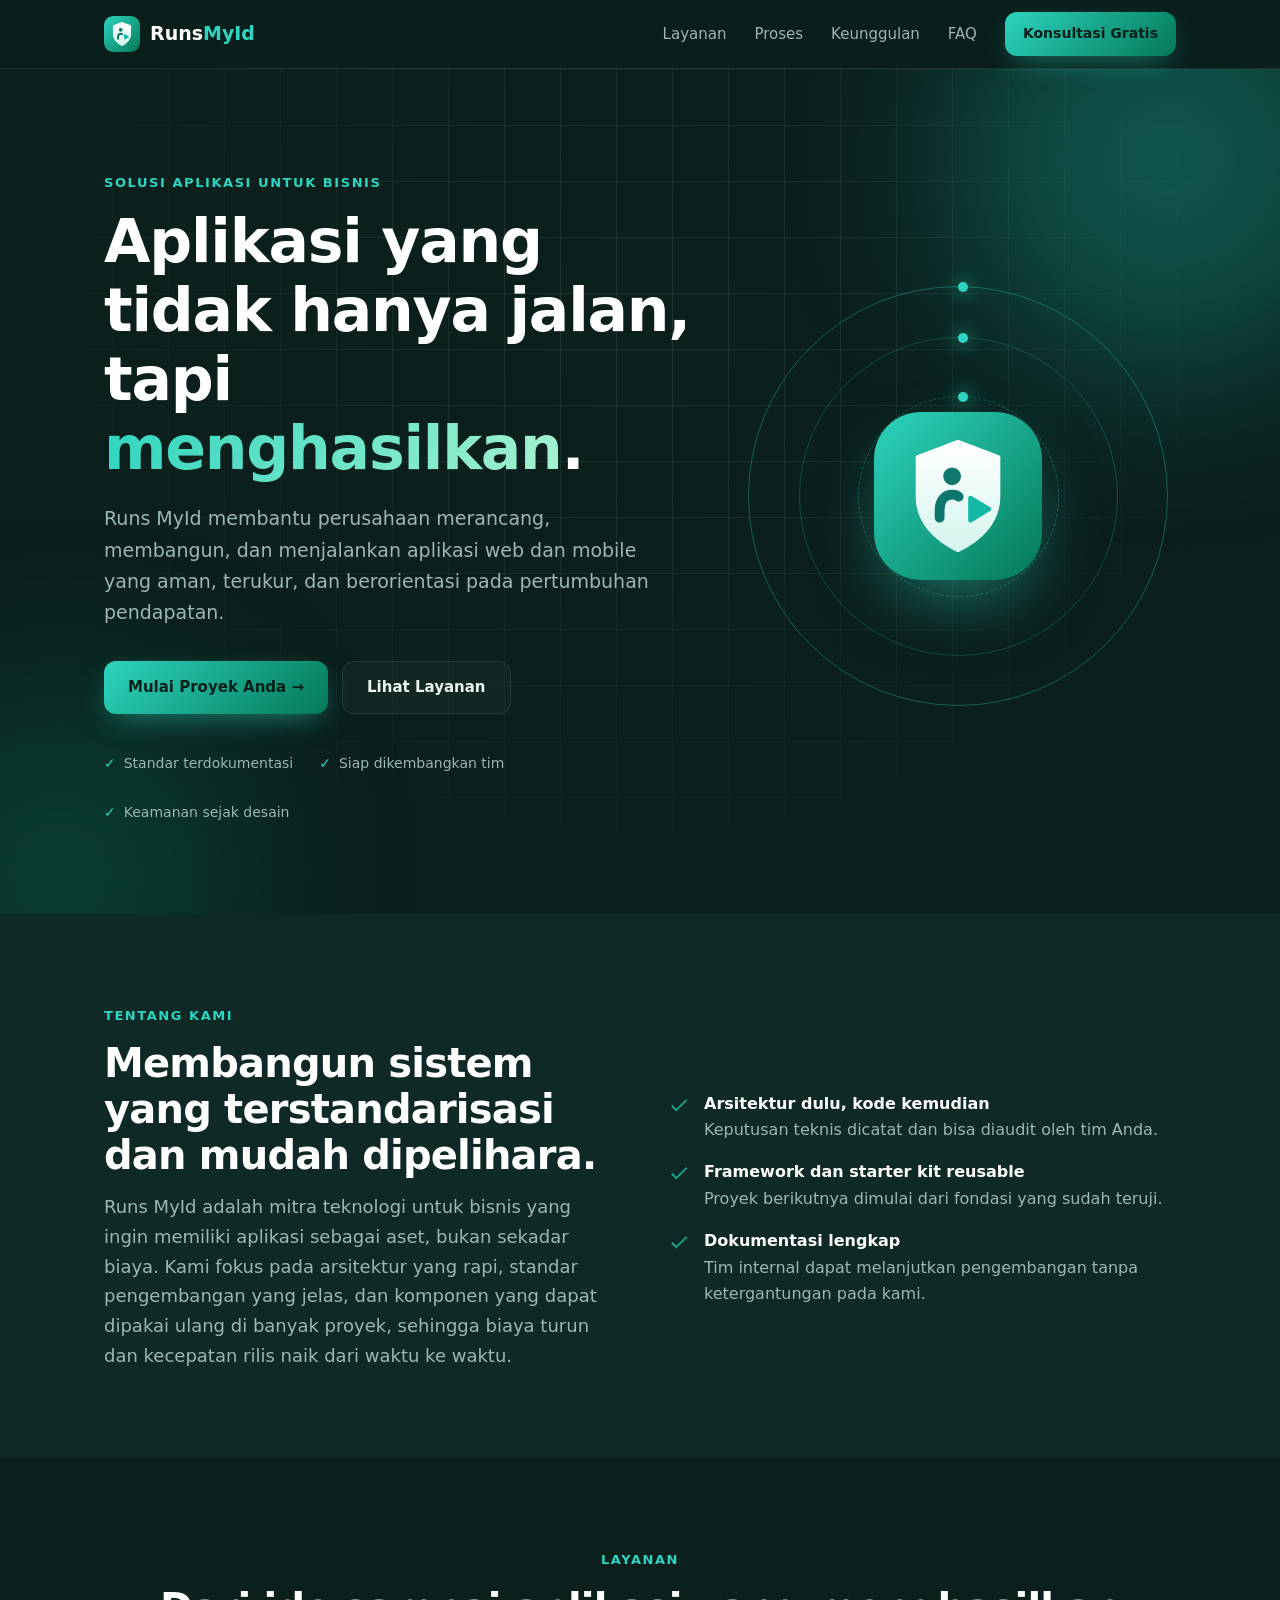
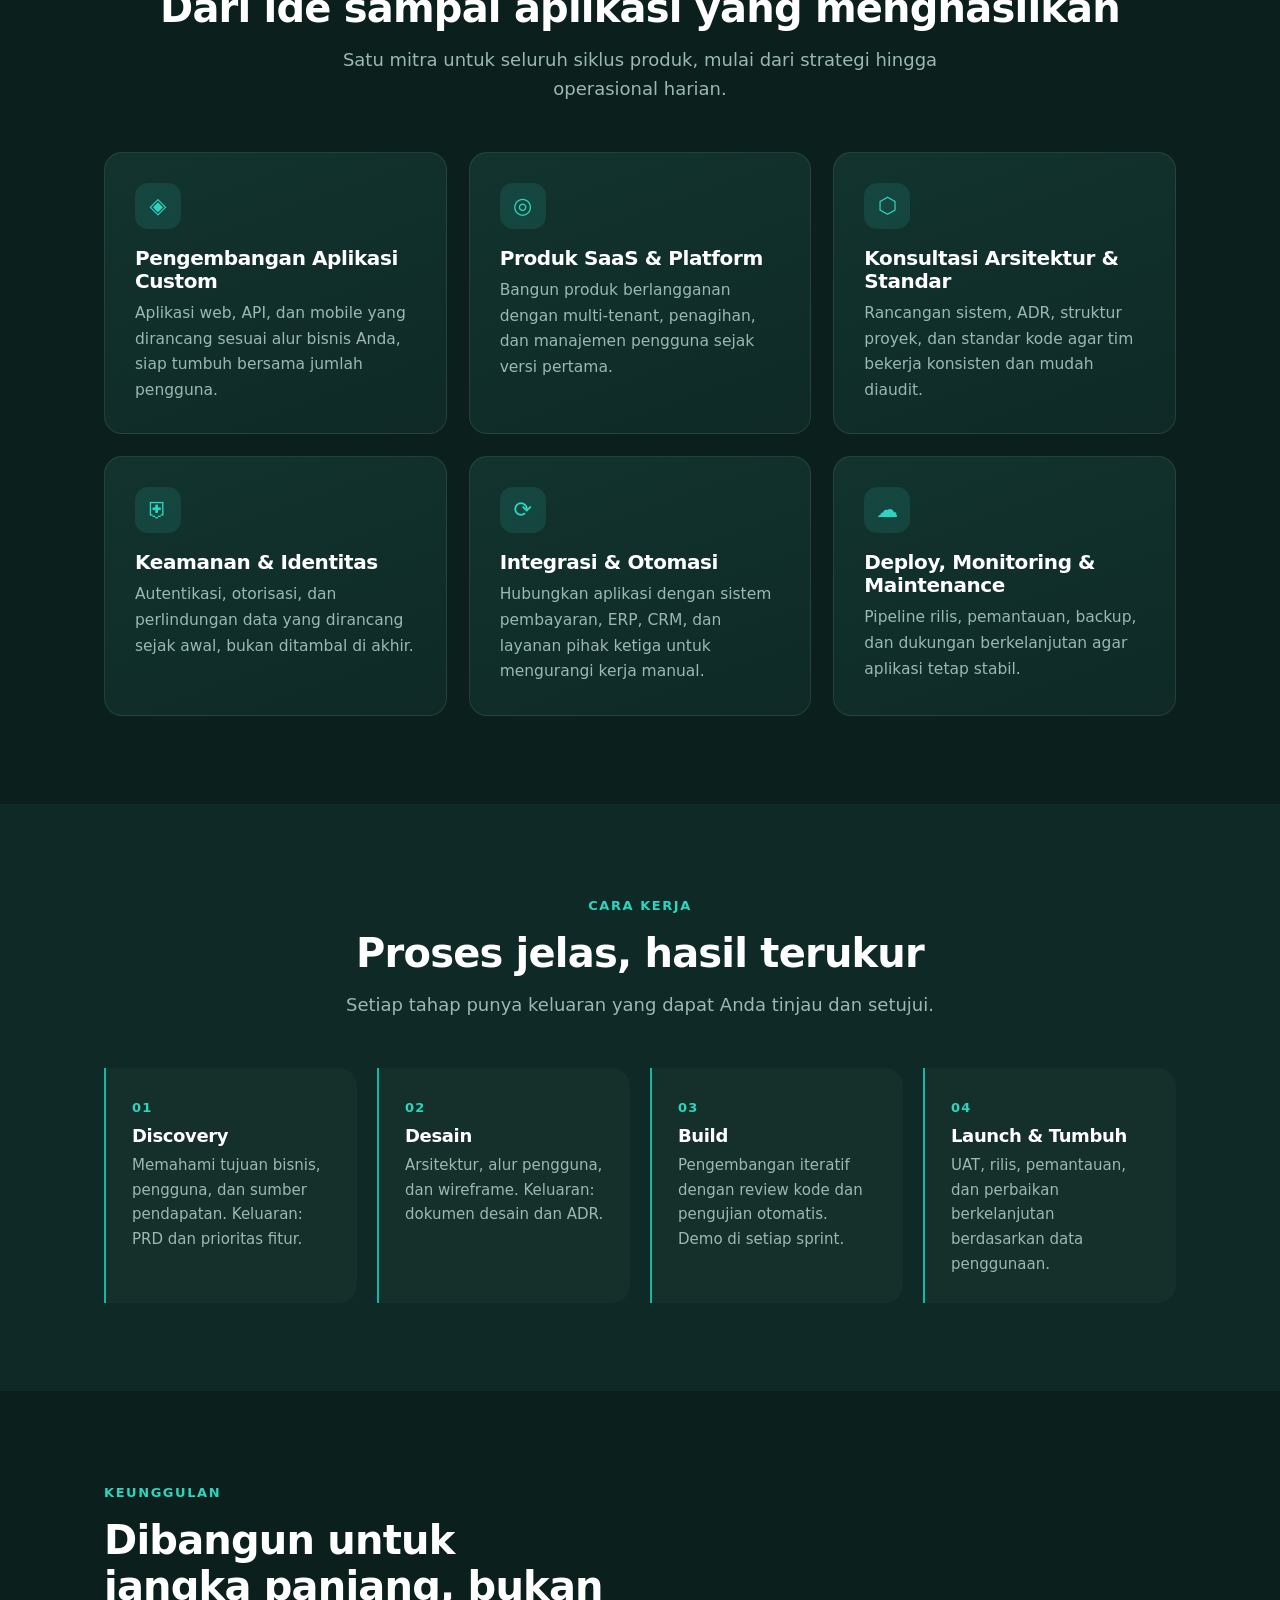
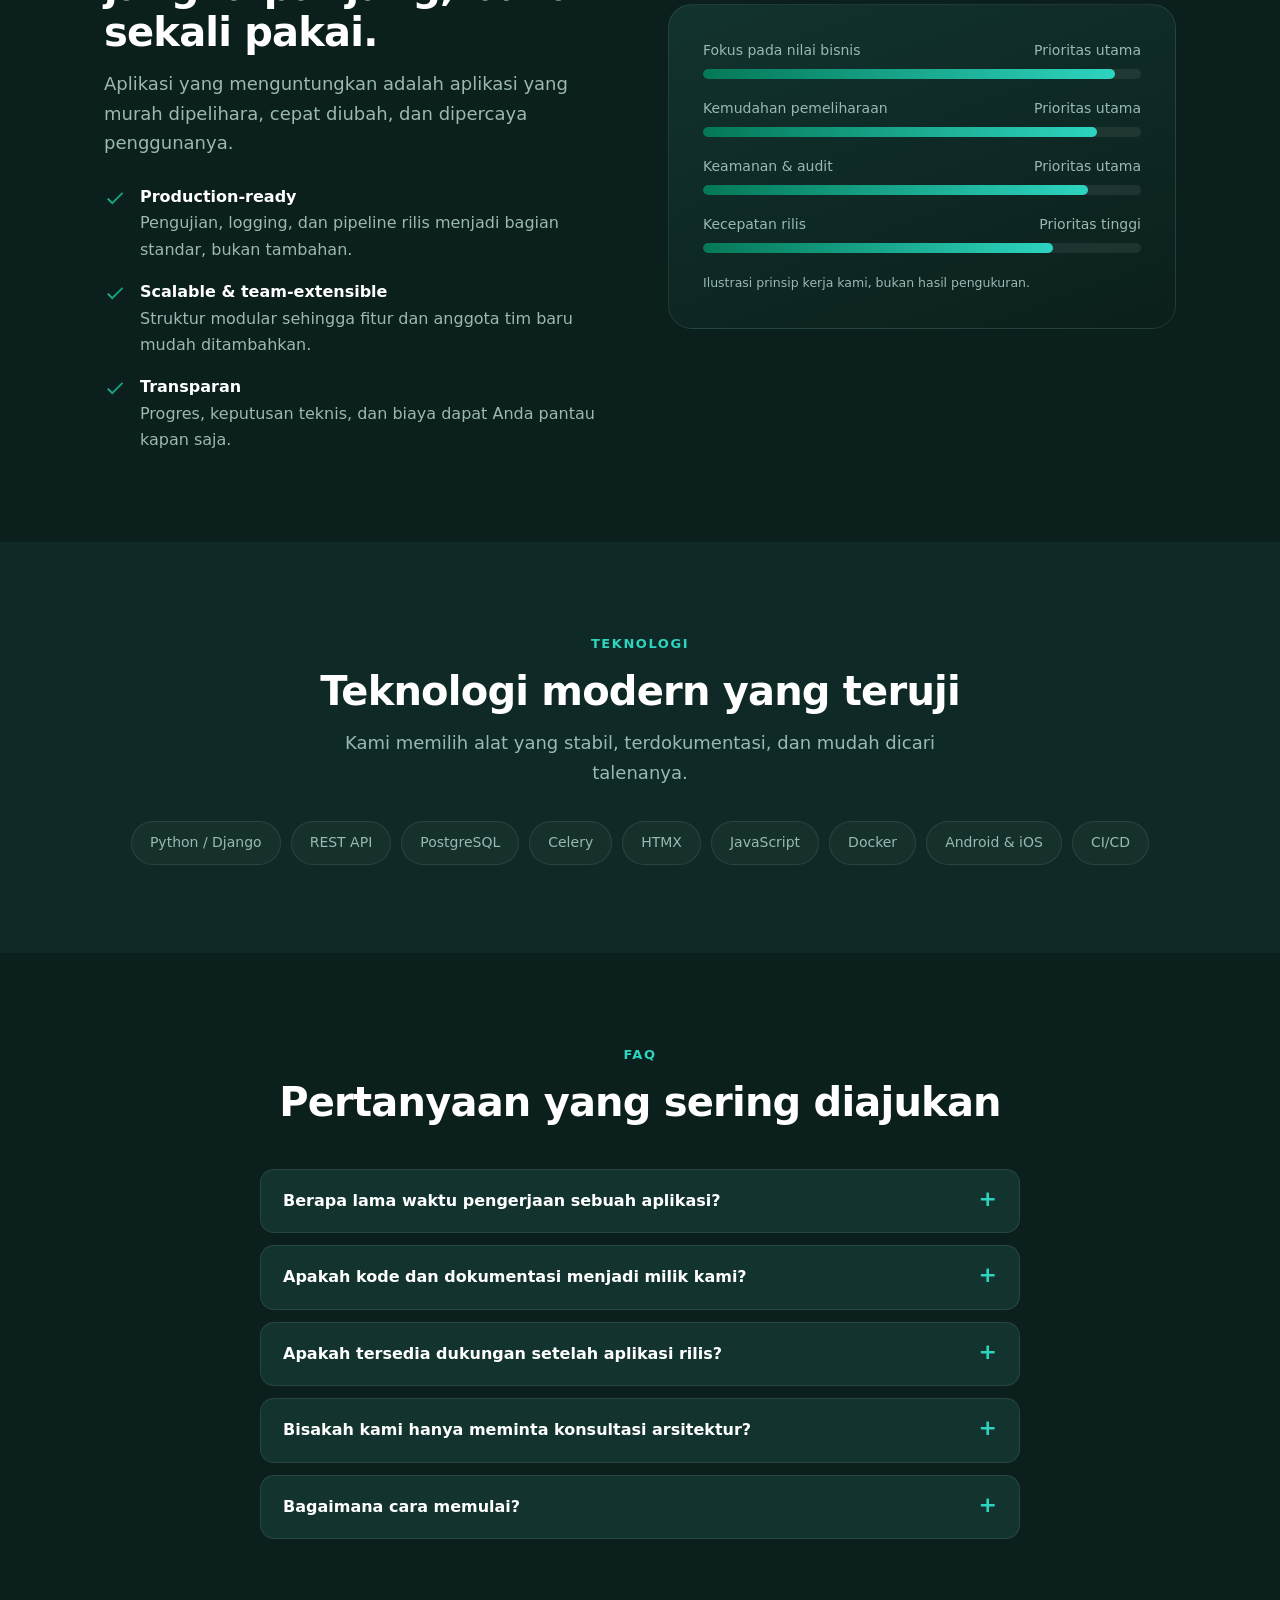
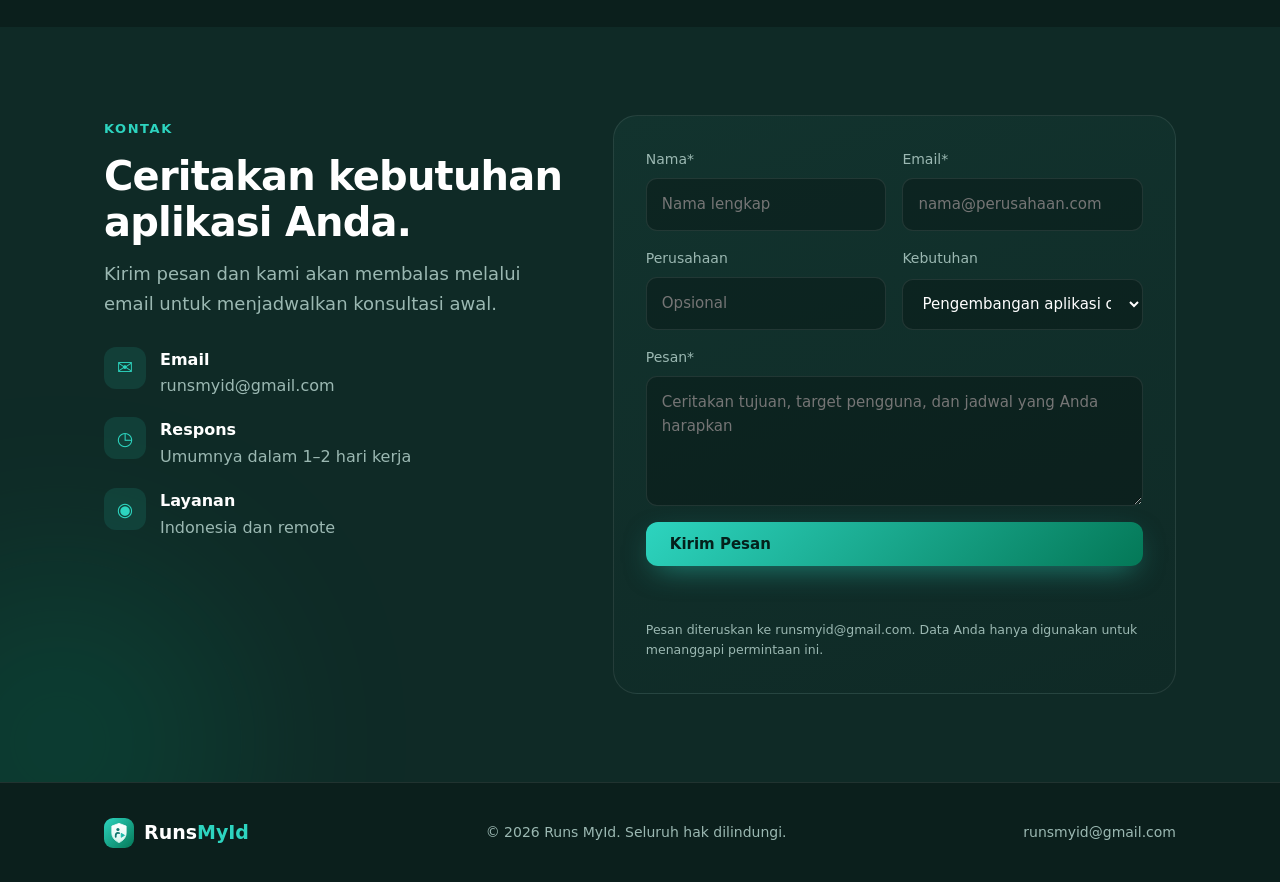
==== index.html @ ab4999ff "first commit" ====
<!DOCTYPE html>
<html lang="id">
<head>
<meta charset="utf-8">
<meta name="viewport" content="width=device-width, initial-scale=1">
<title>Runs MyId — Bangun Aplikasi yang Bertumbuh dan Menguntungkan</title>
<meta name="description" content="Runs MyId membantu bisnis merancang, membangun, dan menjalankan aplikasi web dan mobile yang aman, terukur, dan berorientasi pada keuntungan.">
<meta name="theme-color" content="#0B1F1C">
<meta property="og:title" content="Runs MyId — Aplikasi yang Bertumbuh dan Menguntungkan">
<meta property="og:description" content="Rancang, bangun, dan jalankan aplikasi dengan standar enterprise. Konsultasi gratis.">
<meta property="og:image" content="assets/og-image.png">
<link rel="icon" href="assets/icons/favicon.ico" sizes="any">
<link rel="icon" type="image/svg+xml" href="assets/icons/favicon.svg">
<link rel="apple-touch-icon" href="assets/icons/apple-touch-icon.png">
<style>
:root{
  --bg:#0B1F1C; --bg2:#0F2A26; --card:#12332E; --line:rgba(255,255,255,.09);
  --teal:#2DD4BF; --teal2:#14B8A6; --deep:#047857; --text:#E8F5F2; --muted:#9BB8B2; --white:#fff;
  --r:18px; --max:1120px;
}
*{box-sizing:border-box;margin:0;padding:0}
html{scroll-behavior:smooth}
body{font-family:Inter,system-ui,-apple-system,"Segoe UI",Roboto,Arial,sans-serif;background:var(--bg);color:var(--text);line-height:1.65;overflow-x:hidden}
a{color:inherit;text-decoration:none}
img{max-width:100%;display:block}
.wrap{max-width:var(--max);margin:0 auto;padding:0 24px}
section{padding:88px 0;position:relative}
h1,h2,h3{line-height:1.15;color:var(--white);letter-spacing:-.02em}
h2{font-size:clamp(28px,4vw,40px);margin-bottom:14px}
.eyebrow{display:inline-block;font-size:13px;font-weight:600;letter-spacing:.12em;text-transform:uppercase;color:var(--teal);margin-bottom:14px}
.lead{color:var(--muted);max-width:620px;font-size:18px}
.center{text-align:center}.center .lead{margin:0 auto}

/* abstract background shapes */
.blob{position:absolute;border-radius:50%;filter:blur(90px);opacity:.35;pointer-events:none;z-index:0}
.b1{width:420px;height:420px;background:var(--teal2);top:-120px;right:-100px}
.b2{width:360px;height:360px;background:var(--deep);bottom:-140px;left:-120px}
.grid-bg{position:absolute;inset:0;background-image:linear-gradient(var(--line) 1px,transparent 1px),linear-gradient(90deg,var(--line) 1px,transparent 1px);background-size:56px 56px;mask-image:radial-gradient(ellipse at 50% 30%,#000 10%,transparent 70%);-webkit-mask-image:radial-gradient(ellipse at 50% 30%,#000 10%,transparent 70%);z-index:0}

/* nav */
header{position:sticky;top:0;z-index:50;background:rgba(11,31,28,.8);backdrop-filter:blur(14px);border-bottom:1px solid var(--line)}
.nav{display:flex;align-items:center;justify-content:space-between;height:68px}
.brand{display:flex;align-items:center;gap:10px;font-weight:700;font-size:19px;color:var(--white)}
.brand img{width:36px;height:36px;border-radius:9px}
.brand span b{color:var(--teal)}
.menu{display:flex;gap:28px;align-items:center;font-size:15px;color:var(--muted)}
.menu a:hover{color:var(--white)}
.btn{display:inline-flex;align-items:center;gap:8px;padding:13px 24px;border-radius:12px;font-weight:600;font-size:15px;border:0;cursor:pointer;transition:.2s;font-family:inherit}
.btn-primary{background:linear-gradient(135deg,var(--teal),var(--deep));color:#04201B;box-shadow:0 10px 30px -10px rgba(45,212,191,.6)}
.btn-primary:hover{transform:translateY(-2px);box-shadow:0 14px 34px -10px rgba(45,212,191,.8)}
.btn-ghost{border:1px solid var(--line);color:var(--text);background:rgba(255,255,255,.03)}
.btn-ghost:hover{border-color:var(--teal);color:var(--teal)}
.nav .btn{padding:10px 18px;font-size:14px}

/* hero */
.hero{padding:100px 0 90px;overflow:hidden}
.hero .wrap{position:relative;z-index:1;display:grid;grid-template-columns:1.15fr .85fr;gap:48px;align-items:center}
.hero h1{font-size:clamp(36px,5.6vw,60px);margin-bottom:20px}
.hero h1 em{font-style:normal;background:linear-gradient(120deg,var(--teal),#A7F3D0);-webkit-background-clip:text;background-clip:text;color:transparent}
.hero p{font-size:19px;color:var(--muted);max-width:560px;margin-bottom:32px}
.cta{display:flex;gap:14px;flex-wrap:wrap}
.trust{display:flex;gap:26px;margin-top:38px;flex-wrap:wrap;font-size:14px;color:var(--muted)}
.trust span:before{content:"✓";color:var(--teal);margin-right:8px;font-weight:700}
.art{position:relative;aspect-ratio:1;max-width:420px;margin:0 auto;width:100%}
.art .ring{position:absolute;inset:0;border-radius:50%;border:1px solid rgba(45,212,191,.35);animation:spin 40s linear infinite}
.art .ring:nth-child(2){inset:12%;border-color:rgba(45,212,191,.22);animation-duration:28s;animation-direction:reverse}
.art .ring:nth-child(3){inset:26%;border-style:dashed;animation-duration:50s}
.art .ring:before{content:"";position:absolute;top:-5px;left:50%;width:10px;height:10px;border-radius:50%;background:var(--teal);box-shadow:0 0 18px var(--teal)}
.art img{position:absolute;inset:30%;width:40%;height:40%;border-radius:28%;box-shadow:0 30px 70px -20px rgba(45,212,191,.55);animation:float 6s ease-in-out infinite}
@keyframes spin{to{transform:rotate(360deg)}}
@keyframes float{50%{transform:translateY(-10px)}}
@media (prefers-reduced-motion:reduce){*{animation:none!important}}

/* cards */
.cards{display:grid;grid-template-columns:repeat(3,1fr);gap:22px;margin-top:48px}
.card{background:linear-gradient(160deg,var(--card),var(--bg2));border:1px solid var(--line);border-radius:var(--r);padding:30px;transition:.25s;position:relative;overflow:hidden}
.card:hover{transform:translateY(-4px);border-color:rgba(45,212,191,.45)}
.card .ic{width:46px;height:46px;border-radius:13px;display:grid;place-items:center;background:rgba(45,212,191,.12);color:var(--teal);font-size:22px;margin-bottom:18px}
.card h3{font-size:20px;margin-bottom:8px}
.card p{color:var(--muted);font-size:15.5px}
.alt{background:var(--bg2)}

/* steps */
.steps{display:grid;grid-template-columns:repeat(4,1fr);gap:20px;margin-top:48px;counter-reset:s}
.step{padding:26px;border-left:2px solid var(--teal2);background:rgba(255,255,255,.025);border-radius:0 var(--r) var(--r) 0;counter-increment:s}
.step:before{content:"0" counter(s);font-size:13px;font-weight:700;color:var(--teal);letter-spacing:.1em}
.step h3{font-size:18px;margin:6px 0}
.step p{font-size:15px;color:var(--muted)}

/* value split */
.split{display:grid;grid-template-columns:1fr 1fr;gap:56px;align-items:center}
.list{list-style:none;margin-top:26px;display:grid;gap:16px}
.list li{display:flex;gap:14px;color:var(--muted)}
.list li b{color:var(--white);display:block;font-size:16px}
.list li:before{content:"";flex:none;width:22px;height:22px;margin-top:3px;border-radius:50%;background:linear-gradient(135deg,var(--teal),var(--deep));-webkit-mask:url("data:image/svg+xml,%3Csvg xmlns='http://www.w3.org/2000/svg' viewBox='0 0 24 24'%3E%3Cpath d='M9 16.2 4.8 12l-1.4 1.4L9 19 21 7l-1.4-1.4z'/%3E%3C/svg%3E") center/contain no-repeat;mask:url("data:image/svg+xml,%3Csvg xmlns='http://www.w3.org/2000/svg' viewBox='0 0 24 24'%3E%3Cpath d='M9 16.2 4.8 12l-1.4 1.4L9 19 21 7l-1.4-1.4z'/%3E%3C/svg%3E") center/contain no-repeat}
.panel{background:linear-gradient(160deg,var(--card),var(--bg));border:1px solid var(--line);border-radius:24px;padding:34px}
.bars{display:grid;gap:18px}
.bar label{display:flex;justify-content:space-between;font-size:14px;color:var(--muted);margin-bottom:7px}
.bar div{height:10px;border-radius:99px;background:rgba(255,255,255,.07);overflow:hidden}
.bar i{display:block;height:100%;border-radius:99px;background:linear-gradient(90deg,var(--deep),var(--teal))}
.panel small{display:block;margin-top:20px;color:var(--muted);font-size:12.5px}

/* tech chips + faq */
.chips{display:flex;flex-wrap:wrap;gap:10px;justify-content:center;margin-top:34px}
.chips span{padding:9px 18px;border:1px solid var(--line);border-radius:99px;font-size:14px;color:var(--muted);background:rgba(255,255,255,.03)}
.faq{max-width:760px;margin:44px auto 0;display:grid;gap:12px}
details{background:var(--card);border:1px solid var(--line);border-radius:14px;padding:18px 22px}
summary{cursor:pointer;font-weight:600;color:var(--white);list-style:none;display:flex;justify-content:space-between;gap:12px}
summary::-webkit-details-marker{display:none}
summary:after{content:"+";color:var(--teal);font-size:22px;line-height:1}
details[open] summary:after{content:"–"}
details p{color:var(--muted);margin-top:10px;font-size:15.5px}

/* contact */
.contact{overflow:hidden}
.contact .wrap{position:relative;z-index:1;display:grid;grid-template-columns:.9fr 1.1fr;gap:48px}
.info{display:grid;gap:18px;margin-top:28px}
.info div{display:flex;gap:14px;align-items:flex-start;color:var(--muted)}
.info b{display:block;color:var(--white)}
.info .ic{width:42px;height:42px;flex:none;border-radius:12px;background:rgba(45,212,191,.12);color:var(--teal);display:grid;place-items:center;font-size:19px}
form{background:linear-gradient(160deg,var(--card),var(--bg2));border:1px solid var(--line);border-radius:24px;padding:32px;display:grid;gap:16px}
.row{display:grid;grid-template-columns:1fr 1fr;gap:16px}
label.f{display:grid;gap:7px;font-size:14px;color:var(--muted)}
input,select,textarea{width:100%;padding:13px 15px;border-radius:11px;border:1px solid var(--line);background:rgba(0,0,0,.25);color:var(--white);font:inherit;font-size:15px;outline:none;transition:.2s}
input:focus,select:focus,textarea:focus{border-color:var(--teal);box-shadow:0 0 0 3px rgba(45,212,191,.15)}
select option{background:var(--bg2)}
textarea{min-height:130px;resize:vertical}
.hp{position:absolute;left:-9999px;opacity:0}
#msg{font-size:14.5px;min-height:22px}
#msg.ok{color:var(--teal)}#msg.err{color:#FCA5A5}
.note{font-size:12.5px;color:var(--muted)}

footer{border-top:1px solid var(--line);padding:34px 0;color:var(--muted);font-size:14px}
footer .wrap{display:flex;justify-content:space-between;gap:16px;flex-wrap:wrap;align-items:center}

@media(max-width:900px){
  .hero .wrap,.split,.contact .wrap{grid-template-columns:1fr}
  .cards{grid-template-columns:1fr 1fr}.steps{grid-template-columns:1fr 1fr}
  .menu a:not(.btn){display:none}.art{max-width:300px;order:-1}
  section{padding:68px 0}
}
@media(max-width:560px){.cards,.steps,.row{grid-template-columns:1fr}}
</style>
</head>
<body>

<header>
  <div class="wrap nav">
    <a href="#top" class="brand"><img src="assets/logo/logo-master.svg" alt="Logo Runs MyId"><span>Runs<b>MyId</b></span></a>
    <nav class="menu">
      <a href="#layanan">Layanan</a><a href="#proses">Proses</a><a href="#nilai">Keunggulan</a><a href="#faq">FAQ</a>
      <a href="#kontak" class="btn btn-primary">Konsultasi Gratis</a>
    </nav>
  </div>
</header>

<main id="top">
<section class="hero">
  <div class="blob b1"></div><div class="blob b2"></div><div class="grid-bg"></div>
  <div class="wrap">
    <div>
      <span class="eyebrow">Solusi Aplikasi untuk Bisnis</span>
      <h1>Aplikasi yang tidak hanya jalan, tapi <em>menghasilkan</em>.</h1>
      <p>Runs MyId membantu perusahaan merancang, membangun, dan menjalankan aplikasi web dan mobile yang aman, terukur, dan berorientasi pada pertumbuhan pendapatan.</p>
      <div class="cta">
        <a href="#kontak" class="btn btn-primary">Mulai Proyek Anda →</a>
        <a href="#layanan" class="btn btn-ghost">Lihat Layanan</a>
      </div>
      <div class="trust"><span>Standar terdokumentasi</span><span>Siap dikembangkan tim</span><span>Keamanan sejak desain</span></div>
    </div>
    <div class="art" aria-hidden="true">
      <div class="ring"></div><div class="ring"></div><div class="ring"></div>
      <img src="assets/logo/logo-master.svg" alt="">
    </div>
  </div>
</section>

<section id="tentang" class="alt">
  <div class="wrap split">
    <div>
      <span class="eyebrow">Tentang Kami</span>
      <h2>Membangun sistem yang terstandarisasi dan mudah dipelihara.</h2>
      <p class="lead">Runs MyId adalah mitra teknologi untuk bisnis yang ingin memiliki aplikasi sebagai aset, bukan sekadar biaya. Kami fokus pada arsitektur yang rapi, standar pengembangan yang jelas, dan komponen yang dapat dipakai ulang di banyak proyek, sehingga biaya turun dan kecepatan rilis naik dari waktu ke waktu.</p>
    </div>
    <ul class="list">
      <li><div><b>Arsitektur dulu, kode kemudian</b>Keputusan teknis dicatat dan bisa diaudit oleh tim Anda.</div></li>
      <li><div><b>Framework dan starter kit reusable</b>Proyek berikutnya dimulai dari fondasi yang sudah teruji.</div></li>
      <li><div><b>Dokumentasi lengkap</b>Tim internal dapat melanjutkan pengembangan tanpa ketergantungan pada kami.</div></li>
    </ul>
  </div>
</section>

<section id="layanan">
  <div class="wrap center">
    <span class="eyebrow">Layanan</span>
    <h2>Dari ide sampai aplikasi yang menghasilkan</h2>
    <p class="lead">Satu mitra untuk seluruh siklus produk, mulai dari strategi hingga operasional harian.</p>
    <div class="cards" style="text-align:left">
      <article class="card"><div class="ic">◈</div><h3>Pengembangan Aplikasi Custom</h3><p>Aplikasi web, API, dan mobile yang dirancang sesuai alur bisnis Anda, siap tumbuh bersama jumlah pengguna.</p></article>
      <article class="card"><div class="ic">◎</div><h3>Produk SaaS &amp; Platform</h3><p>Bangun produk berlangganan dengan multi-tenant, penagihan, dan manajemen pengguna sejak versi pertama.</p></article>
      <article class="card"><div class="ic">⬡</div><h3>Konsultasi Arsitektur &amp; Standar</h3><p>Rancangan sistem, ADR, struktur proyek, dan standar kode agar tim bekerja konsisten dan mudah diaudit.</p></article>
      <article class="card"><div class="ic">⛨</div><h3>Keamanan &amp; Identitas</h3><p>Autentikasi, otorisasi, dan perlindungan data yang dirancang sejak awal, bukan ditambal di akhir.</p></article>
      <article class="card"><div class="ic">⟳</div><h3>Integrasi &amp; Otomasi</h3><p>Hubungkan aplikasi dengan sistem pembayaran, ERP, CRM, dan layanan pihak ketiga untuk mengurangi kerja manual.</p></article>
      <article class="card"><div class="ic">☁</div><h3>Deploy, Monitoring &amp; Maintenance</h3><p>Pipeline rilis, pemantauan, backup, dan dukungan berkelanjutan agar aplikasi tetap stabil.</p></article>
    </div>
  </div>
</section>

<section id="proses" class="alt">
  <div class="wrap center">
    <span class="eyebrow">Cara Kerja</span>
    <h2>Proses jelas, hasil terukur</h2>
    <p class="lead">Setiap tahap punya keluaran yang dapat Anda tinjau dan setujui.</p>
    <div class="steps" style="text-align:left">
      <div class="step"><h3>Discovery</h3><p>Memahami tujuan bisnis, pengguna, dan sumber pendapatan. Keluaran: PRD dan prioritas fitur.</p></div>
      <div class="step"><h3>Desain</h3><p>Arsitektur, alur pengguna, dan wireframe. Keluaran: dokumen desain dan ADR.</p></div>
      <div class="step"><h3>Build</h3><p>Pengembangan iteratif dengan review kode dan pengujian otomatis. Demo di setiap sprint.</p></div>
      <div class="step"><h3>Launch &amp; Tumbuh</h3><p>UAT, rilis, pemantauan, dan perbaikan berkelanjutan berdasarkan data penggunaan.</p></div>
    </div>
  </div>
</section>

<section id="nilai">
  <div class="wrap split">
    <div>
      <span class="eyebrow">Keunggulan</span>
      <h2>Dibangun untuk jangka panjang, bukan sekali pakai.</h2>
      <p class="lead">Aplikasi yang menguntungkan adalah aplikasi yang murah dipelihara, cepat diubah, dan dipercaya penggunanya.</p>
      <ul class="list">
        <li><div><b>Production-ready</b>Pengujian, logging, dan pipeline rilis menjadi bagian standar, bukan tambahan.</div></li>
        <li><div><b>Scalable &amp; team-extensible</b>Struktur modular sehingga fitur dan anggota tim baru mudah ditambahkan.</div></li>
        <li><div><b>Transparan</b>Progres, keputusan teknis, dan biaya dapat Anda pantau kapan saja.</div></li>
      </ul>
    </div>
    <div class="panel" aria-label="Ilustrasi fokus kualitas">
      <div class="bars">
        <div class="bar"><label><span>Fokus pada nilai bisnis</span><span>Prioritas utama</span></label><div><i style="width:94%"></i></div></div>
        <div class="bar"><label><span>Kemudahan pemeliharaan</span><span>Prioritas utama</span></label><div><i style="width:90%"></i></div></div>
        <div class="bar"><label><span>Keamanan &amp; audit</span><span>Prioritas utama</span></label><div><i style="width:88%"></i></div></div>
        <div class="bar"><label><span>Kecepatan rilis</span><span>Prioritas tinggi</span></label><div><i style="width:80%"></i></div></div>
      </div>
      <small>Ilustrasi prinsip kerja kami, bukan hasil pengukuran.</small>
    </div>
  </div>
</section>

<section class="alt">
  <div class="wrap center">
    <span class="eyebrow">Teknologi</span>
    <h2>Teknologi modern yang teruji</h2>
    <p class="lead">Kami memilih alat yang stabil, terdokumentasi, dan mudah dicari talenanya.</p>
    <div class="chips"><span>Python / Django</span><span>REST API</span><span>PostgreSQL</span><span>Celery</span><span>HTMX</span><span>JavaScript</span><span>Docker</span><span>Android &amp; iOS</span><span>CI/CD</span></div>
  </div>
</section>

<section id="faq">
  <div class="wrap center">
    <span class="eyebrow">FAQ</span>
    <h2>Pertanyaan yang sering diajukan</h2>
    <div class="faq" style="text-align:left">
      <details><summary>Berapa lama waktu pengerjaan sebuah aplikasi?</summary><p>Tergantung cakupan. Setelah sesi discovery, kami memberikan estimasi waktu dan tahapan rilis, biasanya diawali versi awal (MVP) agar Anda bisa menguji pasar lebih cepat.</p></details>
      <details><summary>Apakah kode dan dokumentasi menjadi milik kami?</summary><p>Hal ini dibahas dan disepakati dalam kontrak kerja. Pendekatan kami memastikan tim Anda mendapat dokumentasi yang cukup untuk melanjutkan pengembangan sendiri.</p></details>
      <details><summary>Apakah tersedia dukungan setelah aplikasi rilis?</summary><p>Ya. Kami menyediakan paket maintenance, pemantauan, dan pengembangan lanjutan sesuai kebutuhan.</p></details>
      <details><summary>Bisakah kami hanya meminta konsultasi arsitektur?</summary><p>Bisa. Kami menerima konsultasi arsitektur, review sistem, dan penyusunan standar pengembangan tanpa harus mengerjakan seluruh proyek.</p></details>
      <details><summary>Bagaimana cara memulai?</summary><p>Isi formulir di bawah. Kami akan membalas melalui email untuk menjadwalkan sesi konsultasi awal tanpa biaya.</p></details>
    </div>
  </div>
</section>

<section id="kontak" class="contact alt">
  <div class="blob b2" style="opacity:.25"></div>
  <div class="wrap">
    <div>
      <span class="eyebrow">Kontak</span>
      <h2>Ceritakan kebutuhan aplikasi Anda.</h2>
      <p class="lead">Kirim pesan dan kami akan membalas melalui email untuk menjadwalkan konsultasi awal.</p>
      <div class="info">
        <div><span class="ic">✉</span><span><b>Email</b><a href="mailto:runsmyid@gmail.com">runsmyid@gmail.com</a></span></div>
        <div><span class="ic">◷</span><span><b>Respons</b>Umumnya dalam 1–2 hari kerja</span></div>
        <div><span class="ic">◉</span><span><b>Layanan</b>Indonesia dan remote</span></div>
      </div>
    </div>

    <form id="contactForm" action="https://formsubmit.co/runsmyid@gmail.com" method="POST" novalidate>
      <input type="hidden" name="_subject" value="Pesan baru dari website Runs MyId">
      <input type="hidden" name="_template" value="table">
      <input type="hidden" name="_captcha" value="false">
      <input class="hp" type="text" name="_honey" tabindex="-1" autocomplete="off" aria-hidden="true">
      <div class="row">
        <label class="f">Nama*<input name="nama" required autocomplete="name" placeholder="Nama lengkap"></label>
        <label class="f">Email*<input name="email" type="email" required autocomplete="email" placeholder="nama@perusahaan.com"></label>
      </div>
      <div class="row">
        <label class="f">Perusahaan<input name="perusahaan" autocomplete="organization" placeholder="Opsional"></label>
        <label class="f">Kebutuhan
          <select name="kebutuhan">
            <option>Pengembangan aplikasi custom</option>
            <option>Produk SaaS / platform</option>
            <option>Konsultasi arsitektur &amp; standar</option>
            <option>Integrasi &amp; otomasi</option>
            <option>Maintenance aplikasi</option>
            <option>Lainnya</option>
          </select>
        </label>
      </div>
      <label class="f">Pesan*<textarea name="pesan" required placeholder="Ceritakan tujuan, target pengguna, dan jadwal yang Anda harapkan"></textarea></label>
      <button class="btn btn-primary" type="submit" id="sendBtn">Kirim Pesan</button>
      <div id="msg" role="status" aria-live="polite"></div>
      <p class="note">Pesan diteruskan ke runsmyid@gmail.com. Data Anda hanya digunakan untuk menanggapi permintaan ini.</p>
    </form>
  </div>
</section>
</main>

<footer>
  <div class="wrap">
    <a href="#top" class="brand"><img src="assets/logo/logo-master.svg" alt="" style="width:30px;height:30px"><span>Runs<b>MyId</b></span></a>
    <span>© <span id="yr"></span> Runs MyId. Seluruh hak dilindungi.</span>
    <a href="mailto:runsmyid@gmail.com">runsmyid@gmail.com</a>
  </div>
</footer>

<script>
document.getElementById('yr').textContent = new Date().getFullYear();
const form = document.getElementById('contactForm'), msg = document.getElementById('msg'), btn = document.getElementById('sendBtn');
const TO = 'runsmyid@gmail.com';
form.addEventListener('submit', async (e) => {
  e.preventDefault();
  const d = Object.fromEntries(new FormData(form).entries());
  msg.className = '';
  if (d._honey) return;
  if (!d.nama.trim() || !/^\S+@\S+\.\S+$/.test(d.email) || !d.pesan.trim()) {
    msg.className = 'err'; msg.textContent = 'Mohon lengkapi nama, email yang valid, dan pesan.'; return;
  }
  btn.disabled = true; btn.textContent = 'Mengirim...';
  try {
    const res = await fetch('https://formsubmit.co/ajax/' + TO, {
      method: 'POST',
      headers: {'Content-Type': 'application/json', 'Accept': 'application/json'},
      body: JSON.stringify(d)
    });
    const out = await res.json();
    if (!res.ok || out.success === 'false') throw new Error();
    msg.className = 'ok'; msg.textContent = 'Terima kasih! Pesan Anda terkirim. Kami akan membalas melalui email.';
    form.reset();
  } catch (err) {
    const body = `Nama: ${d.nama}\nEmail: ${d.email}\nPerusahaan: ${d.perusahaan||'-'}\nKebutuhan: ${d.kebutuhan}\n\n${d.pesan}`;
    window.location.href = `mailto:${TO}?subject=${encodeURIComponent('Pesan dari website Runs MyId')}&body=${encodeURIComponent(body)}`;
    msg.className = 'err'; msg.textContent = 'Pengiriman otomatis gagal. Aplikasi email Anda dibuka sebagai alternatif.';
  } finally {
    btn.disabled = false; btn.textContent = 'Kirim Pesan';
  }
});
</script>
</body>
</html>
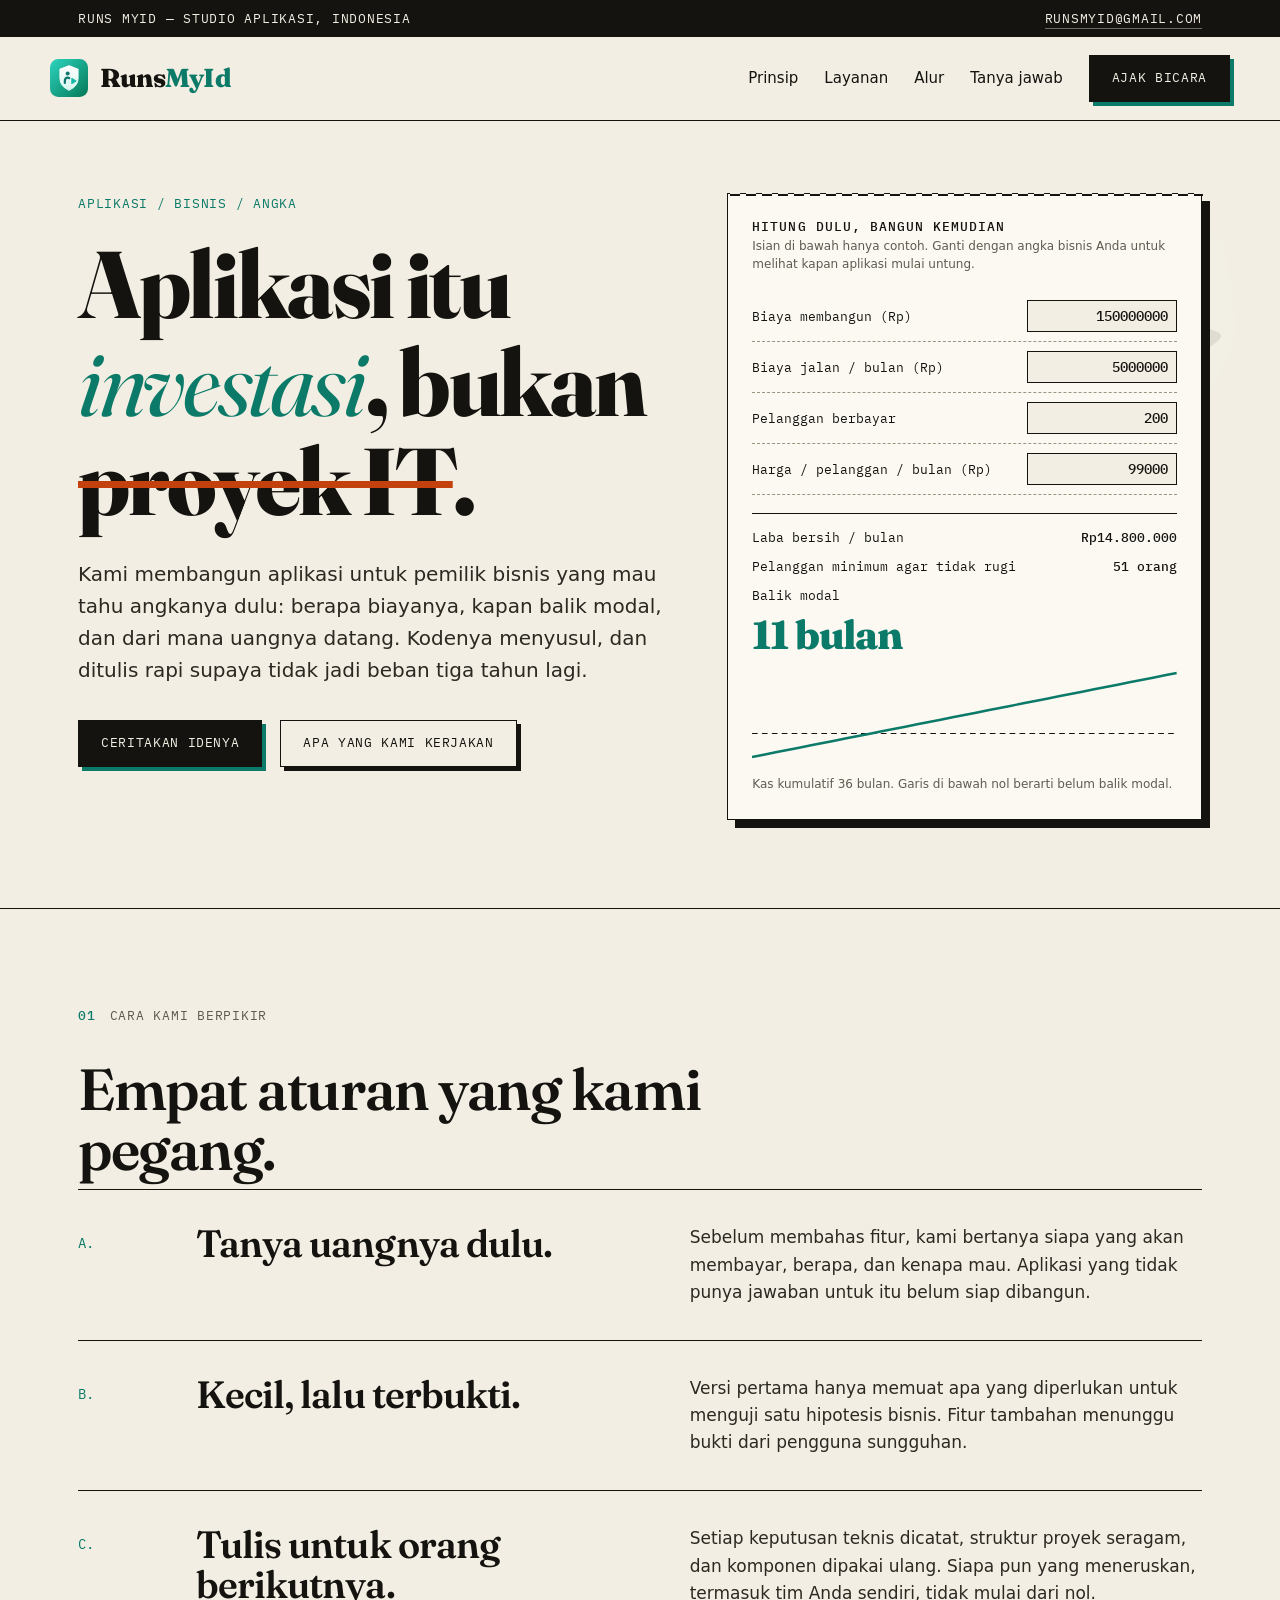
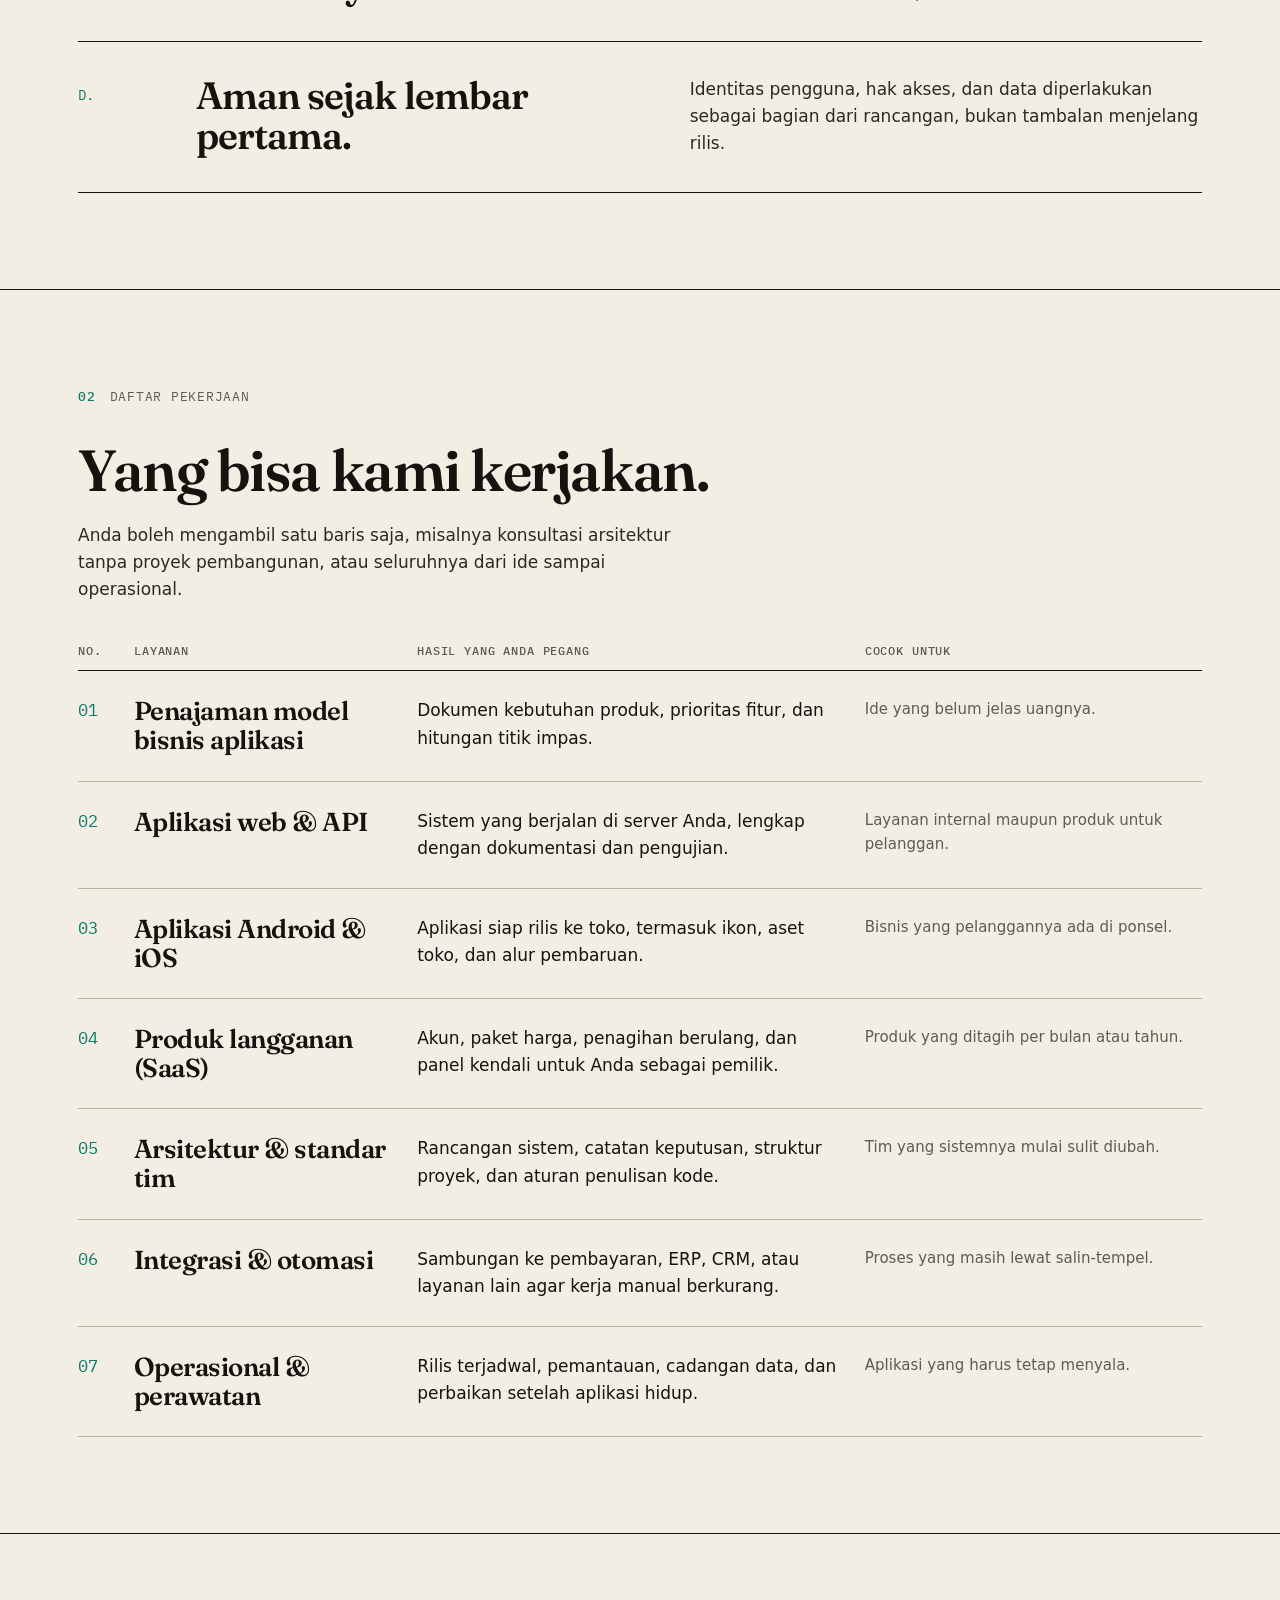
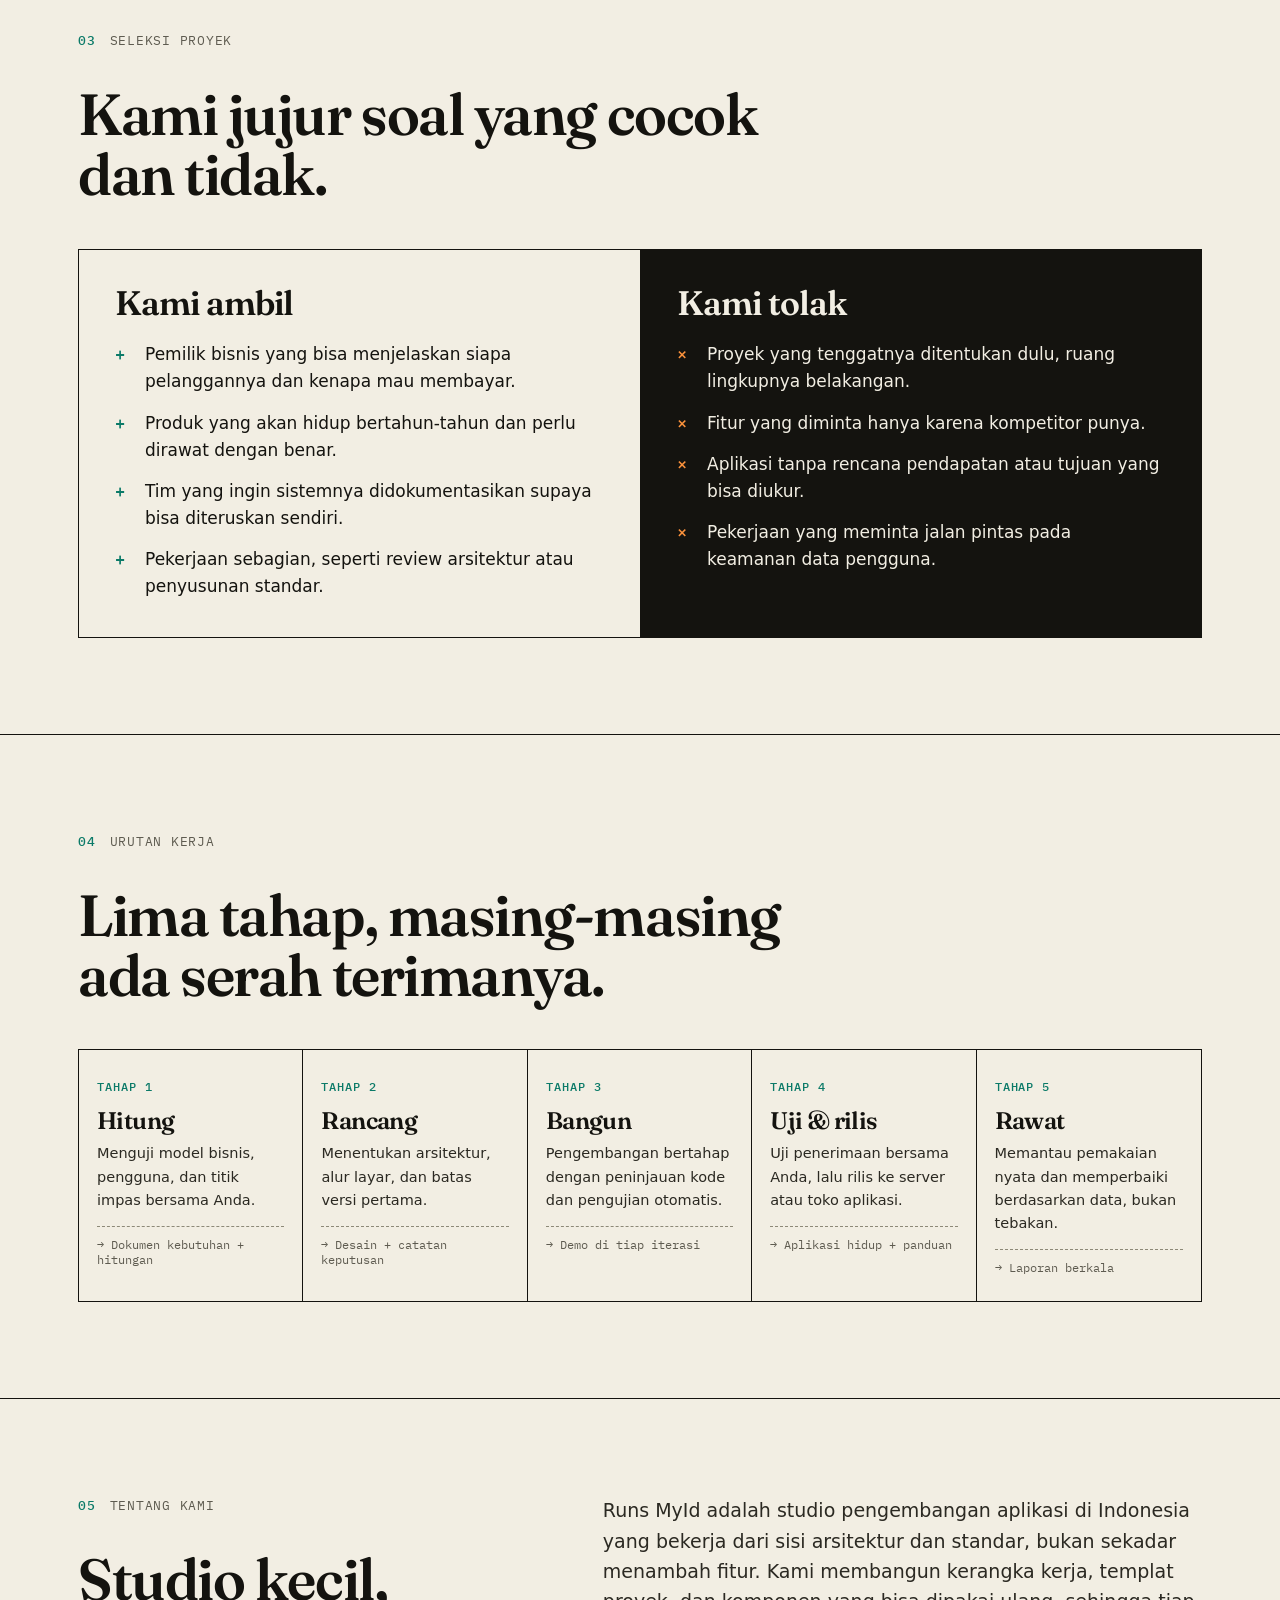
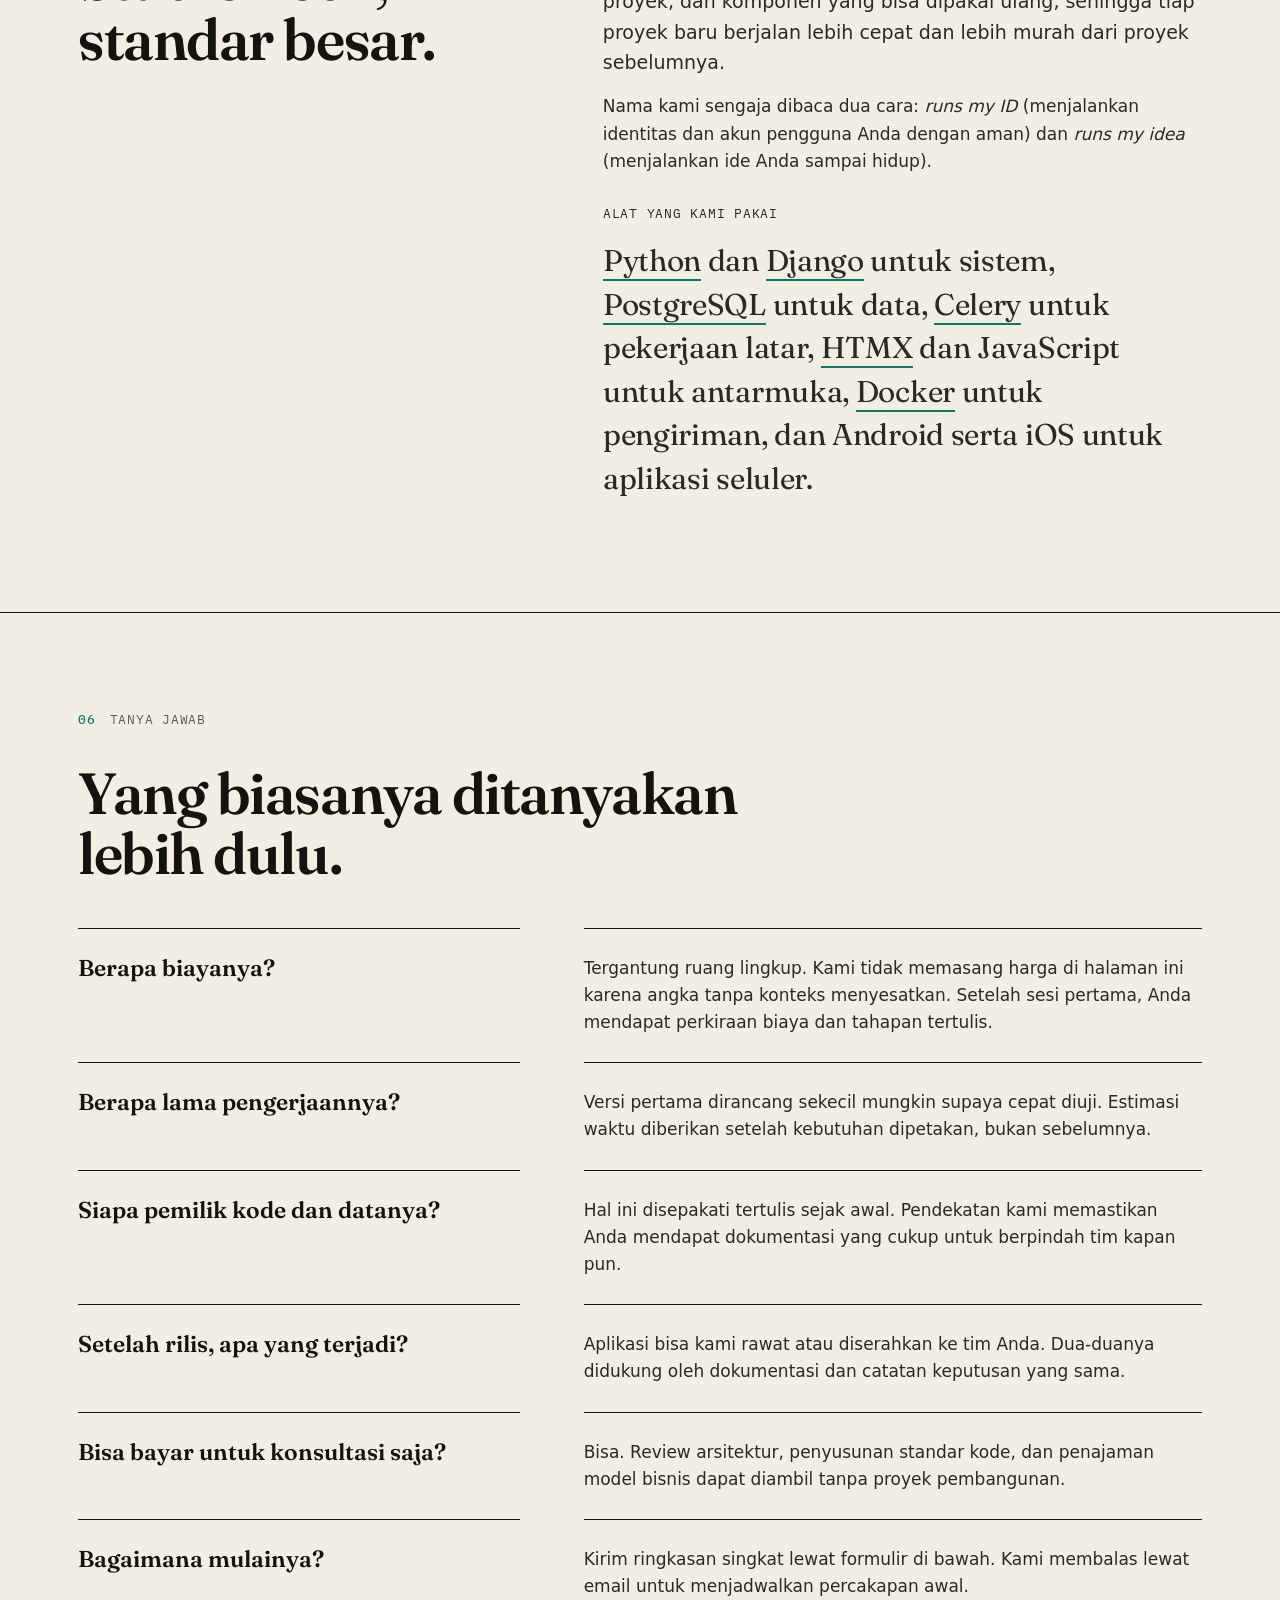
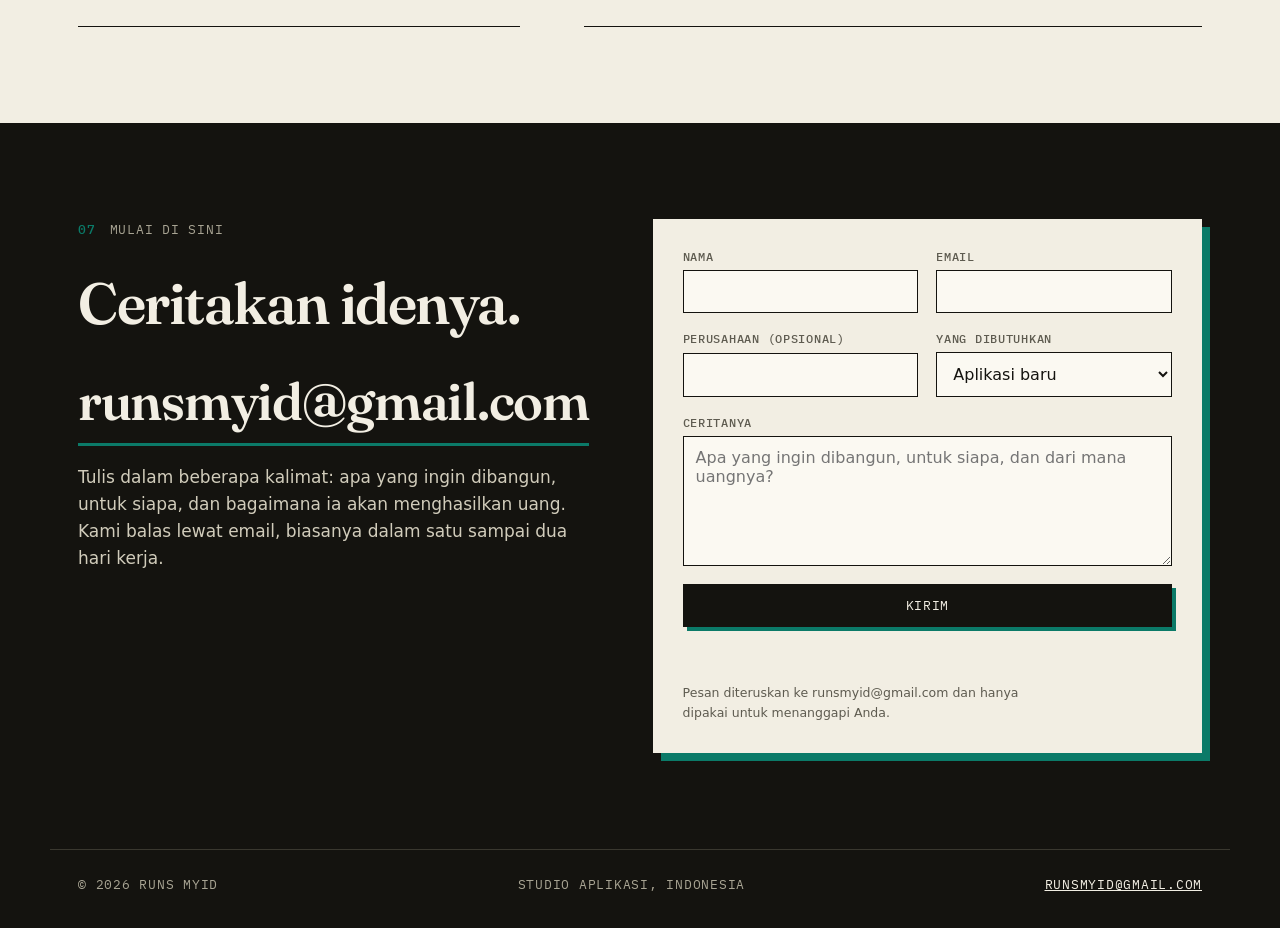
==== commit c59e8de0: "Preparing web" ====
--- a/index.html
+++ b/index.html
@@ -3,353 +3,395 @@
 <head>
 <meta charset="utf-8">
 <meta name="viewport" content="width=device-width, initial-scale=1">
-<title>Runs MyId — Bangun Aplikasi yang Bertumbuh dan Menguntungkan</title>
-<meta name="description" content="Runs MyId membantu bisnis merancang, membangun, dan menjalankan aplikasi web dan mobile yang aman, terukur, dan berorientasi pada keuntungan.">
-<meta name="theme-color" content="#0B1F1C">
-<meta property="og:title" content="Runs MyId — Aplikasi yang Bertumbuh dan Menguntungkan">
-<meta property="og:description" content="Rancang, bangun, dan jalankan aplikasi dengan standar enterprise. Konsultasi gratis.">
-<meta property="og:image" content="assets/og-image.png">
+<title>Runs MyId — Studio aplikasi yang dihitung dari labanya</title>
+<meta name="description" content="Runs MyId membangun aplikasi untuk bisnis yang ingin tahu angkanya sebelum menulis kode: biaya, titik impas, dan cara aplikasi itu menghasilkan uang.">
+<meta name="theme-color" content="#F2EEE3">
 <link rel="icon" href="assets/icons/favicon.ico" sizes="any">
 <link rel="icon" type="image/svg+xml" href="assets/icons/favicon.svg">
 <link rel="apple-touch-icon" href="assets/icons/apple-touch-icon.png">
+<link rel="preconnect" href="https://fonts.googleapis.com"><link rel="preconnect" href="https://fonts.gstatic.com" crossorigin>
+<link href="https://fonts.googleapis.com/css2?family=Fraunces:opsz,wght@9..144,400;9..144,600;9..144,800&family=IBM+Plex+Mono:wght@400;500&display=swap" rel="stylesheet">
 <style>
 :root{
-  --bg:#0B1F1C; --bg2:#0F2A26; --card:#12332E; --line:rgba(255,255,255,.09);
-  --teal:#2DD4BF; --teal2:#14B8A6; --deep:#047857; --text:#E8F5F2; --muted:#9BB8B2; --white:#fff;
-  --r:18px; --max:1120px;
+  --paper:#F2EEE3; --paper2:#E9E4D5; --ink:#14130F; --mute:#5E5B50; --rule:#14130F;
+  --teal:#0B7A68; --teal-d:#075A4C; --red:#C2410C;
+  --serif:"Fraunces",Georgia,"Times New Roman",serif;
+  --mono:"IBM Plex Mono",ui-monospace,SFMono-Regular,Menlo,Consolas,monospace;
+  --sans:system-ui,-apple-system,"Segoe UI",Roboto,Arial,sans-serif;
 }
 *{box-sizing:border-box;margin:0;padding:0}
 html{scroll-behavior:smooth}
-body{font-family:Inter,system-ui,-apple-system,"Segoe UI",Roboto,Arial,sans-serif;background:var(--bg);color:var(--text);line-height:1.65;overflow-x:hidden}
-a{color:inherit;text-decoration:none}
-img{max-width:100%;display:block}
-.wrap{max-width:var(--max);margin:0 auto;padding:0 24px}
-section{padding:88px 0;position:relative}
-h1,h2,h3{line-height:1.15;color:var(--white);letter-spacing:-.02em}
-h2{font-size:clamp(28px,4vw,40px);margin-bottom:14px}
-.eyebrow{display:inline-block;font-size:13px;font-weight:600;letter-spacing:.12em;text-transform:uppercase;color:var(--teal);margin-bottom:14px}
-.lead{color:var(--muted);max-width:620px;font-size:18px}
-.center{text-align:center}.center .lead{margin:0 auto}
-
-/* abstract background shapes */
-.blob{position:absolute;border-radius:50%;filter:blur(90px);opacity:.35;pointer-events:none;z-index:0}
-.b1{width:420px;height:420px;background:var(--teal2);top:-120px;right:-100px}
-.b2{width:360px;height:360px;background:var(--deep);bottom:-140px;left:-120px}
-.grid-bg{position:absolute;inset:0;background-image:linear-gradient(var(--line) 1px,transparent 1px),linear-gradient(90deg,var(--line) 1px,transparent 1px);background-size:56px 56px;mask-image:radial-gradient(ellipse at 50% 30%,#000 10%,transparent 70%);-webkit-mask-image:radial-gradient(ellipse at 50% 30%,#000 10%,transparent 70%);z-index:0}
-
-/* nav */
-header{position:sticky;top:0;z-index:50;background:rgba(11,31,28,.8);backdrop-filter:blur(14px);border-bottom:1px solid var(--line)}
-.nav{display:flex;align-items:center;justify-content:space-between;height:68px}
-.brand{display:flex;align-items:center;gap:10px;font-weight:700;font-size:19px;color:var(--white)}
-.brand img{width:36px;height:36px;border-radius:9px}
-.brand span b{color:var(--teal)}
-.menu{display:flex;gap:28px;align-items:center;font-size:15px;color:var(--muted)}
-.menu a:hover{color:var(--white)}
-.btn{display:inline-flex;align-items:center;gap:8px;padding:13px 24px;border-radius:12px;font-weight:600;font-size:15px;border:0;cursor:pointer;transition:.2s;font-family:inherit}
-.btn-primary{background:linear-gradient(135deg,var(--teal),var(--deep));color:#04201B;box-shadow:0 10px 30px -10px rgba(45,212,191,.6)}
-.btn-primary:hover{transform:translateY(-2px);box-shadow:0 14px 34px -10px rgba(45,212,191,.8)}
-.btn-ghost{border:1px solid var(--line);color:var(--text);background:rgba(255,255,255,.03)}
-.btn-ghost:hover{border-color:var(--teal);color:var(--teal)}
-.nav .btn{padding:10px 18px;font-size:14px}
+body{background:var(--paper);color:var(--ink);font-family:var(--sans);font-size:17px;line-height:1.6;-webkit-font-smoothing:antialiased}
+a{color:inherit}
+img{display:block;max-width:100%}
+::selection{background:var(--teal);color:var(--paper)}
+:focus-visible{outline:3px solid var(--teal);outline-offset:3px}
+.w{max-width:1180px;margin:0 auto;padding:0 28px}
+.mono{font-family:var(--mono);font-size:12.5px;letter-spacing:.06em;text-transform:uppercase}
+.rule{border:0;border-top:1.5px solid var(--rule)}
+h1,h2,h3{font-family:var(--serif);font-weight:600;line-height:1.04;letter-spacing:-.025em}
+h2{font-size:clamp(34px,5vw,58px);max-width:20ch}
+.sec{padding:96px 0;border-top:1.5px solid var(--rule)}
+.label{display:flex;gap:14px;align-items:baseline;margin-bottom:34px;color:var(--mute)}
+.label b{color:var(--teal);font-weight:500}
+
+/* top strip */
+.strip{background:var(--ink);color:var(--paper);padding:8px 0}
+.strip .w{display:flex;justify-content:space-between;gap:16px;flex-wrap:wrap}
+.strip a{text-decoration:none;border-bottom:1px solid rgba(242,238,227,.4)}
+header{border-bottom:1.5px solid var(--rule)}
+.bar{display:flex;align-items:center;justify-content:space-between;padding:18px 0;gap:20px}
+.brand{display:flex;align-items:center;gap:12px;text-decoration:none;font-family:var(--serif);font-weight:800;font-size:26px;letter-spacing:-.03em}
+.brand img{width:38px;height:38px}
+.brand i{font-style:normal;color:var(--teal)}
+nav{display:flex;gap:26px;align-items:center}
+nav a{text-decoration:none;font-size:15px}
+nav a:hover{color:var(--teal)}
+.btn{display:inline-block;background:var(--ink);color:var(--paper)!important;padding:12px 22px;font-family:var(--mono);font-size:13px;letter-spacing:.05em;text-transform:uppercase;text-decoration:none;border:1.5px solid var(--ink);cursor:pointer;transition:.15s;box-shadow:4px 4px 0 var(--teal)}
+.btn:hover{transform:translate(-2px,-2px);box-shadow:6px 6px 0 var(--teal)}
+.btn:active{transform:translate(2px,2px);box-shadow:1px 1px 0 var(--teal)}
+.btn.alt{background:transparent;color:var(--ink)!important;box-shadow:4px 4px 0 var(--ink)}
 
 /* hero */
-.hero{padding:100px 0 90px;overflow:hidden}
-.hero .wrap{position:relative;z-index:1;display:grid;grid-template-columns:1.15fr .85fr;gap:48px;align-items:center}
-.hero h1{font-size:clamp(36px,5.6vw,60px);margin-bottom:20px}
-.hero h1 em{font-style:normal;background:linear-gradient(120deg,var(--teal),#A7F3D0);-webkit-background-clip:text;background-clip:text;color:transparent}
-.hero p{font-size:19px;color:var(--muted);max-width:560px;margin-bottom:32px}
-.cta{display:flex;gap:14px;flex-wrap:wrap}
-.trust{display:flex;gap:26px;margin-top:38px;flex-wrap:wrap;font-size:14px;color:var(--muted)}
-.trust span:before{content:"✓";color:var(--teal);margin-right:8px;font-weight:700}
-.art{position:relative;aspect-ratio:1;max-width:420px;margin:0 auto;width:100%}
-.art .ring{position:absolute;inset:0;border-radius:50%;border:1px solid rgba(45,212,191,.35);animation:spin 40s linear infinite}
-.art .ring:nth-child(2){inset:12%;border-color:rgba(45,212,191,.22);animation-duration:28s;animation-direction:reverse}
-.art .ring:nth-child(3){inset:26%;border-style:dashed;animation-duration:50s}
-.art .ring:before{content:"";position:absolute;top:-5px;left:50%;width:10px;height:10px;border-radius:50%;background:var(--teal);box-shadow:0 0 18px var(--teal)}
-.art img{position:absolute;inset:30%;width:40%;height:40%;border-radius:28%;box-shadow:0 30px 70px -20px rgba(45,212,191,.55);animation:float 6s ease-in-out infinite}
-@keyframes spin{to{transform:rotate(360deg)}}
-@keyframes float{50%{transform:translateY(-10px)}}
-@media (prefers-reduced-motion:reduce){*{animation:none!important}}
-
-/* cards */
-.cards{display:grid;grid-template-columns:repeat(3,1fr);gap:22px;margin-top:48px}
-.card{background:linear-gradient(160deg,var(--card),var(--bg2));border:1px solid var(--line);border-radius:var(--r);padding:30px;transition:.25s;position:relative;overflow:hidden}
-.card:hover{transform:translateY(-4px);border-color:rgba(45,212,191,.45)}
-.card .ic{width:46px;height:46px;border-radius:13px;display:grid;place-items:center;background:rgba(45,212,191,.12);color:var(--teal);font-size:22px;margin-bottom:18px}
-.card h3{font-size:20px;margin-bottom:8px}
-.card p{color:var(--muted);font-size:15.5px}
-.alt{background:var(--bg2)}
-
-/* steps */
-.steps{display:grid;grid-template-columns:repeat(4,1fr);gap:20px;margin-top:48px;counter-reset:s}
-.step{padding:26px;border-left:2px solid var(--teal2);background:rgba(255,255,255,.025);border-radius:0 var(--r) var(--r) 0;counter-increment:s}
-.step:before{content:"0" counter(s);font-size:13px;font-weight:700;color:var(--teal);letter-spacing:.1em}
-.step h3{font-size:18px;margin:6px 0}
-.step p{font-size:15px;color:var(--muted)}
-
-/* value split */
-.split{display:grid;grid-template-columns:1fr 1fr;gap:56px;align-items:center}
-.list{list-style:none;margin-top:26px;display:grid;gap:16px}
-.list li{display:flex;gap:14px;color:var(--muted)}
-.list li b{color:var(--white);display:block;font-size:16px}
-.list li:before{content:"";flex:none;width:22px;height:22px;margin-top:3px;border-radius:50%;background:linear-gradient(135deg,var(--teal),var(--deep));-webkit-mask:url("data:image/svg+xml,%3Csvg xmlns='http://www.w3.org/2000/svg' viewBox='0 0 24 24'%3E%3Cpath d='M9 16.2 4.8 12l-1.4 1.4L9 19 21 7l-1.4-1.4z'/%3E%3C/svg%3E") center/contain no-repeat;mask:url("data:image/svg+xml,%3Csvg xmlns='http://www.w3.org/2000/svg' viewBox='0 0 24 24'%3E%3Cpath d='M9 16.2 4.8 12l-1.4 1.4L9 19 21 7l-1.4-1.4z'/%3E%3C/svg%3E") center/contain no-repeat}
-.panel{background:linear-gradient(160deg,var(--card),var(--bg));border:1px solid var(--line);border-radius:24px;padding:34px}
-.bars{display:grid;gap:18px}
-.bar label{display:flex;justify-content:space-between;font-size:14px;color:var(--muted);margin-bottom:7px}
-.bar div{height:10px;border-radius:99px;background:rgba(255,255,255,.07);overflow:hidden}
-.bar i{display:block;height:100%;border-radius:99px;background:linear-gradient(90deg,var(--deep),var(--teal))}
-.panel small{display:block;margin-top:20px;color:var(--muted);font-size:12.5px}
-
-/* tech chips + faq */
-.chips{display:flex;flex-wrap:wrap;gap:10px;justify-content:center;margin-top:34px}
-.chips span{padding:9px 18px;border:1px solid var(--line);border-radius:99px;font-size:14px;color:var(--muted);background:rgba(255,255,255,.03)}
-.faq{max-width:760px;margin:44px auto 0;display:grid;gap:12px}
-details{background:var(--card);border:1px solid var(--line);border-radius:14px;padding:18px 22px}
-summary{cursor:pointer;font-weight:600;color:var(--white);list-style:none;display:flex;justify-content:space-between;gap:12px}
-summary::-webkit-details-marker{display:none}
-summary:after{content:"+";color:var(--teal);font-size:22px;line-height:1}
-details[open] summary:after{content:"–"}
-details p{color:var(--muted);margin-top:10px;font-size:15.5px}
+.hero{padding:72px 0 88px}
+.hero .w{display:grid;grid-template-columns:1.25fr 1fr;gap:56px;align-items:start}
+.hero h1{font-size:clamp(46px,7.4vw,98px);font-weight:800}
+.hero h1 em{font-style:italic;font-weight:400;color:var(--teal)}
+.hero h1 s{text-decoration-thickness:.07em;text-decoration-color:var(--red)}
+.hero p.l{font-size:20px;max-width:34em;margin:28px 0 34px;color:#2B2922}
+.cta{display:flex;gap:18px;flex-wrap:wrap}
+.glyph{position:absolute;right:-60px;top:20px;width:360px;opacity:.07;pointer-events:none;transform:rotate(-8deg)}
+.hero{position:relative;overflow:hidden}
+.hero .w{position:relative}
+
+/* calculator "struk" */
+.struk{background:#FBF9F2;border:1.5px solid var(--ink);padding:26px 24px;position:relative;box-shadow:8px 8px 0 var(--ink);font-family:var(--mono)}
+.struk:before,.struk:after{content:"";position:absolute;left:-1.5px;right:-1.5px;height:10px;background:radial-gradient(circle at 8px 0,var(--paper) 5px,transparent 5.5px) 0 0/16px 10px repeat-x}
+.struk:before{top:-10px;transform:scaleY(-1);filter:drop-shadow(0 -1.5px 0 var(--ink))}
+.struk:after{display:none}
+.struk h3{font-family:var(--mono);font-size:13px;font-weight:500;letter-spacing:.08em;text-transform:uppercase;margin-bottom:4px}
+.struk .sub{font-size:12px;color:var(--mute);margin-bottom:18px;line-height:1.5;font-family:var(--sans)}
+.fld{display:grid;grid-template-columns:1fr 150px;gap:10px;align-items:center;padding:9px 0;border-bottom:1px dashed #9a9684;font-size:12.5px}
+.fld input{width:100%;font:500 14px var(--mono);text-align:right;padding:6px 8px;border:1.5px solid var(--ink);background:var(--paper);color:var(--ink);border-radius:0}
+.hasil{margin-top:18px;border-top:1.5px solid var(--ink);padding-top:14px;display:grid;gap:8px}
+.hasil div{display:flex;justify-content:space-between;gap:10px;font-size:13px}
+.hasil b{font-weight:500}
+.hasil .big{display:block;font-family:var(--serif);font-size:40px;font-weight:800;letter-spacing:-.03em;line-height:1;color:var(--teal)}
+.hasil .big.neg{font-size:30px;color:var(--red)}
+#chart{width:100%;height:96px;margin-top:12px;display:block}
+.struk small{display:block;margin-top:12px;font:12px/1.5 var(--sans);color:var(--mute)}
+
+/* manifesto */
+.mani{display:grid;gap:0;margin-top:10px}
+.mani article{display:grid;grid-template-columns:90px 1fr 1.1fr;gap:28px;padding:34px 0;border-top:1px solid var(--rule);align-items:start}
+.mani article:last-child{border-bottom:1px solid var(--rule)}
+.mani .n{font-family:var(--mono);color:var(--teal);font-size:14px;padding-top:8px}
+.mani h3{font-size:clamp(26px,3.2vw,38px)}
+.mani p{color:#2B2922}
+
+/* ledger */
+table{width:100%;border-collapse:collapse;margin-top:6px}
+th{font:500 12px var(--mono);letter-spacing:.07em;text-transform:uppercase;text-align:left;color:var(--mute);padding:0 16px 12px 0;border-bottom:1.5px solid var(--ink)}
+td{padding:26px 16px 26px 0;border-bottom:1px solid #b9b4a1;vertical-align:top}
+tr:hover td{background:var(--paper2)}
+td:first-child{font-family:var(--mono);color:var(--teal);width:56px}
+td strong{font-family:var(--serif);font-size:26px;font-weight:600;letter-spacing:-.02em;line-height:1.1;display:block}
+td.k{width:30%;color:var(--mute);font-size:15px}
+
+/* ambil / tolak */
+.twin{display:grid;grid-template-columns:1fr 1fr;border:1.5px solid var(--ink)}
+.twin>div{padding:36px}
+.twin>div+div{border-left:1.5px solid var(--ink);background:var(--ink);color:var(--paper)}
+.twin h3{font-size:34px;margin-bottom:20px}
+.twin ul{list-style:none;display:grid;gap:14px}
+.twin li{padding-left:30px;position:relative}
+.twin li:before{position:absolute;left:0;font-family:var(--mono);font-weight:500}
+.twin>div:first-child li:before{content:"+";color:var(--teal)}
+.twin>div+div li:before{content:"×";color:#fb923c}
+
+/* alur */
+.alur{display:grid;grid-template-columns:repeat(5,1fr);border:1.5px solid var(--ink)}
+.alur>div{padding:22px 18px 26px;border-right:1px solid var(--ink);position:relative}
+.alur>div:last-child{border-right:0}
+.alur .t{font:500 12px var(--mono);color:var(--teal);letter-spacing:.08em}
+.alur h3{font-size:24px;margin:10px 0 8px}
+.alur p{font-size:14.5px;color:#2B2922}
+.alur .out{display:block;margin-top:14px;padding-top:10px;border-top:1px dashed #8d8978;font:12px var(--mono);color:var(--mute)}
+
+/* two-col text */
+.cols{display:grid;grid-template-columns:1fr 1.3fr;gap:64px}
+.cols p{margin-bottom:16px;color:#2B2922}
+.stack{font-family:var(--serif);font-size:clamp(22px,2.6vw,30px);line-height:1.45;letter-spacing:-.01em}
+.stack span{border-bottom:2px solid var(--teal)}
+
+/* faq as dl */
+dl{display:grid;grid-template-columns:1fr 1.4fr;gap:0 64px}
+dt{font-family:var(--serif);font-weight:600;font-size:23px;line-height:1.2;padding:26px 0;border-top:1px solid var(--ink)}
+dd{padding:26px 0;border-top:1px solid var(--ink);color:#2B2922}
+dl>:nth-last-child(-n+2){border-bottom:1px solid var(--ink)}
 
 /* contact */
-.contact{overflow:hidden}
-.contact .wrap{position:relative;z-index:1;display:grid;grid-template-columns:.9fr 1.1fr;gap:48px}
-.info{display:grid;gap:18px;margin-top:28px}
-.info div{display:flex;gap:14px;align-items:flex-start;color:var(--muted)}
-.info b{display:block;color:var(--white)}
-.info .ic{width:42px;height:42px;flex:none;border-radius:12px;background:rgba(45,212,191,.12);color:var(--teal);display:grid;place-items:center;font-size:19px}
-form{background:linear-gradient(160deg,var(--card),var(--bg2));border:1px solid var(--line);border-radius:24px;padding:32px;display:grid;gap:16px}
-.row{display:grid;grid-template-columns:1fr 1fr;gap:16px}
-label.f{display:grid;gap:7px;font-size:14px;color:var(--muted)}
-input,select,textarea{width:100%;padding:13px 15px;border-radius:11px;border:1px solid var(--line);background:rgba(0,0,0,.25);color:var(--white);font:inherit;font-size:15px;outline:none;transition:.2s}
-input:focus,select:focus,textarea:focus{border-color:var(--teal);box-shadow:0 0 0 3px rgba(45,212,191,.15)}
-select option{background:var(--bg2)}
-textarea{min-height:130px;resize:vertical}
-.hp{position:absolute;left:-9999px;opacity:0}
-#msg{font-size:14.5px;min-height:22px}
-#msg.ok{color:var(--teal)}#msg.err{color:#FCA5A5}
-.note{font-size:12.5px;color:var(--muted)}
-
-footer{border-top:1px solid var(--line);padding:34px 0;color:var(--muted);font-size:14px}
-footer .wrap{display:flex;justify-content:space-between;gap:16px;flex-wrap:wrap;align-items:center}
-
-@media(max-width:900px){
-  .hero .wrap,.split,.contact .wrap{grid-template-columns:1fr}
-  .cards{grid-template-columns:1fr 1fr}.steps{grid-template-columns:1fr 1fr}
-  .menu a:not(.btn){display:none}.art{max-width:300px;order:-1}
-  section{padding:68px 0}
+.contact{background:var(--ink);color:var(--paper);border-top:0}
+.contact h2{max-width:12ch}
+.contact .label{color:#a8a493}
+.mail{display:inline-block;font-family:var(--serif);font-size:clamp(26px,4.4vw,52px);font-weight:600;letter-spacing:-.025em;text-decoration:none;border-bottom:3px solid var(--teal);margin:26px 0 18px}
+.contact .g{display:grid;grid-template-columns:1fr 1.15fr;gap:64px}
+.contact p{color:#d1ccbb;max-width:30em}
+form{background:var(--paper);color:var(--ink);padding:30px;display:grid;gap:18px;box-shadow:8px 8px 0 var(--teal)}
+.two{display:grid;grid-template-columns:1fr 1fr;gap:18px}
+label.f{display:grid;gap:6px;font:500 12px var(--mono);letter-spacing:.06em;text-transform:uppercase;color:var(--mute)}
+form input,form select,form textarea{width:100%;font:16px var(--sans);padding:11px 12px;border:1.5px solid var(--ink);background:#FBF9F2;color:var(--ink);border-radius:0;text-transform:none;letter-spacing:0}
+form textarea{min-height:130px;resize:vertical}
+.hp{position:absolute;left:-9999px}
+#msg{font-size:14.5px;min-height:20px}
+#msg.ok{color:var(--teal-d)}#msg.err{color:var(--red)}
+.contact form .fine{font-size:12.5px;color:var(--mute)}
+footer{background:var(--ink);color:#a8a493;padding:0 0 34px}
+footer .w{border-top:1px solid #3a382f;padding-top:24px;display:flex;justify-content:space-between;gap:16px;flex-wrap:wrap}
+footer a{color:var(--paper)}
+
+@media(max-width:920px){
+  .hero .w,.cols,.contact .g,dl{grid-template-columns:1fr}
+  .mani article{grid-template-columns:50px 1fr}.mani article p{grid-column:2}
+  .twin,.alur{grid-template-columns:1fr}
+  .twin>div+div{border-left:0;border-top:1.5px solid var(--ink)}
+  .alur>div{border-right:0;border-bottom:1px solid var(--ink)}.alur>div:last-child{border-bottom:0}
+  nav a:not(.btn){display:none}
+  .sec{padding:70px 0}
+  dl>:nth-last-child(-n+2){border-bottom:0}dd:last-child{border-bottom:1px solid var(--ink)}
+  dt{padding-bottom:6px;border-bottom:0}dd{border-top:0;padding-top:0}
+  table,thead,tbody,tr,td{display:block}thead{display:none}
+  tr{border-bottom:1px solid #b9b4a1;padding:22px 0}td{border:0;padding:3px 0;width:auto!important}
+  tr:hover td{background:none}
+  .glyph{width:240px;right:-70px}
 }
-@media(max-width:560px){.cards,.steps,.row{grid-template-columns:1fr}}
+@media(max-width:560px){.two{grid-template-columns:1fr}.fld{grid-template-columns:1fr}.w{padding:0 20px}}
+@media(prefers-reduced-motion:reduce){*{transition:none!important;scroll-behavior:auto!important}}
 </style>
 </head>
 <body>
 
+<div class="strip mono"><div class="w"><span>Runs MyId — studio aplikasi, Indonesia</span><a href="mailto:runsmyid@gmail.com">runsmyid@gmail.com</a></div></div>
+
 <header>
-  <div class="wrap nav">
-    <a href="#top" class="brand"><img src="assets/logo/logo-master.svg" alt="Logo Runs MyId"><span>Runs<b>MyId</b></span></a>
-    <nav class="menu">
-      <a href="#layanan">Layanan</a><a href="#proses">Proses</a><a href="#nilai">Keunggulan</a><a href="#faq">FAQ</a>
-      <a href="#kontak" class="btn btn-primary">Konsultasi Gratis</a>
+  <div class="w bar">
+    <a class="brand" href="#atas"><img src="assets/logo/logo-master.svg" alt=""><span>Runs<i>MyId</i></span></a>
+    <nav>
+      <a href="#prinsip">Prinsip</a><a href="#layanan">Layanan</a><a href="#alur">Alur</a><a href="#tanya">Tanya jawab</a>
+      <a class="btn" href="#kontak">Ajak bicara</a>
     </nav>
   </div>
 </header>
 
-<main id="top">
+<main id="atas">
 <section class="hero">
-  <div class="blob b1"></div><div class="blob b2"></div><div class="grid-bg"></div>
-  <div class="wrap">
+  <img class="glyph" src="assets/logo/logo-monochrome.svg" alt="">
+  <div class="w">
     <div>
-      <span class="eyebrow">Solusi Aplikasi untuk Bisnis</span>
-      <h1>Aplikasi yang tidak hanya jalan, tapi <em>menghasilkan</em>.</h1>
-      <p>Runs MyId membantu perusahaan merancang, membangun, dan menjalankan aplikasi web dan mobile yang aman, terukur, dan berorientasi pada pertumbuhan pendapatan.</p>
-      <div class="cta">
-        <a href="#kontak" class="btn btn-primary">Mulai Proyek Anda →</a>
-        <a href="#layanan" class="btn btn-ghost">Lihat Layanan</a>
+      <p class="mono" style="color:var(--teal);margin-bottom:22px">Aplikasi / bisnis / angka</p>
+      <h1>Aplikasi itu <em>investasi</em>, bukan <s>proyek IT</s>.</h1>
+      <p class="l">Kami membangun aplikasi untuk pemilik bisnis yang mau tahu angkanya dulu: berapa biayanya, kapan balik modal, dan dari mana uangnya datang. Kodenya menyusul, dan ditulis rapi supaya tidak jadi beban tiga tahun lagi.</p>
+      <div class="cta"><a class="btn" href="#kontak">Ceritakan idenya</a><a class="btn alt" href="#layanan">Apa yang kami kerjakan</a></div>
+    </div>
+
+    <aside class="struk" aria-label="Kalkulator titik impas">
+      <h3>Hitung dulu, bangun kemudian</h3>
+      <p class="sub">Isian di bawah hanya contoh. Ganti dengan angka bisnis Anda untuk melihat kapan aplikasi mulai untung.</p>
+      <label class="fld"><span>Biaya membangun (Rp)</span><input id="c-build" inputmode="numeric" value="150000000"></label>
+      <label class="fld"><span>Biaya jalan / bulan (Rp)</span><input id="c-ops" inputmode="numeric" value="5000000"></label>
+      <label class="fld"><span>Pelanggan berbayar</span><input id="c-users" inputmode="numeric" value="200"></label>
+      <label class="fld"><span>Harga / pelanggan / bulan (Rp)</span><input id="c-price" inputmode="numeric" value="99000"></label>
+      <div class="hasil">
+        <div><span>Laba bersih / bulan</span><b id="r-margin">–</b></div>
+        <div><span>Pelanggan minimum agar tidak rugi</span><b id="r-be">–</b></div>
+        <div><span>Balik modal</span></div>
+        <div class="big" id="r-pay">–</div>
       </div>
-      <div class="trust"><span>Standar terdokumentasi</span><span>Siap dikembangkan tim</span><span>Keamanan sejak desain</span></div>
-    </div>
-    <div class="art" aria-hidden="true">
-      <div class="ring"></div><div class="ring"></div><div class="ring"></div>
-      <img src="assets/logo/logo-master.svg" alt="">
-    </div>
-  </div>
-</section>
-
-<section id="tentang" class="alt">
-  <div class="wrap split">
+      <svg id="chart" viewBox="0 0 300 96" preserveAspectRatio="none" aria-hidden="true"></svg>
+      <small id="r-note">Kas kumulatif 36 bulan. Garis di bawah nol berarti belum balik modal.</small>
+    </aside>
+  </div>
+</section>
+
+<section class="sec" id="prinsip">
+  <div class="w">
+    <div class="label mono"><b>01</b><span>Cara kami berpikir</span></div>
+    <h2>Empat aturan yang kami pegang.</h2>
+    <div class="mani">
+      <article><span class="n">A.</span><h3>Tanya uangnya dulu.</h3><p>Sebelum membahas fitur, kami bertanya siapa yang akan membayar, berapa, dan kenapa mau. Aplikasi yang tidak punya jawaban untuk itu belum siap dibangun.</p></article>
+      <article><span class="n">B.</span><h3>Kecil, lalu terbukti.</h3><p>Versi pertama hanya memuat apa yang diperlukan untuk menguji satu hipotesis bisnis. Fitur tambahan menunggu bukti dari pengguna sungguhan.</p></article>
+      <article><span class="n">C.</span><h3>Tulis untuk orang berikutnya.</h3><p>Setiap keputusan teknis dicatat, struktur proyek seragam, dan komponen dipakai ulang. Siapa pun yang meneruskan, termasuk tim Anda sendiri, tidak mulai dari nol.</p></article>
+      <article><span class="n">D.</span><h3>Aman sejak lembar pertama.</h3><p>Identitas pengguna, hak akses, dan data diperlakukan sebagai bagian dari rancangan, bukan tambalan menjelang rilis.</p></article>
+    </div>
+  </div>
+</section>
+
+<section class="sec" id="layanan">
+  <div class="w">
+    <div class="label mono"><b>02</b><span>Daftar pekerjaan</span></div>
+    <h2>Yang bisa kami kerjakan.</h2>
+    <p style="max-width:36em;margin:22px 0 40px;color:#2B2922">Anda boleh mengambil satu baris saja, misalnya konsultasi arsitektur tanpa proyek pembangunan, atau seluruhnya dari ide sampai operasional.</p>
+    <table>
+      <thead><tr><th>No.</th><th>Layanan</th><th>Hasil yang Anda pegang</th><th>Cocok untuk</th></tr></thead>
+      <tbody>
+        <tr><td>01</td><td><strong>Penajaman model bisnis aplikasi</strong></td><td>Dokumen kebutuhan produk, prioritas fitur, dan hitungan titik impas.</td><td class="k">Ide yang belum jelas uangnya.</td></tr>
+        <tr><td>02</td><td><strong>Aplikasi web &amp; API</strong></td><td>Sistem yang berjalan di server Anda, lengkap dengan dokumentasi dan pengujian.</td><td class="k">Layanan internal maupun produk untuk pelanggan.</td></tr>
+        <tr><td>03</td><td><strong>Aplikasi Android &amp; iOS</strong></td><td>Aplikasi siap rilis ke toko, termasuk ikon, aset toko, dan alur pembaruan.</td><td class="k">Bisnis yang pelanggannya ada di ponsel.</td></tr>
+        <tr><td>04</td><td><strong>Produk langganan (SaaS)</strong></td><td>Akun, paket harga, penagihan berulang, dan panel kendali untuk Anda sebagai pemilik.</td><td class="k">Produk yang ditagih per bulan atau tahun.</td></tr>
+        <tr><td>05</td><td><strong>Arsitektur &amp; standar tim</strong></td><td>Rancangan sistem, catatan keputusan, struktur proyek, dan aturan penulisan kode.</td><td class="k">Tim yang sistemnya mulai sulit diubah.</td></tr>
+        <tr><td>06</td><td><strong>Integrasi &amp; otomasi</strong></td><td>Sambungan ke pembayaran, ERP, CRM, atau layanan lain agar kerja manual berkurang.</td><td class="k">Proses yang masih lewat salin-tempel.</td></tr>
+        <tr><td>07</td><td><strong>Operasional &amp; perawatan</strong></td><td>Rilis terjadwal, pemantauan, cadangan data, dan perbaikan setelah aplikasi hidup.</td><td class="k">Aplikasi yang harus tetap menyala.</td></tr>
+      </tbody>
+    </table>
+  </div>
+</section>
+
+<section class="sec">
+  <div class="w">
+    <div class="label mono"><b>03</b><span>Seleksi proyek</span></div>
+    <h2>Kami jujur soal yang cocok dan tidak.</h2>
+    <div class="twin" style="margin-top:44px">
+      <div><h3>Kami ambil</h3><ul>
+        <li>Pemilik bisnis yang bisa menjelaskan siapa pelanggannya dan kenapa mau membayar.</li>
+        <li>Produk yang akan hidup bertahun-tahun dan perlu dirawat dengan benar.</li>
+        <li>Tim yang ingin sistemnya didokumentasikan supaya bisa diteruskan sendiri.</li>
+        <li>Pekerjaan sebagian, seperti review arsitektur atau penyusunan standar.</li>
+      </ul></div>
+      <div><h3>Kami tolak</h3><ul>
+        <li>Proyek yang tenggatnya ditentukan dulu, ruang lingkupnya belakangan.</li>
+        <li>Fitur yang diminta hanya karena kompetitor punya.</li>
+        <li>Aplikasi tanpa rencana pendapatan atau tujuan yang bisa diukur.</li>
+        <li>Pekerjaan yang meminta jalan pintas pada keamanan data pengguna.</li>
+      </ul></div>
+    </div>
+  </div>
+</section>
+
+<section class="sec" id="alur">
+  <div class="w">
+    <div class="label mono"><b>04</b><span>Urutan kerja</span></div>
+    <h2>Lima tahap, masing-masing ada serah terimanya.</h2>
+    <div class="alur" style="margin-top:44px">
+      <div><span class="t">TAHAP 1</span><h3>Hitung</h3><p>Menguji model bisnis, pengguna, dan titik impas bersama Anda.</p><span class="out">→ Dokumen kebutuhan + hitungan</span></div>
+      <div><span class="t">TAHAP 2</span><h3>Rancang</h3><p>Menentukan arsitektur, alur layar, dan batas versi pertama.</p><span class="out">→ Desain + catatan keputusan</span></div>
+      <div><span class="t">TAHAP 3</span><h3>Bangun</h3><p>Pengembangan bertahap dengan peninjauan kode dan pengujian otomatis.</p><span class="out">→ Demo di tiap iterasi</span></div>
+      <div><span class="t">TAHAP 4</span><h3>Uji &amp; rilis</h3><p>Uji penerimaan bersama Anda, lalu rilis ke server atau toko aplikasi.</p><span class="out">→ Aplikasi hidup + panduan</span></div>
+      <div><span class="t">TAHAP 5</span><h3>Rawat</h3><p>Memantau pemakaian nyata dan memperbaiki berdasarkan data, bukan tebakan.</p><span class="out">→ Laporan berkala</span></div>
+    </div>
+  </div>
+</section>
+
+<section class="sec">
+  <div class="w cols">
     <div>
-      <span class="eyebrow">Tentang Kami</span>
-      <h2>Membangun sistem yang terstandarisasi dan mudah dipelihara.</h2>
-      <p class="lead">Runs MyId adalah mitra teknologi untuk bisnis yang ingin memiliki aplikasi sebagai aset, bukan sekadar biaya. Kami fokus pada arsitektur yang rapi, standar pengembangan yang jelas, dan komponen yang dapat dipakai ulang di banyak proyek, sehingga biaya turun dan kecepatan rilis naik dari waktu ke waktu.</p>
-    </div>
-    <ul class="list">
-      <li><div><b>Arsitektur dulu, kode kemudian</b>Keputusan teknis dicatat dan bisa diaudit oleh tim Anda.</div></li>
-      <li><div><b>Framework dan starter kit reusable</b>Proyek berikutnya dimulai dari fondasi yang sudah teruji.</div></li>
-      <li><div><b>Dokumentasi lengkap</b>Tim internal dapat melanjutkan pengembangan tanpa ketergantungan pada kami.</div></li>
-    </ul>
-  </div>
-</section>
-
-<section id="layanan">
-  <div class="wrap center">
-    <span class="eyebrow">Layanan</span>
-    <h2>Dari ide sampai aplikasi yang menghasilkan</h2>
-    <p class="lead">Satu mitra untuk seluruh siklus produk, mulai dari strategi hingga operasional harian.</p>
-    <div class="cards" style="text-align:left">
-      <article class="card"><div class="ic">◈</div><h3>Pengembangan Aplikasi Custom</h3><p>Aplikasi web, API, dan mobile yang dirancang sesuai alur bisnis Anda, siap tumbuh bersama jumlah pengguna.</p></article>
-      <article class="card"><div class="ic">◎</div><h3>Produk SaaS &amp; Platform</h3><p>Bangun produk berlangganan dengan multi-tenant, penagihan, dan manajemen pengguna sejak versi pertama.</p></article>
-      <article class="card"><div class="ic">⬡</div><h3>Konsultasi Arsitektur &amp; Standar</h3><p>Rancangan sistem, ADR, struktur proyek, dan standar kode agar tim bekerja konsisten dan mudah diaudit.</p></article>
-      <article class="card"><div class="ic">⛨</div><h3>Keamanan &amp; Identitas</h3><p>Autentikasi, otorisasi, dan perlindungan data yang dirancang sejak awal, bukan ditambal di akhir.</p></article>
-      <article class="card"><div class="ic">⟳</div><h3>Integrasi &amp; Otomasi</h3><p>Hubungkan aplikasi dengan sistem pembayaran, ERP, CRM, dan layanan pihak ketiga untuk mengurangi kerja manual.</p></article>
-      <article class="card"><div class="ic">☁</div><h3>Deploy, Monitoring &amp; Maintenance</h3><p>Pipeline rilis, pemantauan, backup, dan dukungan berkelanjutan agar aplikasi tetap stabil.</p></article>
-    </div>
-  </div>
-</section>
-
-<section id="proses" class="alt">
-  <div class="wrap center">
-    <span class="eyebrow">Cara Kerja</span>
-    <h2>Proses jelas, hasil terukur</h2>
-    <p class="lead">Setiap tahap punya keluaran yang dapat Anda tinjau dan setujui.</p>
-    <div class="steps" style="text-align:left">
-      <div class="step"><h3>Discovery</h3><p>Memahami tujuan bisnis, pengguna, dan sumber pendapatan. Keluaran: PRD dan prioritas fitur.</p></div>
-      <div class="step"><h3>Desain</h3><p>Arsitektur, alur pengguna, dan wireframe. Keluaran: dokumen desain dan ADR.</p></div>
-      <div class="step"><h3>Build</h3><p>Pengembangan iteratif dengan review kode dan pengujian otomatis. Demo di setiap sprint.</p></div>
-      <div class="step"><h3>Launch &amp; Tumbuh</h3><p>UAT, rilis, pemantauan, dan perbaikan berkelanjutan berdasarkan data penggunaan.</p></div>
-    </div>
-  </div>
-</section>
-
-<section id="nilai">
-  <div class="wrap split">
+      <div class="label mono"><b>05</b><span>Tentang kami</span></div>
+      <h2>Studio kecil, standar besar.</h2>
+    </div>
     <div>
-      <span class="eyebrow">Keunggulan</span>
-      <h2>Dibangun untuk jangka panjang, bukan sekali pakai.</h2>
-      <p class="lead">Aplikasi yang menguntungkan adalah aplikasi yang murah dipelihara, cepat diubah, dan dipercaya penggunanya.</p>
-      <ul class="list">
-        <li><div><b>Production-ready</b>Pengujian, logging, dan pipeline rilis menjadi bagian standar, bukan tambahan.</div></li>
-        <li><div><b>Scalable &amp; team-extensible</b>Struktur modular sehingga fitur dan anggota tim baru mudah ditambahkan.</div></li>
-        <li><div><b>Transparan</b>Progres, keputusan teknis, dan biaya dapat Anda pantau kapan saja.</div></li>
-      </ul>
-    </div>
-    <div class="panel" aria-label="Ilustrasi fokus kualitas">
-      <div class="bars">
-        <div class="bar"><label><span>Fokus pada nilai bisnis</span><span>Prioritas utama</span></label><div><i style="width:94%"></i></div></div>
-        <div class="bar"><label><span>Kemudahan pemeliharaan</span><span>Prioritas utama</span></label><div><i style="width:90%"></i></div></div>
-        <div class="bar"><label><span>Keamanan &amp; audit</span><span>Prioritas utama</span></label><div><i style="width:88%"></i></div></div>
-        <div class="bar"><label><span>Kecepatan rilis</span><span>Prioritas tinggi</span></label><div><i style="width:80%"></i></div></div>
-      </div>
-      <small>Ilustrasi prinsip kerja kami, bukan hasil pengukuran.</small>
-    </div>
-  </div>
-</section>
-
-<section class="alt">
-  <div class="wrap center">
-    <span class="eyebrow">Teknologi</span>
-    <h2>Teknologi modern yang teruji</h2>
-    <p class="lead">Kami memilih alat yang stabil, terdokumentasi, dan mudah dicari talenanya.</p>
-    <div class="chips"><span>Python / Django</span><span>REST API</span><span>PostgreSQL</span><span>Celery</span><span>HTMX</span><span>JavaScript</span><span>Docker</span><span>Android &amp; iOS</span><span>CI/CD</span></div>
-  </div>
-</section>
-
-<section id="faq">
-  <div class="wrap center">
-    <span class="eyebrow">FAQ</span>
-    <h2>Pertanyaan yang sering diajukan</h2>
-    <div class="faq" style="text-align:left">
-      <details><summary>Berapa lama waktu pengerjaan sebuah aplikasi?</summary><p>Tergantung cakupan. Setelah sesi discovery, kami memberikan estimasi waktu dan tahapan rilis, biasanya diawali versi awal (MVP) agar Anda bisa menguji pasar lebih cepat.</p></details>
-      <details><summary>Apakah kode dan dokumentasi menjadi milik kami?</summary><p>Hal ini dibahas dan disepakati dalam kontrak kerja. Pendekatan kami memastikan tim Anda mendapat dokumentasi yang cukup untuk melanjutkan pengembangan sendiri.</p></details>
-      <details><summary>Apakah tersedia dukungan setelah aplikasi rilis?</summary><p>Ya. Kami menyediakan paket maintenance, pemantauan, dan pengembangan lanjutan sesuai kebutuhan.</p></details>
-      <details><summary>Bisakah kami hanya meminta konsultasi arsitektur?</summary><p>Bisa. Kami menerima konsultasi arsitektur, review sistem, dan penyusunan standar pengembangan tanpa harus mengerjakan seluruh proyek.</p></details>
-      <details><summary>Bagaimana cara memulai?</summary><p>Isi formulir di bawah. Kami akan membalas melalui email untuk menjadwalkan sesi konsultasi awal tanpa biaya.</p></details>
-    </div>
-  </div>
-</section>
-
-<section id="kontak" class="contact alt">
-  <div class="blob b2" style="opacity:.25"></div>
-  <div class="wrap">
+      <p style="font-size:19px">Runs MyId adalah studio pengembangan aplikasi di Indonesia yang bekerja dari sisi arsitektur dan standar, bukan sekadar menambah fitur. Kami membangun kerangka kerja, templat proyek, dan komponen yang bisa dipakai ulang, sehingga tiap proyek baru berjalan lebih cepat dan lebih murah dari proyek sebelumnya.</p>
+      <p>Nama kami sengaja dibaca dua cara: <em>runs my ID</em> (menjalankan identitas dan akun pengguna Anda dengan aman) dan <em>runs my idea</em> (menjalankan ide Anda sampai hidup).</p>
+      <p style="margin-top:28px" class="mono">Alat yang kami pakai</p>
+      <p class="stack" style="margin-top:10px"><span>Python</span> dan <span>Django</span> untuk sistem, <span>PostgreSQL</span> untuk data, <span>Celery</span> untuk pekerjaan latar, <span>HTMX</span> dan JavaScript untuk antarmuka, <span>Docker</span> untuk pengiriman, dan Android serta iOS untuk aplikasi seluler.</p>
+    </div>
+  </div>
+</section>
+
+<section class="sec" id="tanya">
+  <div class="w">
+    <div class="label mono"><b>06</b><span>Tanya jawab</span></div>
+    <h2>Yang biasanya ditanyakan lebih dulu.</h2>
+    <dl style="margin-top:44px">
+      <dt>Berapa biayanya?</dt><dd>Tergantung ruang lingkup. Kami tidak memasang harga di halaman ini karena angka tanpa konteks menyesatkan. Setelah sesi pertama, Anda mendapat perkiraan biaya dan tahapan tertulis.</dd>
+      <dt>Berapa lama pengerjaannya?</dt><dd>Versi pertama dirancang sekecil mungkin supaya cepat diuji. Estimasi waktu diberikan setelah kebutuhan dipetakan, bukan sebelumnya.</dd>
+      <dt>Siapa pemilik kode dan datanya?</dt><dd>Hal ini disepakati tertulis sejak awal. Pendekatan kami memastikan Anda mendapat dokumentasi yang cukup untuk berpindah tim kapan pun.</dd>
+      <dt>Setelah rilis, apa yang terjadi?</dt><dd>Aplikasi bisa kami rawat atau diserahkan ke tim Anda. Dua-duanya didukung oleh dokumentasi dan catatan keputusan yang sama.</dd>
+      <dt>Bisa bayar untuk konsultasi saja?</dt><dd>Bisa. Review arsitektur, penyusunan standar kode, dan penajaman model bisnis dapat diambil tanpa proyek pembangunan.</dd>
+      <dt>Bagaimana mulainya?</dt><dd>Kirim ringkasan singkat lewat formulir di bawah. Kami membalas lewat email untuk menjadwalkan percakapan awal.</dd>
+    </dl>
+  </div>
+</section>
+
+<section class="sec contact" id="kontak">
+  <div class="w g">
     <div>
-      <span class="eyebrow">Kontak</span>
-      <h2>Ceritakan kebutuhan aplikasi Anda.</h2>
-      <p class="lead">Kirim pesan dan kami akan membalas melalui email untuk menjadwalkan konsultasi awal.</p>
-      <div class="info">
-        <div><span class="ic">✉</span><span><b>Email</b><a href="mailto:runsmyid@gmail.com">runsmyid@gmail.com</a></span></div>
-        <div><span class="ic">◷</span><span><b>Respons</b>Umumnya dalam 1–2 hari kerja</span></div>
-        <div><span class="ic">◉</span><span><b>Layanan</b>Indonesia dan remote</span></div>
-      </div>
-    </div>
-
-    <form id="contactForm" action="https://formsubmit.co/runsmyid@gmail.com" method="POST" novalidate>
+      <div class="label mono"><b>07</b><span>Mulai di sini</span></div>
+      <h2>Ceritakan idenya.</h2>
+      <a class="mail" href="mailto:runsmyid@gmail.com">runsmyid@gmail.com</a>
+      <p>Tulis dalam beberapa kalimat: apa yang ingin dibangun, untuk siapa, dan bagaimana ia akan menghasilkan uang. Kami balas lewat email, biasanya dalam satu sampai dua hari kerja.</p>
+    </div>
+    <form id="f" action="https://formsubmit.co/runsmyid@gmail.com" method="POST" novalidate>
       <input type="hidden" name="_subject" value="Pesan baru dari website Runs MyId">
       <input type="hidden" name="_template" value="table">
       <input type="hidden" name="_captcha" value="false">
       <input class="hp" type="text" name="_honey" tabindex="-1" autocomplete="off" aria-hidden="true">
-      <div class="row">
-        <label class="f">Nama*<input name="nama" required autocomplete="name" placeholder="Nama lengkap"></label>
-        <label class="f">Email*<input name="email" type="email" required autocomplete="email" placeholder="nama@perusahaan.com"></label>
+      <div class="two">
+        <label class="f">Nama<input name="nama" required autocomplete="name"></label>
+        <label class="f">Email<input name="email" type="email" required autocomplete="email"></label>
       </div>
-      <div class="row">
-        <label class="f">Perusahaan<input name="perusahaan" autocomplete="organization" placeholder="Opsional"></label>
-        <label class="f">Kebutuhan
+      <div class="two">
+        <label class="f">Perusahaan (opsional)<input name="perusahaan" autocomplete="organization"></label>
+        <label class="f">Yang dibutuhkan
           <select name="kebutuhan">
-            <option>Pengembangan aplikasi custom</option>
-            <option>Produk SaaS / platform</option>
-            <option>Konsultasi arsitektur &amp; standar</option>
-            <option>Integrasi &amp; otomasi</option>
-            <option>Maintenance aplikasi</option>
-            <option>Lainnya</option>
+            <option>Aplikasi baru</option><option>Produk langganan (SaaS)</option><option>Konsultasi arsitektur &amp; standar</option>
+            <option>Integrasi &amp; otomasi</option><option>Perawatan aplikasi</option><option>Belum tahu</option>
           </select>
         </label>
       </div>
-      <label class="f">Pesan*<textarea name="pesan" required placeholder="Ceritakan tujuan, target pengguna, dan jadwal yang Anda harapkan"></textarea></label>
-      <button class="btn btn-primary" type="submit" id="sendBtn">Kirim Pesan</button>
+      <label class="f">Ceritanya<textarea name="pesan" required placeholder="Apa yang ingin dibangun, untuk siapa, dan dari mana uangnya?"></textarea></label>
+      <button class="btn" type="submit" id="btn">Kirim</button>
       <div id="msg" role="status" aria-live="polite"></div>
-      <p class="note">Pesan diteruskan ke runsmyid@gmail.com. Data Anda hanya digunakan untuk menanggapi permintaan ini.</p>
+      <p class="fine">Pesan diteruskan ke runsmyid@gmail.com dan hanya dipakai untuk menanggapi Anda.</p>
     </form>
   </div>
 </section>
 </main>
 
 <footer>
-  <div class="wrap">
-    <a href="#top" class="brand"><img src="assets/logo/logo-master.svg" alt="" style="width:30px;height:30px"><span>Runs<b>MyId</b></span></a>
-    <span>© <span id="yr"></span> Runs MyId. Seluruh hak dilindungi.</span>
-    <a href="mailto:runsmyid@gmail.com">runsmyid@gmail.com</a>
-  </div>
+  <div class="w mono"><span>© <span id="yr"></span> Runs MyId</span><span>Studio aplikasi, Indonesia</span><a href="mailto:runsmyid@gmail.com">runsmyid@gmail.com</a></div>
 </footer>
 
 <script>
-document.getElementById('yr').textContent = new Date().getFullYear();
-const form = document.getElementById('contactForm'), msg = document.getElementById('msg'), btn = document.getElementById('sendBtn');
-const TO = 'runsmyid@gmail.com';
-form.addEventListener('submit', async (e) => {
+document.getElementById('yr').textContent=new Date().getFullYear();
+
+/* ---- kalkulator titik impas ---- */
+const $=id=>document.getElementById(id);
+const num=id=>Math.max(0,parseFloat(String($(id).value).replace(/[^\d.]/g,''))||0);
+const rp=n=>(n<0?'–':'')+'Rp'+Math.abs(Math.round(n)).toLocaleString('id-ID');
+function calc(){
+  const build=num('c-build'),ops=num('c-ops'),users=num('c-users'),price=num('c-price');
+  const margin=users*price-ops;
+  $('r-margin').textContent=rp(margin);
+  $('r-be').textContent=price>0?Math.ceil(ops/price).toLocaleString('id-ID')+' orang':'–';
+  const pay=$('r-pay');
+  if(margin>0){const m=Math.ceil(build/margin);pay.className='big';pay.textContent=m>120?'> 10 tahun':m+' bulan'}
+  else{pay.className='big neg';pay.textContent='Belum balik modal'}
+  // grafik kas kumulatif 36 bulan
+  const N=36,pts=[];for(let i=0;i<=N;i++)pts.push(-build+margin*i);
+  const lo=Math.min(...pts,0),hi=Math.max(...pts,0),rng=(hi-lo)||1;
+  const y=v=>90-((v-lo)/rng)*84,x=i=>(i/N)*300;
+  const zero=y(0).toFixed(1);
+  const d=pts.map((v,i)=>(i?'L':'M')+x(i).toFixed(1)+' '+y(v).toFixed(1)).join(' ');
+  $('chart').innerHTML=`<line x1="0" x2="300" y1="${zero}" y2="${zero}" stroke="#14130F" stroke-width="1" stroke-dasharray="4 3"/><path d="${d}" fill="none" stroke="${margin>0?'#0B7A68':'#C2410C'}" stroke-width="2.4" vector-effect="non-scaling-stroke"/>`;
+}
+['c-build','c-ops','c-users','c-price'].forEach(id=>$(id).addEventListener('input',calc));calc();
+
+/* ---- formulir ---- */
+const f=$('f'),msg=$('msg'),btn=$('btn'),TO='runsmyid@gmail.com';
+f.addEventListener('submit',async e=>{
   e.preventDefault();
-  const d = Object.fromEntries(new FormData(form).entries());
-  msg.className = '';
-  if (d._honey) return;
-  if (!d.nama.trim() || !/^\S+@\S+\.\S+$/.test(d.email) || !d.pesan.trim()) {
-    msg.className = 'err'; msg.textContent = 'Mohon lengkapi nama, email yang valid, dan pesan.'; return;
-  }
-  btn.disabled = true; btn.textContent = 'Mengirim...';
-  try {
-    const res = await fetch('https://formsubmit.co/ajax/' + TO, {
-      method: 'POST',
-      headers: {'Content-Type': 'application/json', 'Accept': 'application/json'},
-      body: JSON.stringify(d)
-    });
-    const out = await res.json();
-    if (!res.ok || out.success === 'false') throw new Error();
-    msg.className = 'ok'; msg.textContent = 'Terima kasih! Pesan Anda terkirim. Kami akan membalas melalui email.';
-    form.reset();
-  } catch (err) {
-    const body = `Nama: ${d.nama}\nEmail: ${d.email}\nPerusahaan: ${d.perusahaan||'-'}\nKebutuhan: ${d.kebutuhan}\n\n${d.pesan}`;
-    window.location.href = `mailto:${TO}?subject=${encodeURIComponent('Pesan dari website Runs MyId')}&body=${encodeURIComponent(body)}`;
-    msg.className = 'err'; msg.textContent = 'Pengiriman otomatis gagal. Aplikasi email Anda dibuka sebagai alternatif.';
-  } finally {
-    btn.disabled = false; btn.textContent = 'Kirim Pesan';
-  }
+  const d=Object.fromEntries(new FormData(f).entries());msg.className='';
+  if(d._honey)return;
+  if(!d.nama.trim()||!/^\S+@\S+\.\S+$/.test(d.email)||!d.pesan.trim()){msg.className='err';msg.textContent='Lengkapi nama, email yang valid, dan ceritanya.';return}
+  btn.disabled=true;btn.textContent='Mengirim…';
+  try{
+    const r=await fetch('https://formsubmit.co/ajax/'+TO,{method:'POST',headers:{'Content-Type':'application/json',Accept:'application/json'},body:JSON.stringify(d)});
+    const o=await r.json();if(!r.ok||o.success==='false')throw 0;
+    msg.className='ok';msg.textContent='Terkirim. Kami balas lewat email.';f.reset();
+  }catch(_){
+    const body=`Nama: ${d.nama}\nEmail: ${d.email}\nPerusahaan: ${d.perusahaan||'-'}\nKebutuhan: ${d.kebutuhan}\n\n${d.pesan}`;
+    msg.className='err';msg.textContent='Pengiriman otomatis gagal, aplikasi email Anda dibuka sebagai gantinya.';
+    location.href=`mailto:${TO}?subject=${encodeURIComponent('Pesan dari website Runs MyId')}&body=${encodeURIComponent(body)}`;
+  }finally{btn.disabled=false;btn.textContent='Kirim'}
 });
 </script>
 </body>
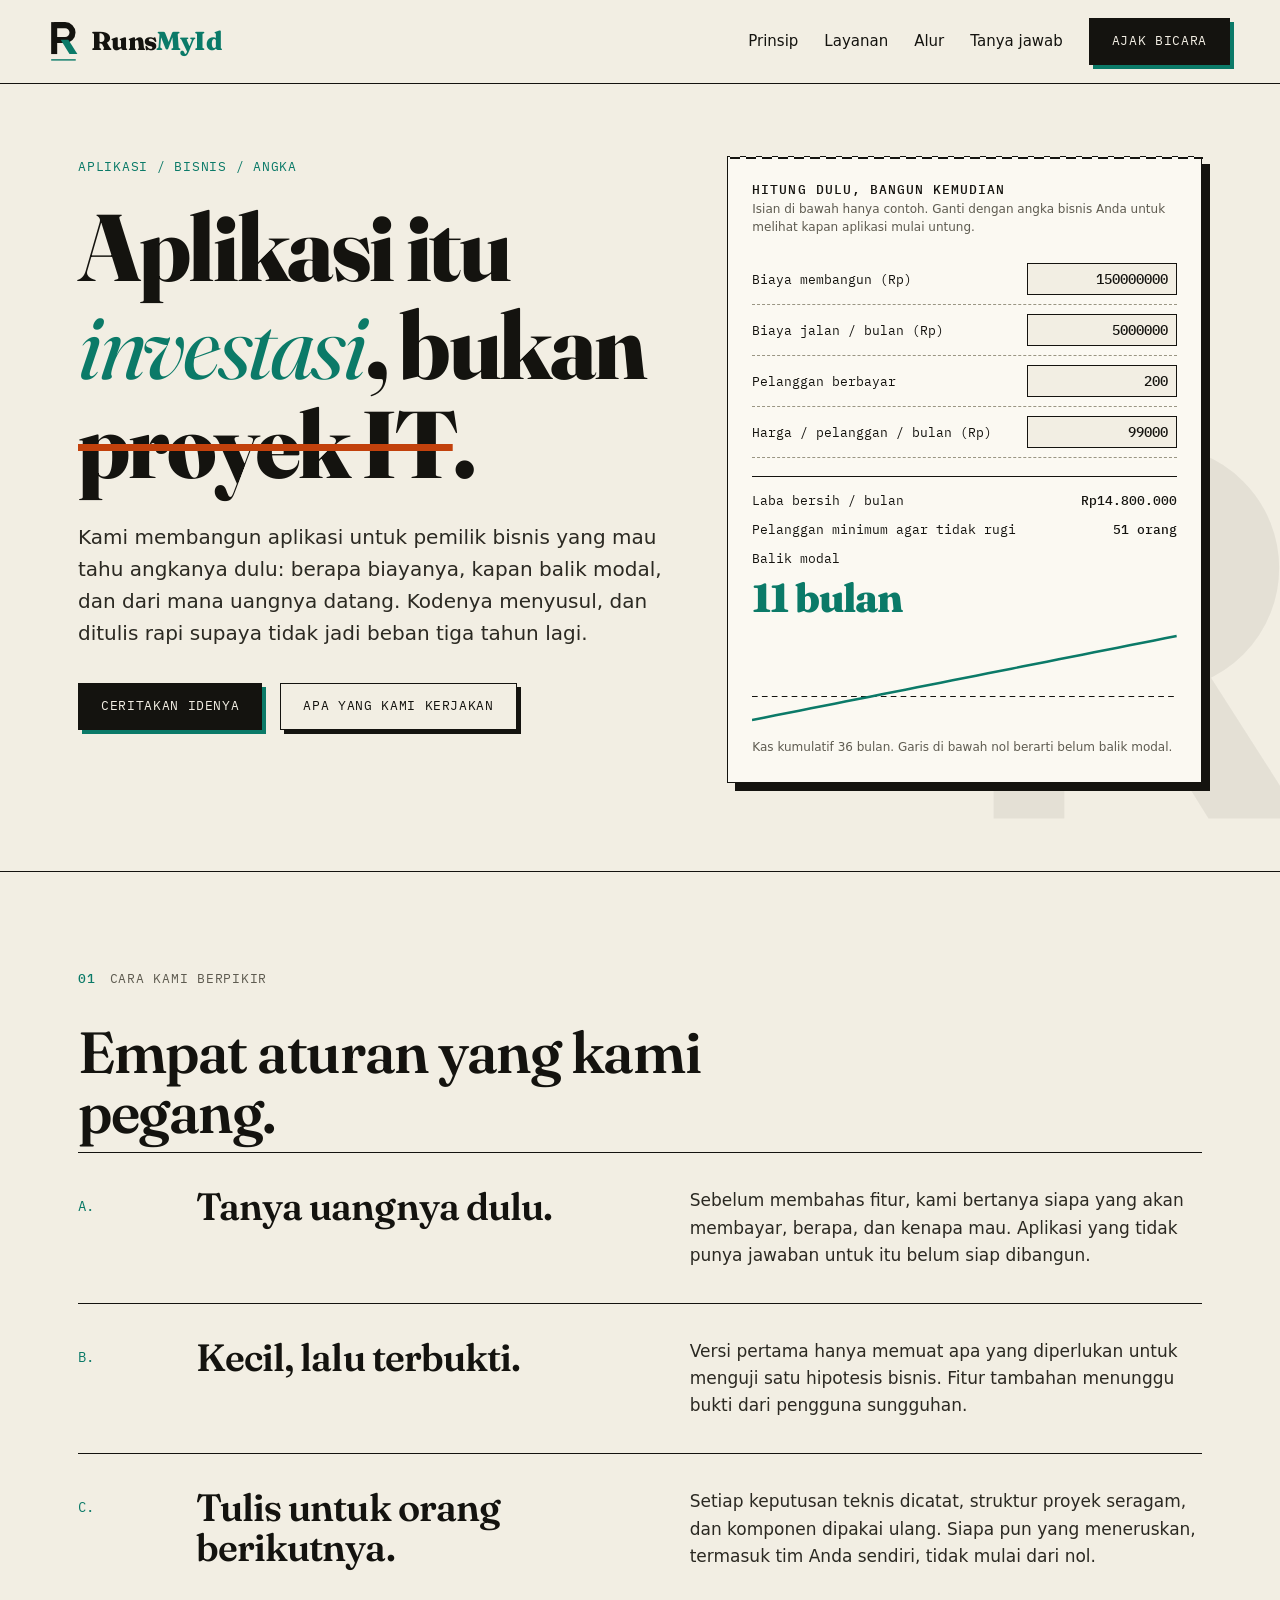
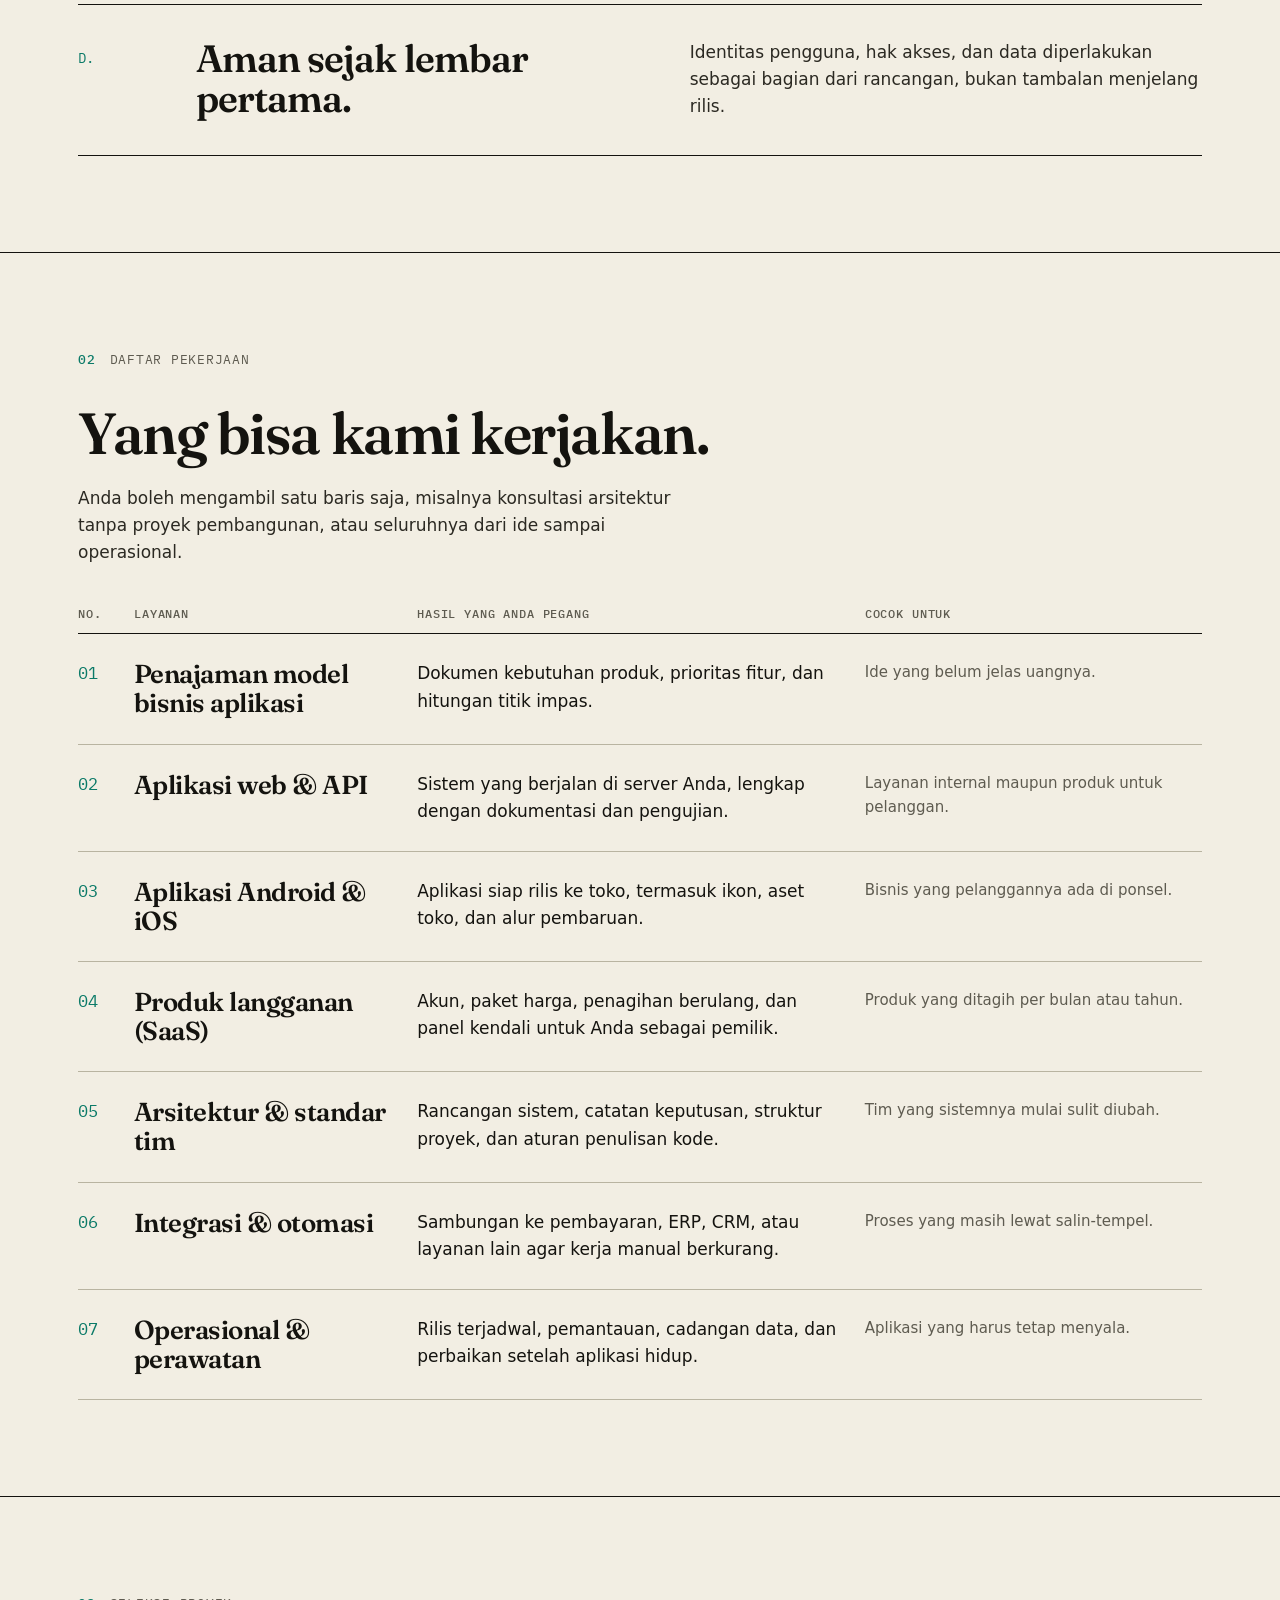
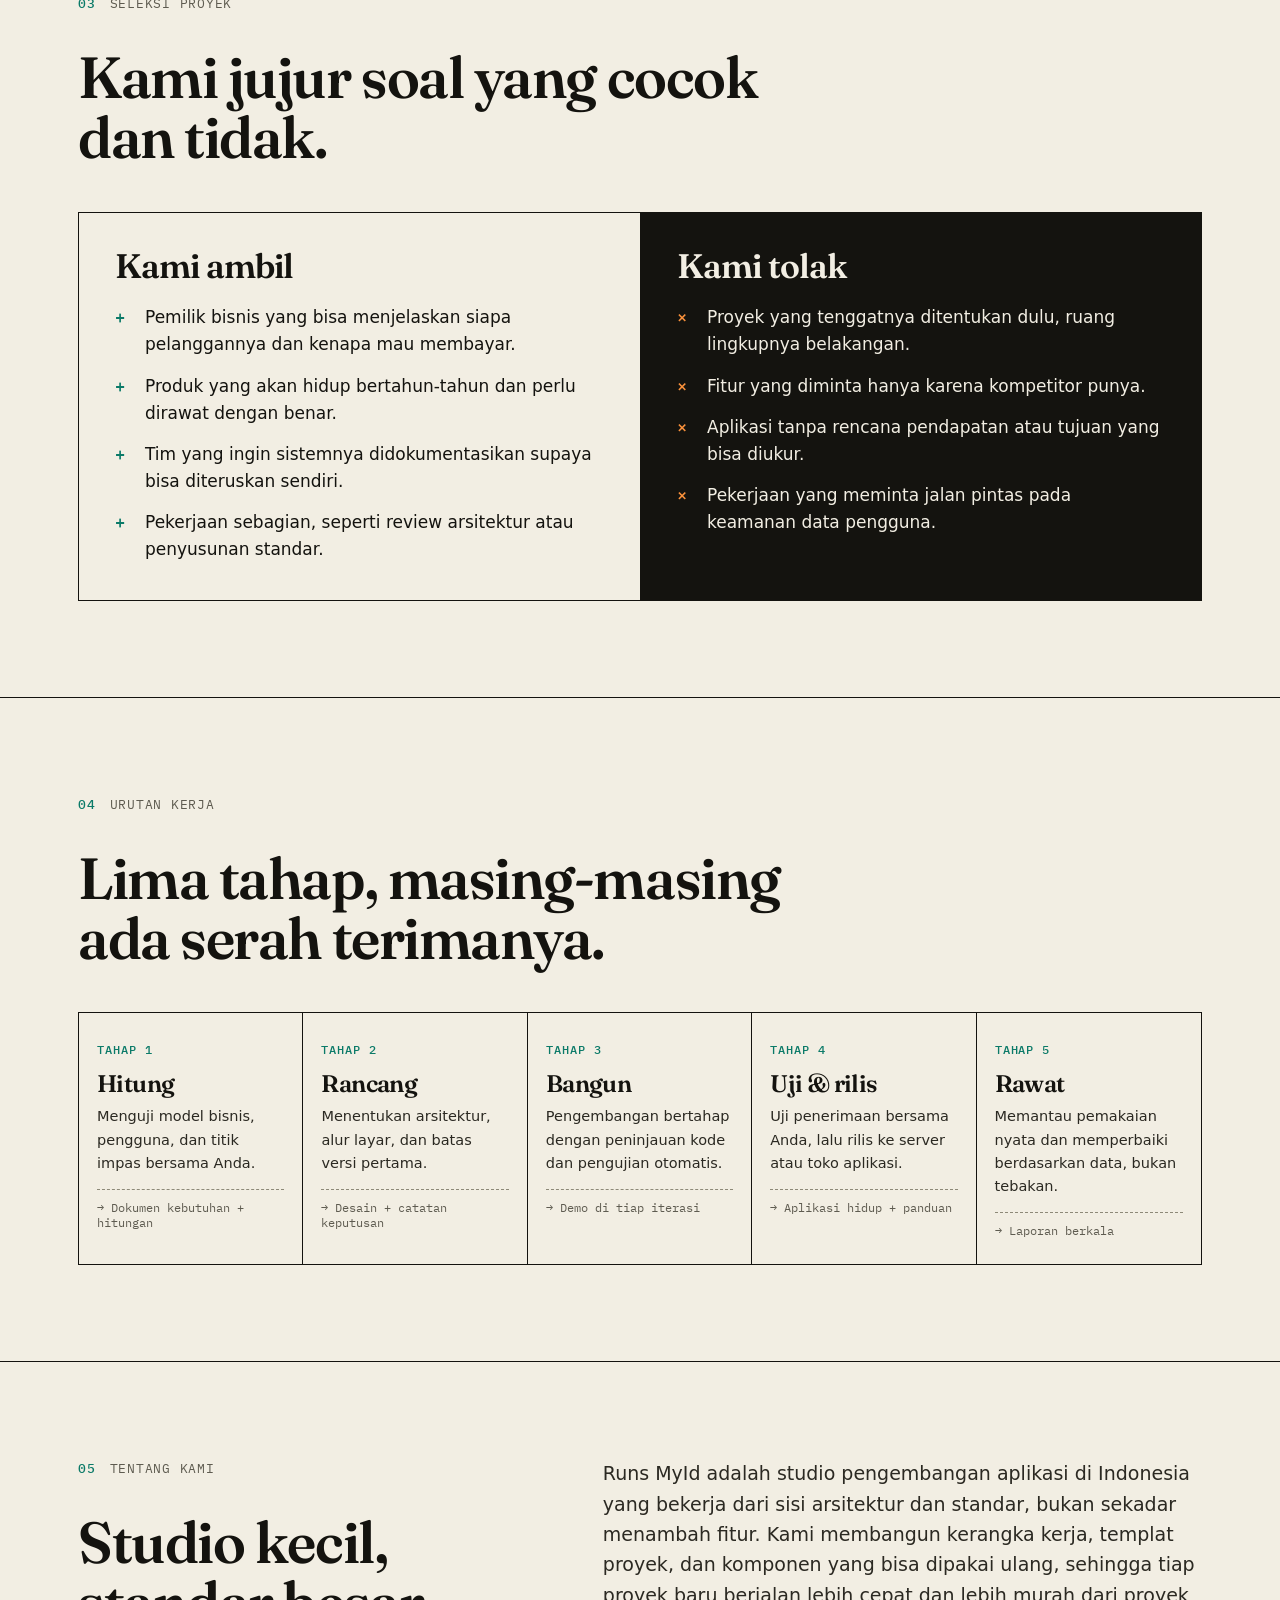
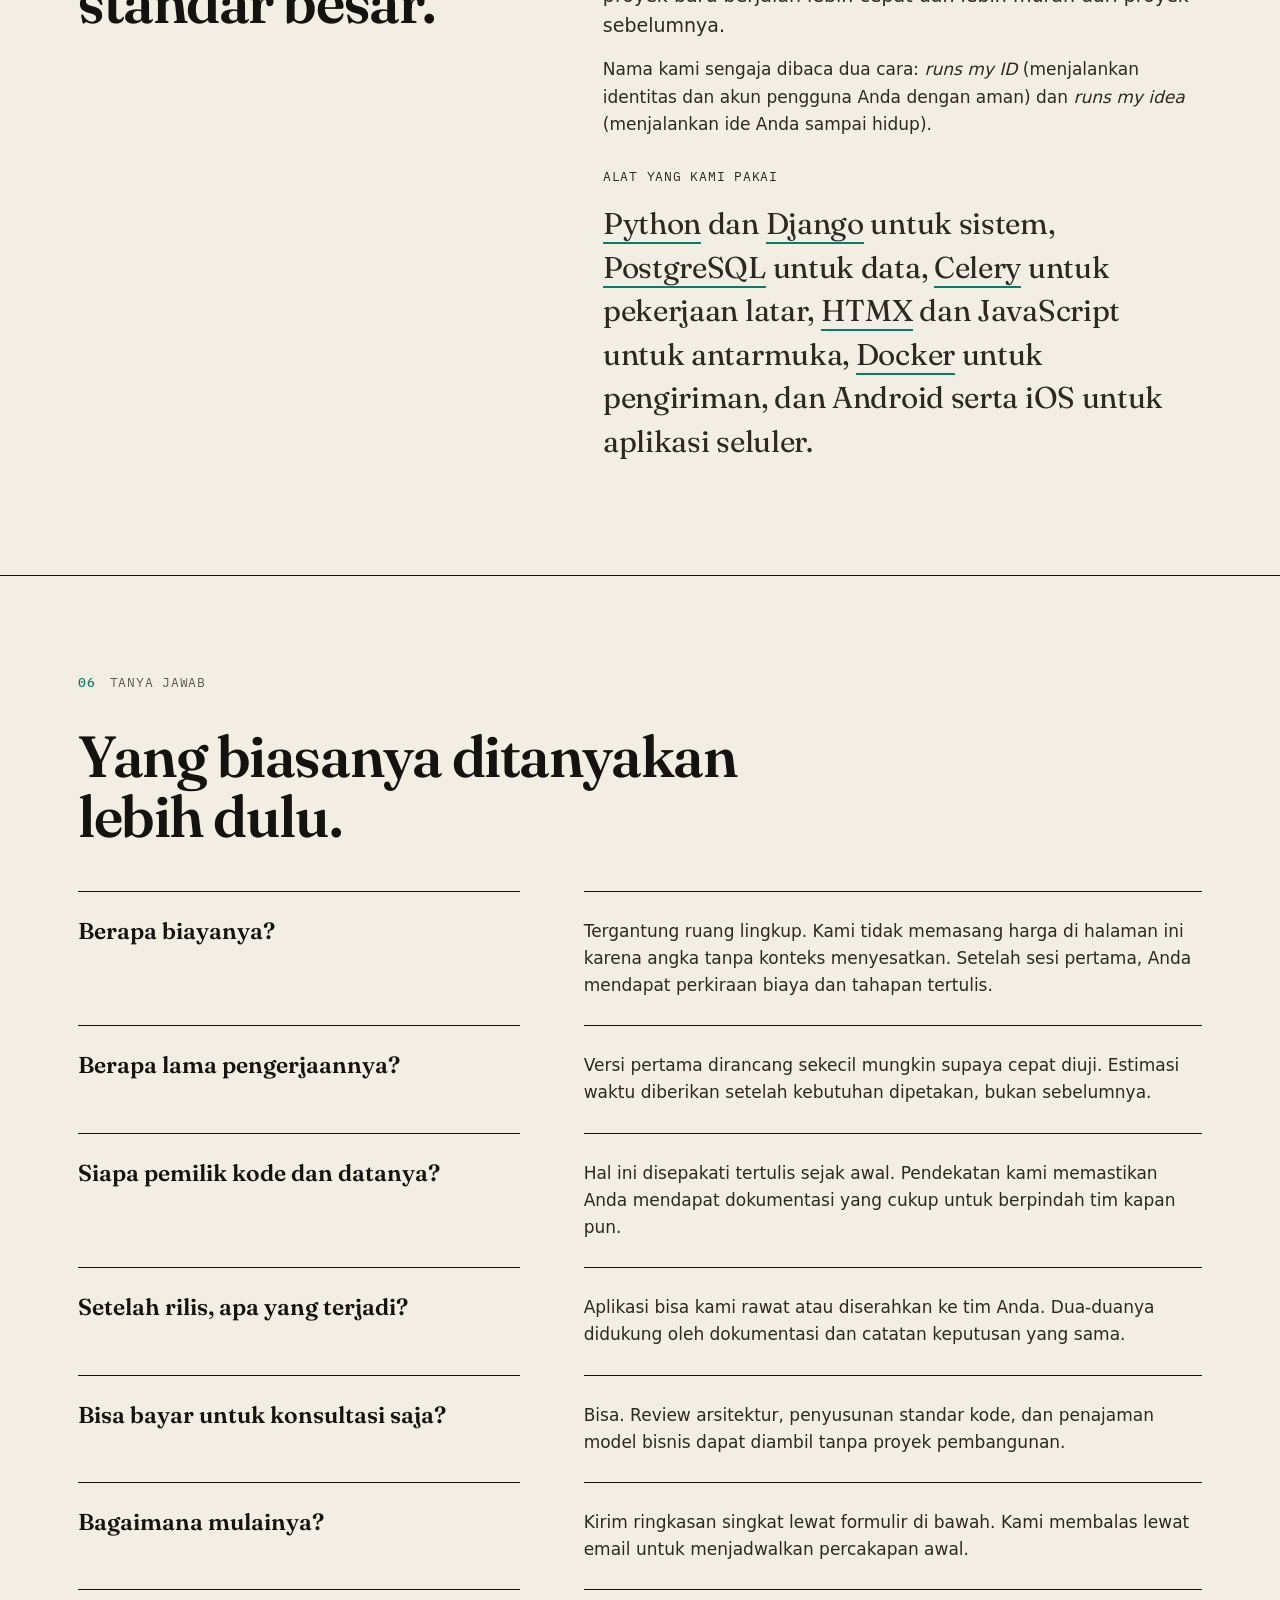
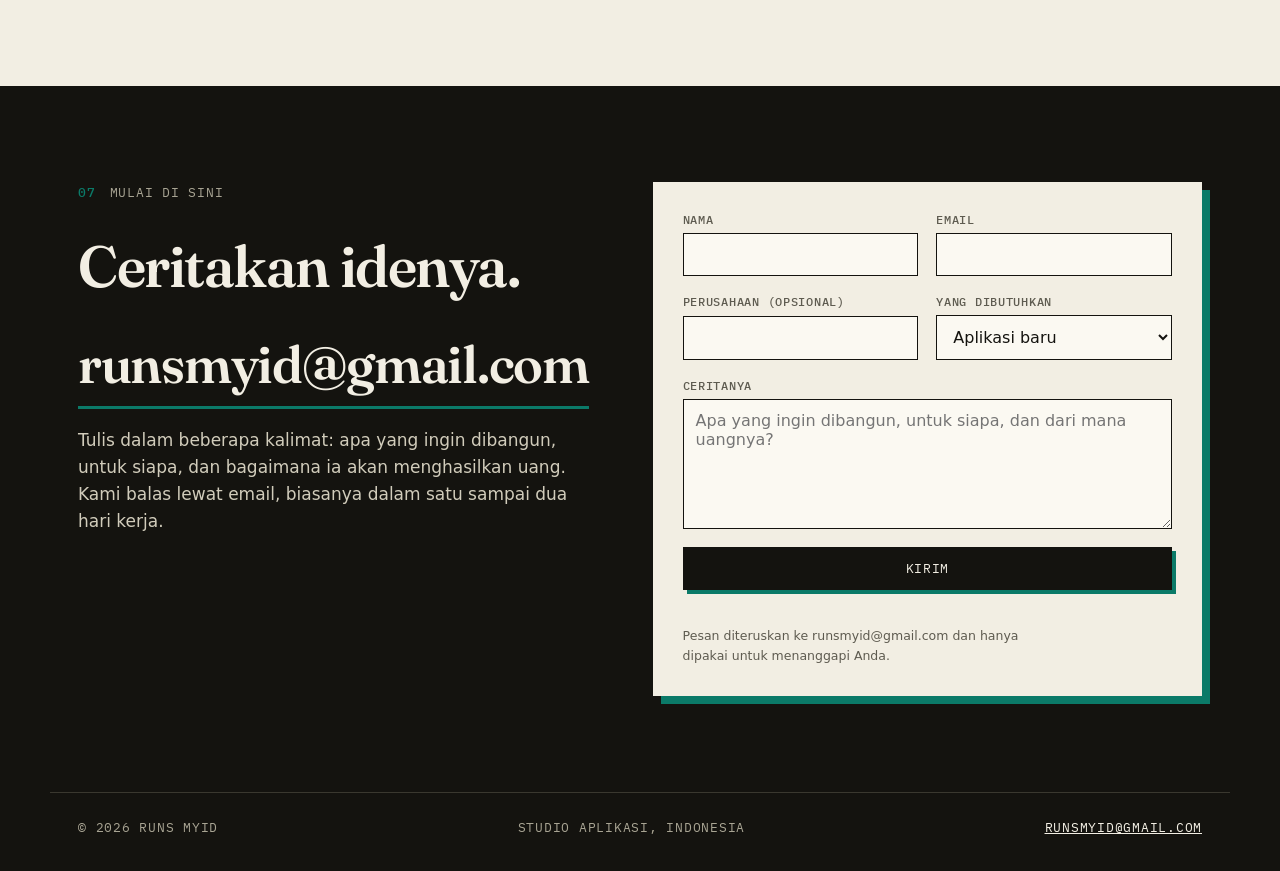
==== commit 250b66bf: "first commit" ====
--- a/index.html
+++ b/index.html
@@ -36,13 +36,10 @@
 .label b{color:var(--teal);font-weight:500}
 
 /* top strip */
-.strip{background:var(--ink);color:var(--paper);padding:8px 0}
-.strip .w{display:flex;justify-content:space-between;gap:16px;flex-wrap:wrap}
-.strip a{text-decoration:none;border-bottom:1px solid rgba(242,238,227,.4)}
 header{border-bottom:1.5px solid var(--rule)}
 .bar{display:flex;align-items:center;justify-content:space-between;padding:18px 0;gap:20px}
 .brand{display:flex;align-items:center;gap:12px;text-decoration:none;font-family:var(--serif);font-weight:800;font-size:26px;letter-spacing:-.03em}
-.brand img{width:38px;height:38px}
+.brand img{height:42px;width:auto}
 .brand i{font-style:normal;color:var(--teal)}
 nav{display:flex;gap:26px;align-items:center}
 nav a{text-decoration:none;font-size:15px}
@@ -60,7 +57,7 @@
 .hero h1 s{text-decoration-thickness:.07em;text-decoration-color:var(--red)}
 .hero p.l{font-size:20px;max-width:34em;margin:28px 0 34px;color:#2B2922}
 .cta{display:flex;gap:18px;flex-wrap:wrap}
-.glyph{position:absolute;right:-60px;top:20px;width:360px;opacity:.07;pointer-events:none;transform:rotate(-8deg)}
+.glyph{position:absolute;right:-40px;bottom:-40px;width:340px;opacity:.06;pointer-events:none}
 .hero{position:relative;overflow:hidden}
 .hero .w{position:relative}
 
@@ -143,8 +140,12 @@
 form input,form select,form textarea{width:100%;font:16px var(--sans);padding:11px 12px;border:1.5px solid var(--ink);background:#FBF9F2;color:var(--ink);border-radius:0;text-transform:none;letter-spacing:0}
 form textarea{min-height:130px;resize:vertical}
 .hp{position:absolute;left:-9999px}
-#msg{font-size:14.5px;min-height:20px}
-#msg.ok{color:var(--teal-d)}#msg.err{color:var(--red)}
+#msg{font-size:14.5px;line-height:1.5}
+#msg:not(:empty){padding:12px 14px;border:1.5px solid var(--ink);background:#FBF9F2}
+#msg.ok{border-color:var(--teal-d);color:var(--teal-d)}#msg.err{border-color:var(--red);color:#7c2d12}
+#msg .acts{display:flex;gap:10px;flex-wrap:wrap;margin-top:10px}
+#msg .acts a,#msg .acts button{font:500 12px var(--mono);letter-spacing:.05em;text-transform:uppercase;padding:8px 12px;border:1.5px solid var(--ink);background:var(--ink);color:var(--paper);text-decoration:none;cursor:pointer}
+#msg .acts button{background:transparent;color:var(--ink)}
 .contact form .fine{font-size:12.5px;color:var(--mute)}
 footer{background:var(--ink);color:#a8a493;padding:0 0 34px}
 footer .w{border-top:1px solid #3a382f;padding-top:24px;display:flex;justify-content:space-between;gap:16px;flex-wrap:wrap}
@@ -165,17 +166,15 @@
   tr:hover td{background:none}
   .glyph{width:240px;right:-70px}
 }
-@media(max-width:560px){.two{grid-template-columns:1fr}.fld{grid-template-columns:1fr}.w{padding:0 20px}}
+@media(max-width:560px){.bar{padding:12px 0}.brand{font-size:22px;gap:9px}.brand img{height:36px;width:auto}nav .btn{padding:10px 14px;font-size:12px;box-shadow:3px 3px 0 var(--teal)}.hero{padding:44px 0 64px}.two{grid-template-columns:1fr}.fld{grid-template-columns:1fr}.w{padding:0 20px}}
 @media(prefers-reduced-motion:reduce){*{transition:none!important;scroll-behavior:auto!important}}
 </style>
 </head>
 <body>
 
-<div class="strip mono"><div class="w"><span>Runs MyId — studio aplikasi, Indonesia</span><a href="mailto:runsmyid@gmail.com">runsmyid@gmail.com</a></div></div>
-
 <header>
   <div class="w bar">
-    <a class="brand" href="#atas"><img src="assets/logo/logo-master.svg" alt=""><span>Runs<i>MyId</i></span></a>
+    <a class="brand" href="#atas"><img src="assets/logo/logo-transparent.svg" alt=""><span>Runs<i>MyId</i></span></a>
     <nav>
       <a href="#prinsip">Prinsip</a><a href="#layanan">Layanan</a><a href="#alur">Alur</a><a href="#tanya">Tanya jawab</a>
       <a class="btn" href="#kontak">Ajak bicara</a>
@@ -185,7 +184,7 @@
 
 <main id="atas">
 <section class="hero">
-  <img class="glyph" src="assets/logo/logo-monochrome.svg" alt="">
+  <img class="glyph" src="assets/logo/logo-watermark.svg" alt="">
   <div class="w">
     <div>
       <p class="mono" style="color:var(--teal);margin-bottom:22px">Aplikasi / bisnis / angka</p>
@@ -377,20 +376,34 @@
 
 /* ---- formulir ---- */
 const f=$('f'),msg=$('msg'),btn=$('btn'),TO='runsmyid@gmail.com';
+function show(kind,text,d){
+  msg.className=kind;msg.textContent=text;
+  if(d){
+    const body=`Nama: ${d.nama}\nEmail: ${d.email}\nPerusahaan: ${d.perusahaan||'-'}\nKebutuhan: ${d.kebutuhan}\n\n${d.pesan}`;
+    const subj='Pesan dari website Runs MyId';
+    const acts=document.createElement('div');acts.className='acts';
+    const g=document.createElement('a');g.target='_blank';g.rel='noopener';
+    g.href='https://mail.google.com/mail/?view=cm&fs=1&to='+TO+'&su='+encodeURIComponent(subj)+'&body='+encodeURIComponent(body);g.textContent='Kirim lewat Gmail';
+    const m=document.createElement('a');m.href='mailto:'+TO+'?subject='+encodeURIComponent(subj)+'&body='+encodeURIComponent(body);m.textContent='Buka aplikasi email';
+    const c=document.createElement('button');c.type='button';c.textContent='Salin pesan';
+    c.onclick=async()=>{try{await navigator.clipboard.writeText(`Kepada: ${TO}\n\n${body}`);c.textContent='Tersalin'}catch(_){c.textContent='Gagal menyalin'}};
+    acts.append(g,m,c);msg.append(acts);
+  }
+  msg.scrollIntoView({block:'nearest',behavior:'smooth'});
+}
 f.addEventListener('submit',async e=>{
   e.preventDefault();
-  const d=Object.fromEntries(new FormData(f).entries());msg.className='';
+  const d=Object.fromEntries(new FormData(f).entries());
   if(d._honey)return;
-  if(!d.nama.trim()||!/^\S+@\S+\.\S+$/.test(d.email)||!d.pesan.trim()){msg.className='err';msg.textContent='Lengkapi nama, email yang valid, dan ceritanya.';return}
-  btn.disabled=true;btn.textContent='Mengirim…';
+  if(!d.nama.trim()||!/^\S+@\S+\.\S+$/.test(d.email)||!d.pesan.trim()){show('err','Lengkapi nama, email yang valid, dan ceritanya.');return}
+  btn.disabled=true;btn.textContent='Mengirim…';show('','Mengirim pesan…');
   try{
     const r=await fetch('https://formsubmit.co/ajax/'+TO,{method:'POST',headers:{'Content-Type':'application/json',Accept:'application/json'},body:JSON.stringify(d)});
-    const o=await r.json();if(!r.ok||o.success==='false')throw 0;
-    msg.className='ok';msg.textContent='Terkirim. Kami balas lewat email.';f.reset();
-  }catch(_){
-    const body=`Nama: ${d.nama}\nEmail: ${d.email}\nPerusahaan: ${d.perusahaan||'-'}\nKebutuhan: ${d.kebutuhan}\n\n${d.pesan}`;
-    msg.className='err';msg.textContent='Pengiriman otomatis gagal, aplikasi email Anda dibuka sebagai gantinya.';
-    location.href=`mailto:${TO}?subject=${encodeURIComponent('Pesan dari website Runs MyId')}&body=${encodeURIComponent(body)}`;
+    const o=await r.json().catch(()=>({}));
+    if(!r.ok||String(o.success)!=='true')throw new Error(o.message||'gagal');
+    show('ok','Terkirim. Terima kasih, kami balas lewat email.');f.reset();
+  }catch(err){
+    show('err','Pesan belum bisa dikirim otomatis. Pakai salah satu cara ini supaya pesan Anda tetap sampai:',d);
   }finally{btn.disabled=false;btn.textContent='Kirim'}
 });
 </script>
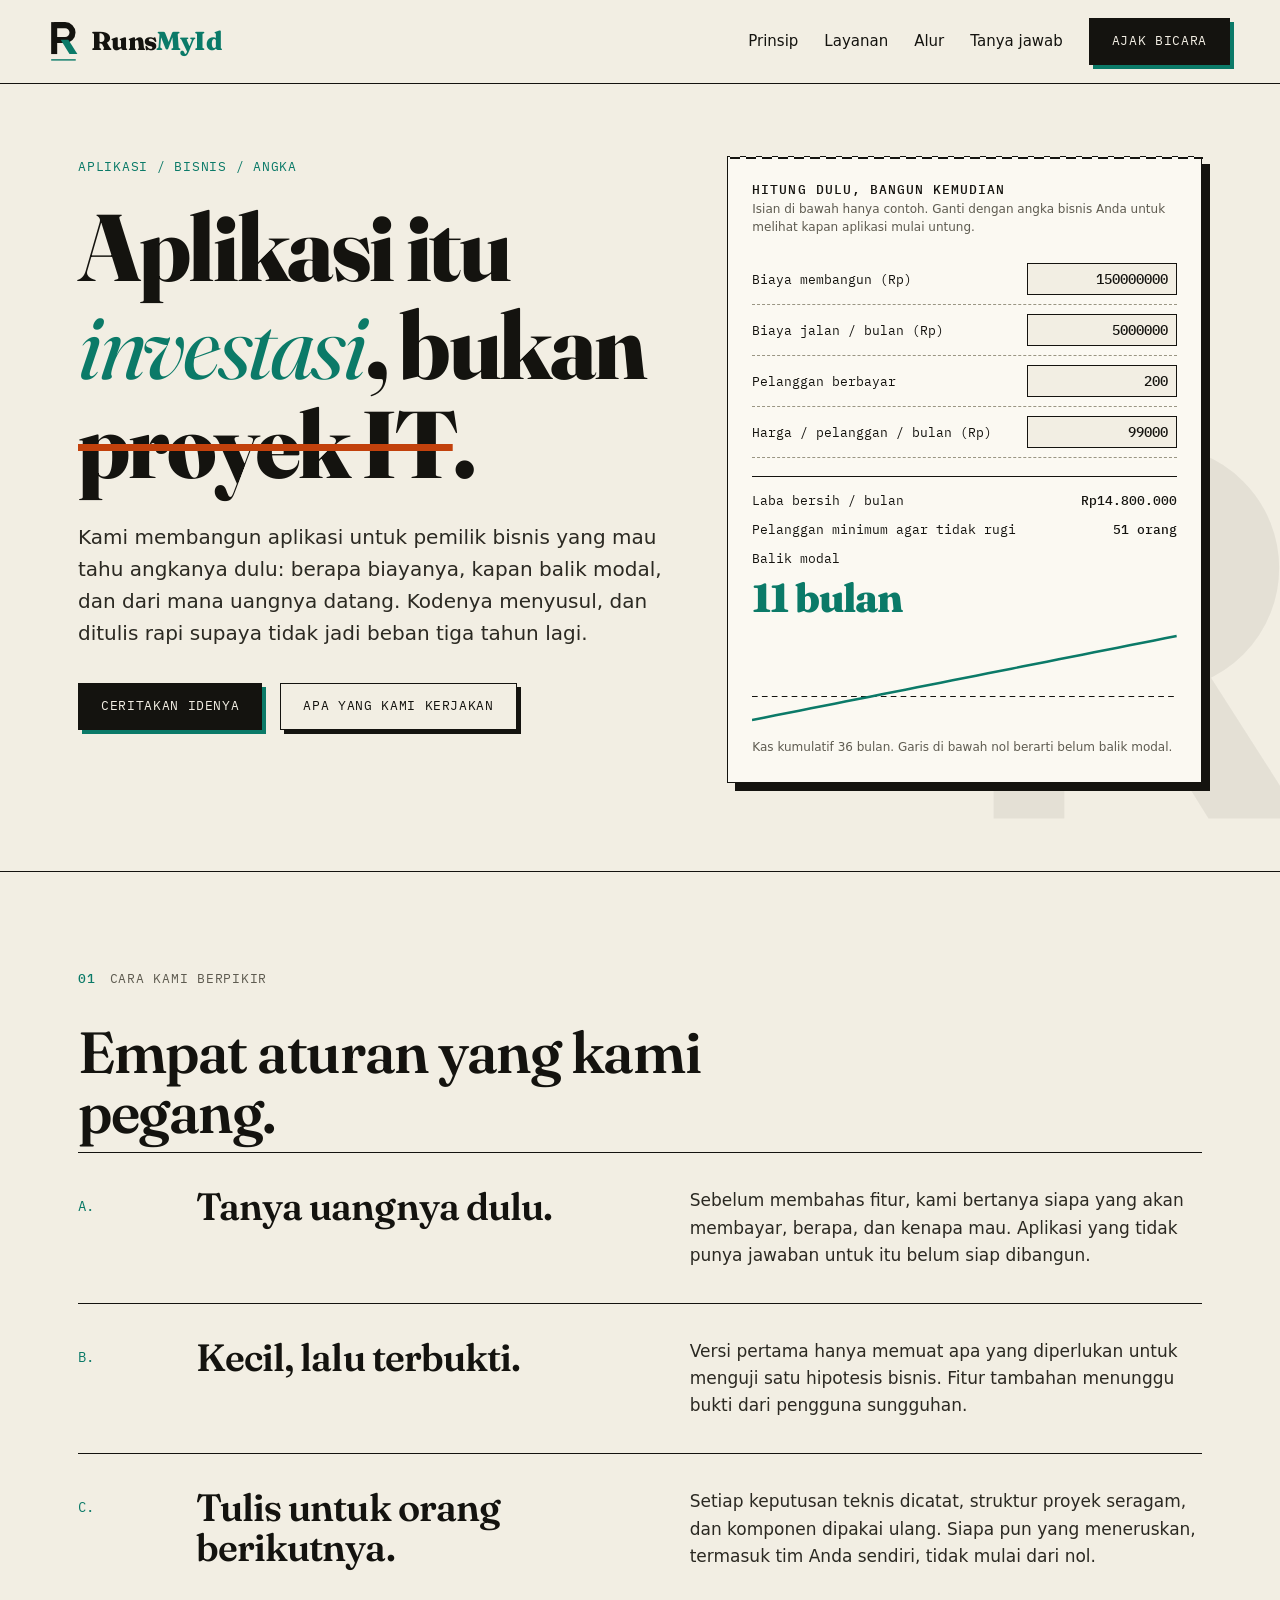
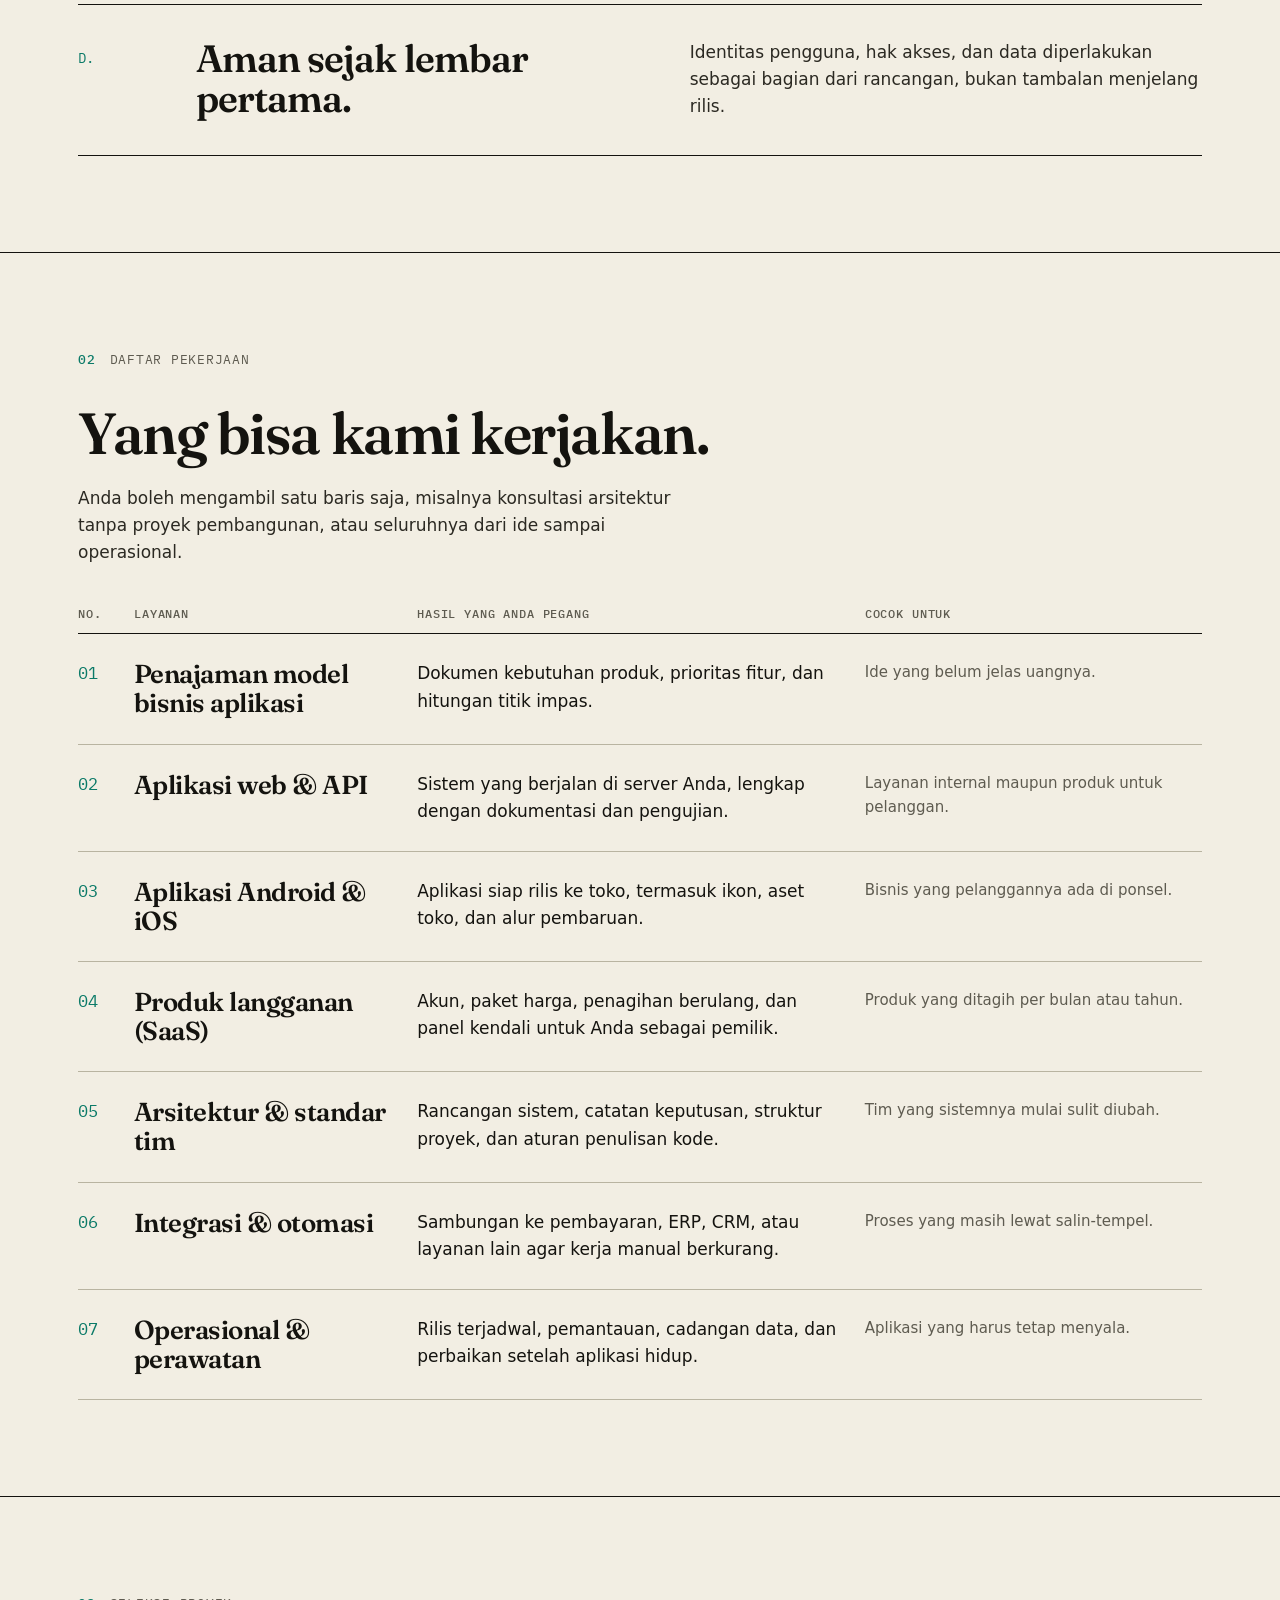
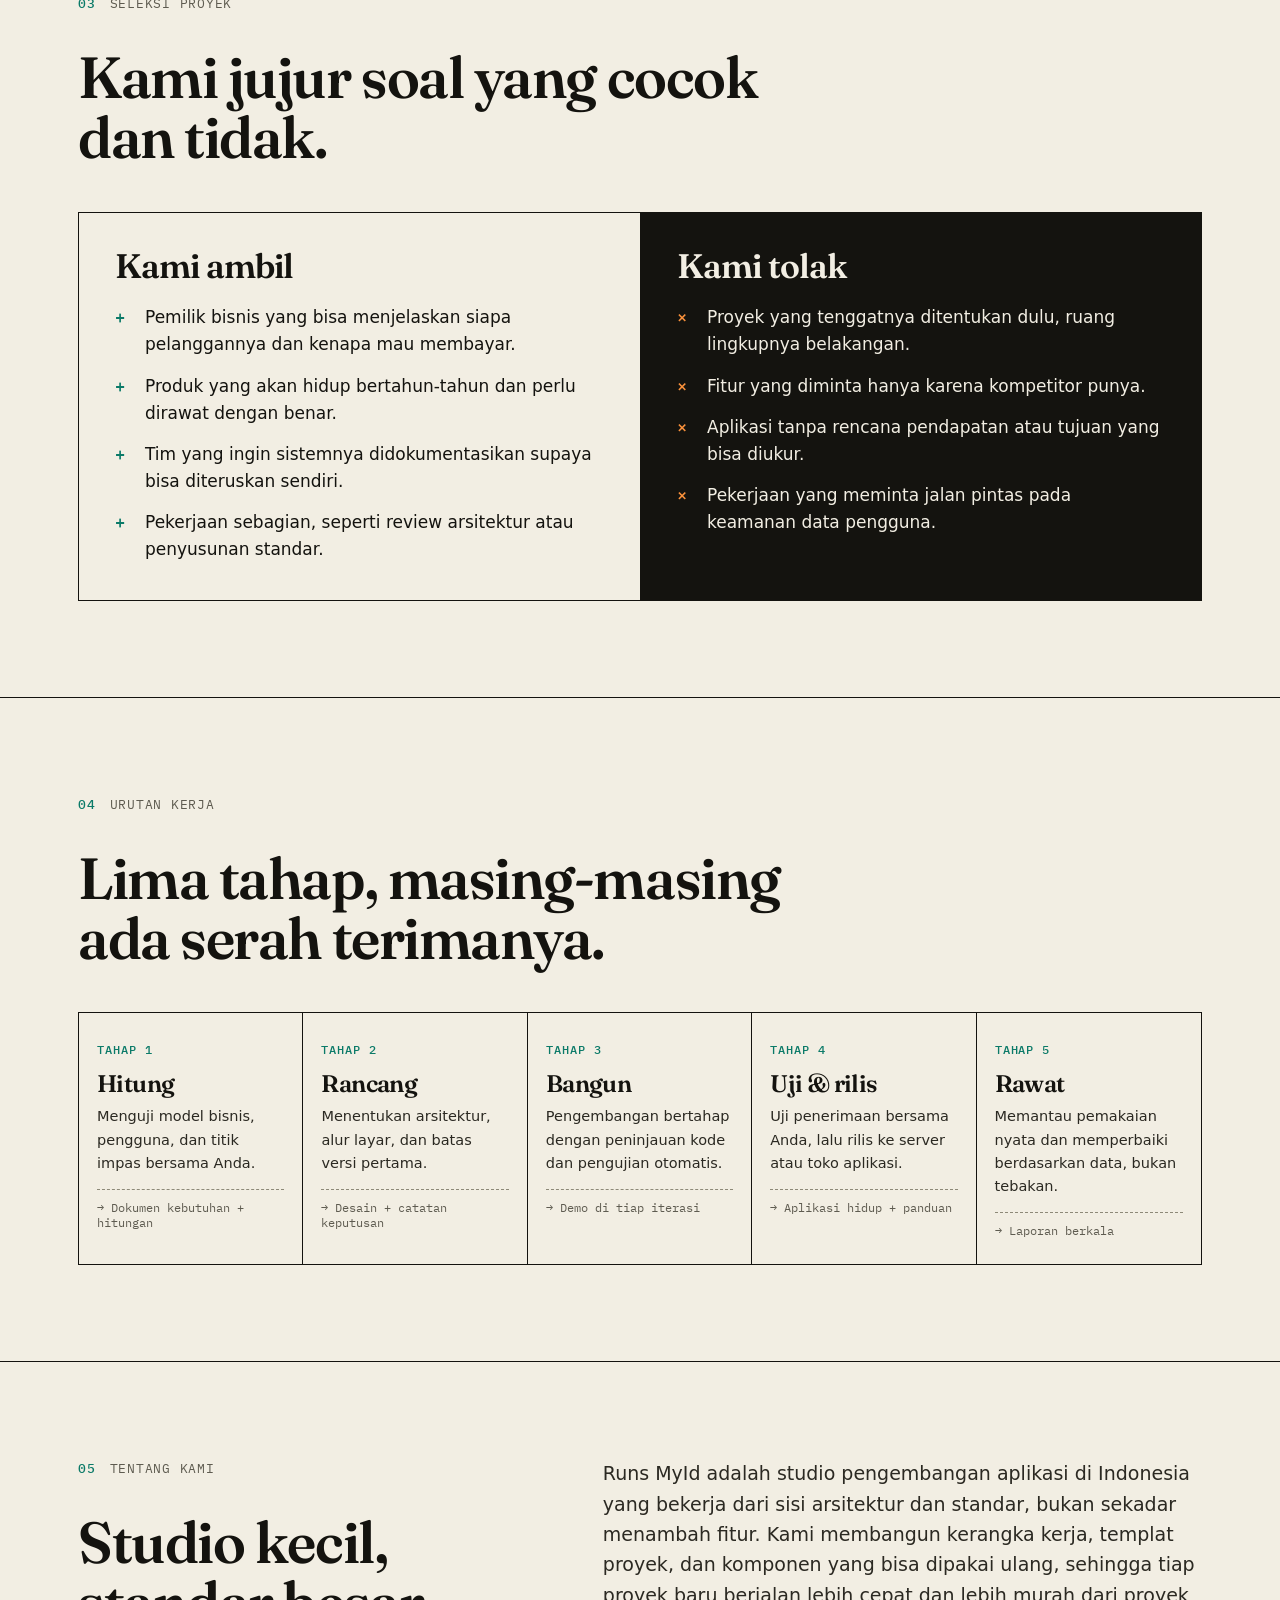
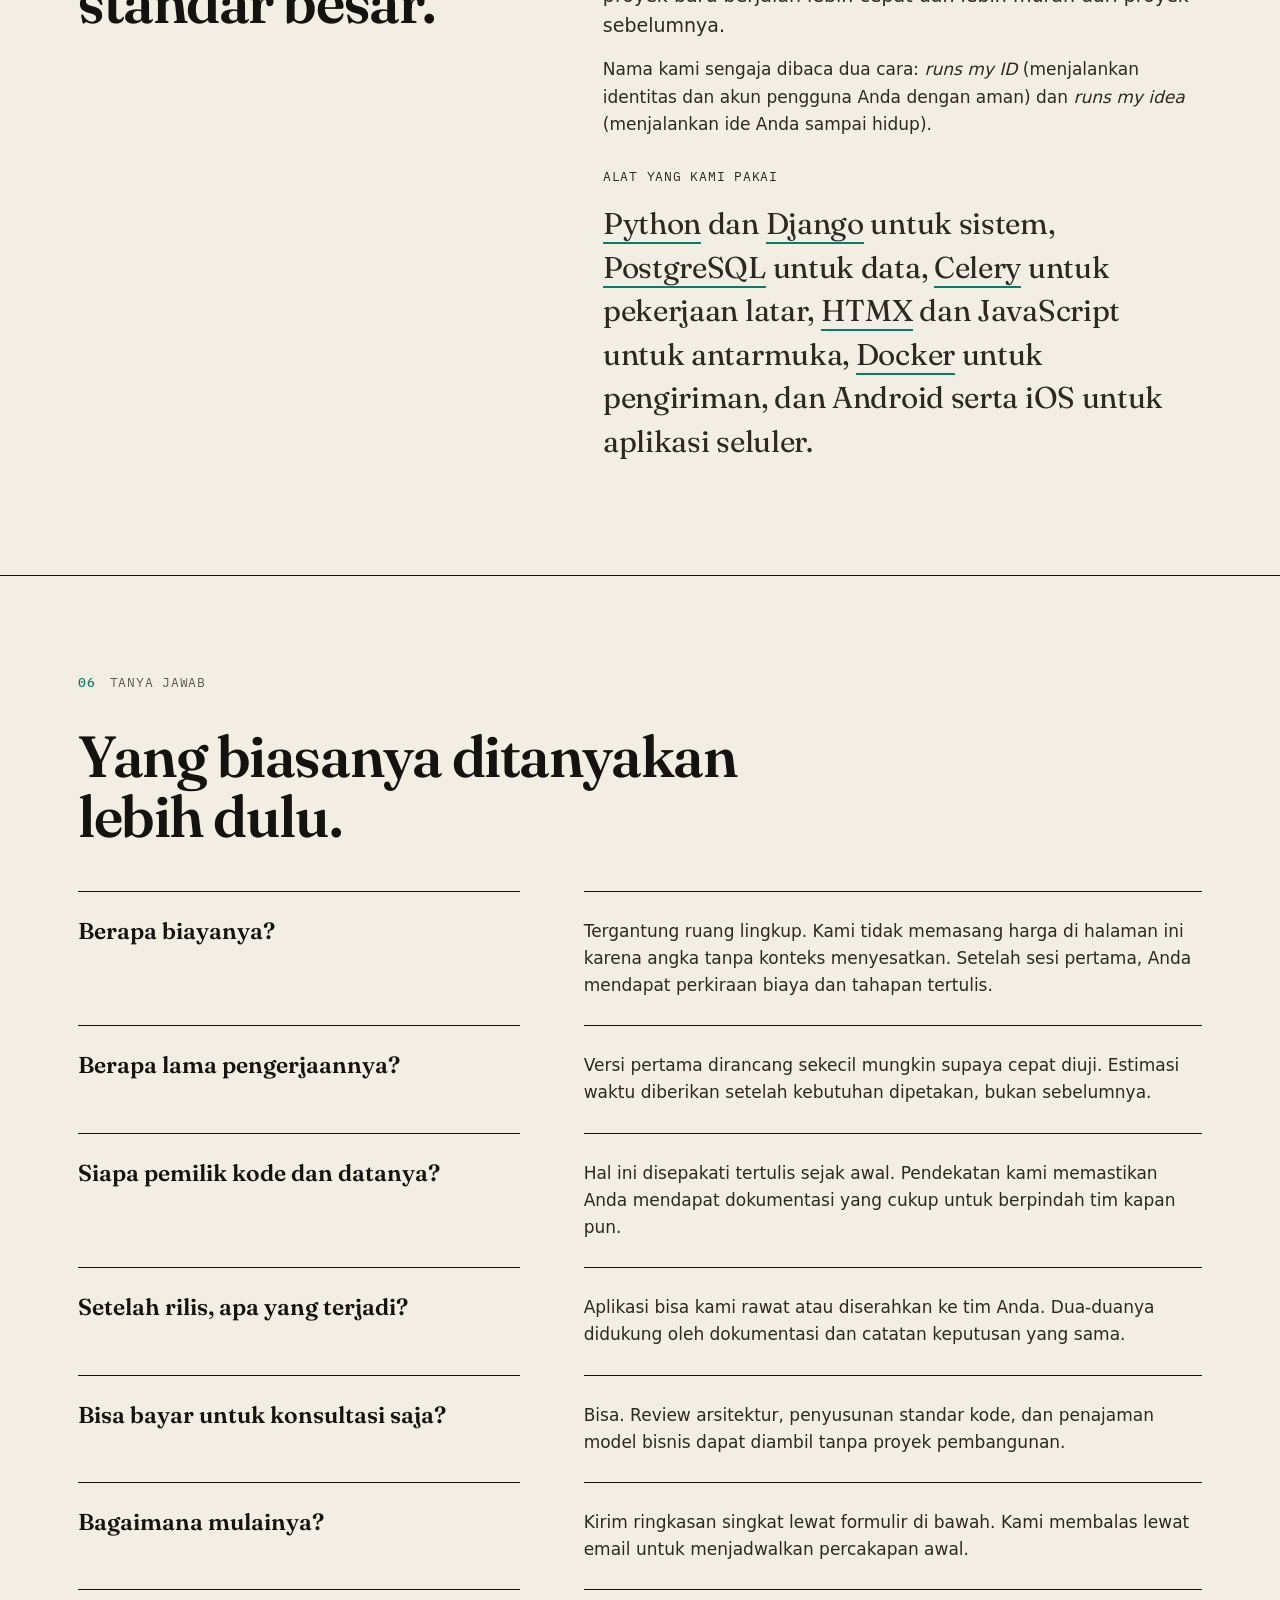
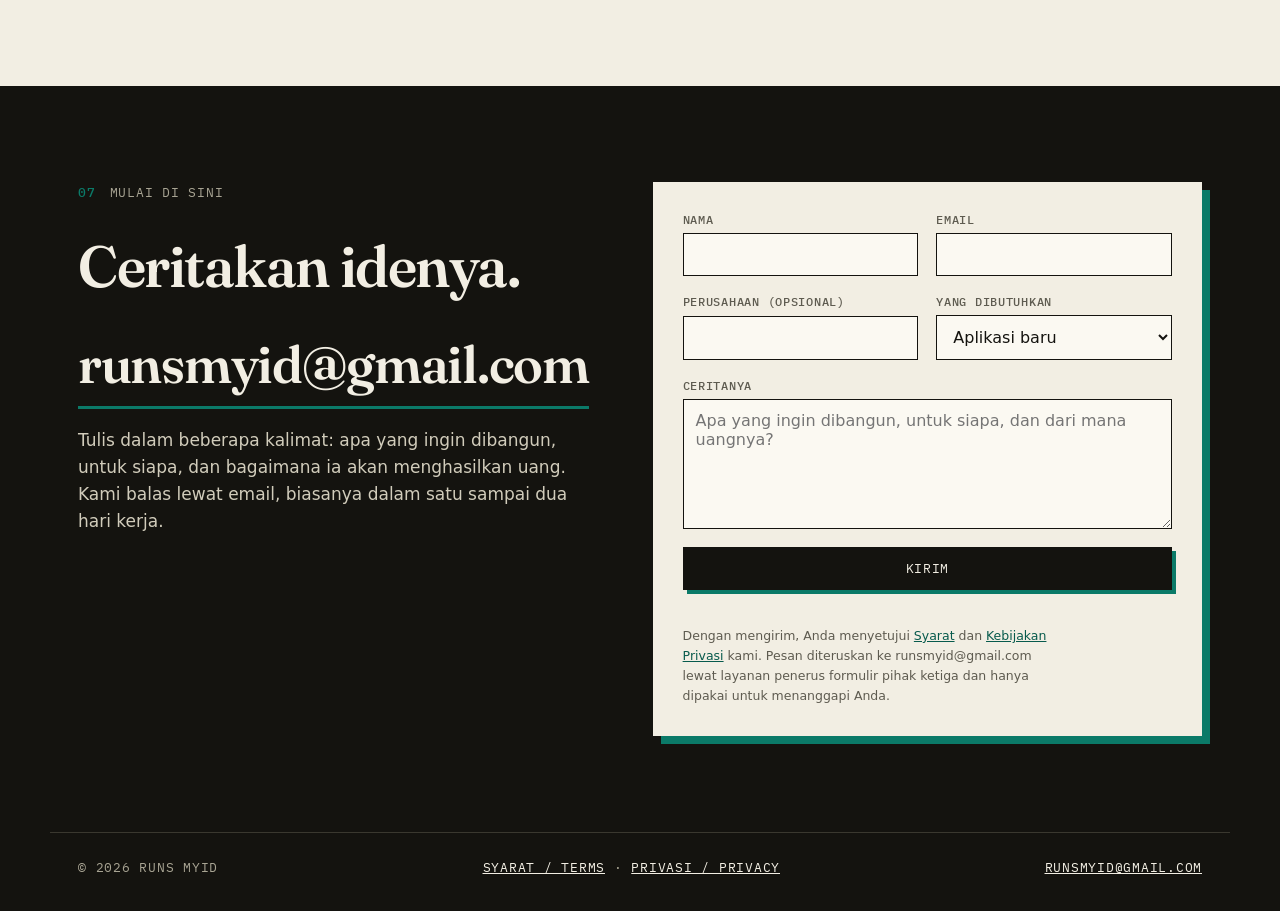
==== commit 3a2b587c: "first commit" ====
--- a/index.html
+++ b/index.html
@@ -139,7 +139,6 @@
 label.f{display:grid;gap:6px;font:500 12px var(--mono);letter-spacing:.06em;text-transform:uppercase;color:var(--mute)}
 form input,form select,form textarea{width:100%;font:16px var(--sans);padding:11px 12px;border:1.5px solid var(--ink);background:#FBF9F2;color:var(--ink);border-radius:0;text-transform:none;letter-spacing:0}
 form textarea{min-height:130px;resize:vertical}
-.hp{position:absolute;left:-9999px}
 #msg{font-size:14.5px;line-height:1.5}
 #msg:not(:empty){padding:12px 14px;border:1.5px solid var(--ink);background:#FBF9F2}
 #msg.ok{border-color:var(--teal-d);color:var(--teal-d)}#msg.err{border-color:var(--red);color:#7c2d12}
@@ -147,9 +146,11 @@
 #msg .acts a,#msg .acts button{font:500 12px var(--mono);letter-spacing:.05em;text-transform:uppercase;padding:8px 12px;border:1.5px solid var(--ink);background:var(--ink);color:var(--paper);text-decoration:none;cursor:pointer}
 #msg .acts button{background:transparent;color:var(--ink)}
 .contact form .fine{font-size:12.5px;color:var(--mute)}
+.contact form .fine a{color:var(--teal-d)}
 footer{background:var(--ink);color:#a8a493;padding:0 0 34px}
 footer .w{border-top:1px solid #3a382f;padding-top:24px;display:flex;justify-content:space-between;gap:16px;flex-wrap:wrap}
 footer a{color:var(--paper)}
+footer a:hover{color:#14B8A6}
 
 @media(max-width:920px){
   .hero .w,.cols,.contact .g,dl{grid-template-columns:1fr}
@@ -322,7 +323,6 @@
       <input type="hidden" name="_subject" value="Pesan baru dari website Runs MyId">
       <input type="hidden" name="_template" value="table">
       <input type="hidden" name="_captcha" value="false">
-      <input class="hp" type="text" name="_honey" tabindex="-1" autocomplete="off" aria-hidden="true">
       <div class="two">
         <label class="f">Nama<input name="nama" required autocomplete="name"></label>
         <label class="f">Email<input name="email" type="email" required autocomplete="email"></label>
@@ -339,14 +339,14 @@
       <label class="f">Ceritanya<textarea name="pesan" required placeholder="Apa yang ingin dibangun, untuk siapa, dan dari mana uangnya?"></textarea></label>
       <button class="btn" type="submit" id="btn">Kirim</button>
       <div id="msg" role="status" aria-live="polite"></div>
-      <p class="fine">Pesan diteruskan ke runsmyid@gmail.com dan hanya dipakai untuk menanggapi Anda.</p>
+      <p class="fine">Dengan mengirim, Anda menyetujui <a href="terms.html">Syarat</a> dan <a href="privacy.html">Kebijakan Privasi</a> kami. Pesan diteruskan ke runsmyid@gmail.com lewat layanan penerus formulir pihak ketiga dan hanya dipakai untuk menanggapi Anda.</p>
     </form>
   </div>
 </section>
 </main>
 
 <footer>
-  <div class="w mono"><span>© <span id="yr"></span> Runs MyId</span><span>Studio aplikasi, Indonesia</span><a href="mailto:runsmyid@gmail.com">runsmyid@gmail.com</a></div>
+  <div class="w mono"><span>© <span id="yr"></span> Runs MyId</span><span><a href="terms.html">Syarat / Terms</a> · <a href="privacy.html">Privasi / Privacy</a></span><a href="mailto:runsmyid@gmail.com">runsmyid@gmail.com</a></div>
 </footer>
 
 <script>
@@ -376,6 +376,7 @@
 
 /* ---- formulir ---- */
 const f=$('f'),msg=$('msg'),btn=$('btn'),TO='runsmyid@gmail.com';
+const W3F_KEY='';   // tempel Access Key Web3Forms di sini (gratis, web3forms.com) agar pengiriman andal
 function show(kind,text,d){
   msg.className=kind;msg.textContent=text;
   if(d){
@@ -394,17 +395,24 @@
 f.addEventListener('submit',async e=>{
   e.preventDefault();
   const d=Object.fromEntries(new FormData(f).entries());
-  if(d._honey)return;
   if(!d.nama.trim()||!/^\S+@\S+\.\S+$/.test(d.email)||!d.pesan.trim()){show('err','Lengkapi nama, email yang valid, dan ceritanya.');return}
   btn.disabled=true;btn.textContent='Mengirim…';show('','Mengirim pesan…');
+  const ctl=new AbortController(),timer=setTimeout(()=>ctl.abort(),9000);   // jangan pernah menggantung
   try{
-    const r=await fetch('https://formsubmit.co/ajax/'+TO,{method:'POST',headers:{'Content-Type':'application/json',Accept:'application/json'},body:JSON.stringify(d)});
-    const o=await r.json().catch(()=>({}));
+    let r,o;
+    if(W3F_KEY){   // Web3Forms (disarankan): isi W3F_KEY di atas
+      r=await fetch('https://api.web3forms.com/submit',{method:'POST',signal:ctl.signal,headers:{'Content-Type':'application/json',Accept:'application/json'},
+        body:JSON.stringify({access_key:W3F_KEY,subject:'Pesan baru dari website Runs MyId',from_name:'Website Runs MyId',name:d.nama,email:d.email,perusahaan:d.perusahaan||'-',kebutuhan:d.kebutuhan,message:d.pesan})});
+    }else{         // cadangan: FormSubmit (butuh aktivasi email sekali)
+      r=await fetch('https://formsubmit.co/ajax/'+TO,{method:'POST',signal:ctl.signal,headers:{'Content-Type':'application/json',Accept:'application/json'},body:JSON.stringify(d)});
+    }
+    o=await r.json().catch(()=>({}));
     if(!r.ok||String(o.success)!=='true')throw new Error(o.message||'gagal');
     show('ok','Terkirim. Terima kasih, kami balas lewat email.');f.reset();
   }catch(err){
-    show('err','Pesan belum bisa dikirim otomatis. Pakai salah satu cara ini supaya pesan Anda tetap sampai:',d);
-  }finally{btn.disabled=false;btn.textContent='Kirim'}
+    const habis=err&&err.name==='AbortError';
+    show('err',(habis?'Server pengiriman tidak merespons. ':'Pesan belum bisa dikirim otomatis. ')+'Pakai salah satu cara ini supaya pesan Anda tetap sampai:',d);
+  }finally{clearTimeout(timer);btn.disabled=false;btn.textContent='Kirim'}
 });
 </script>
 </body>
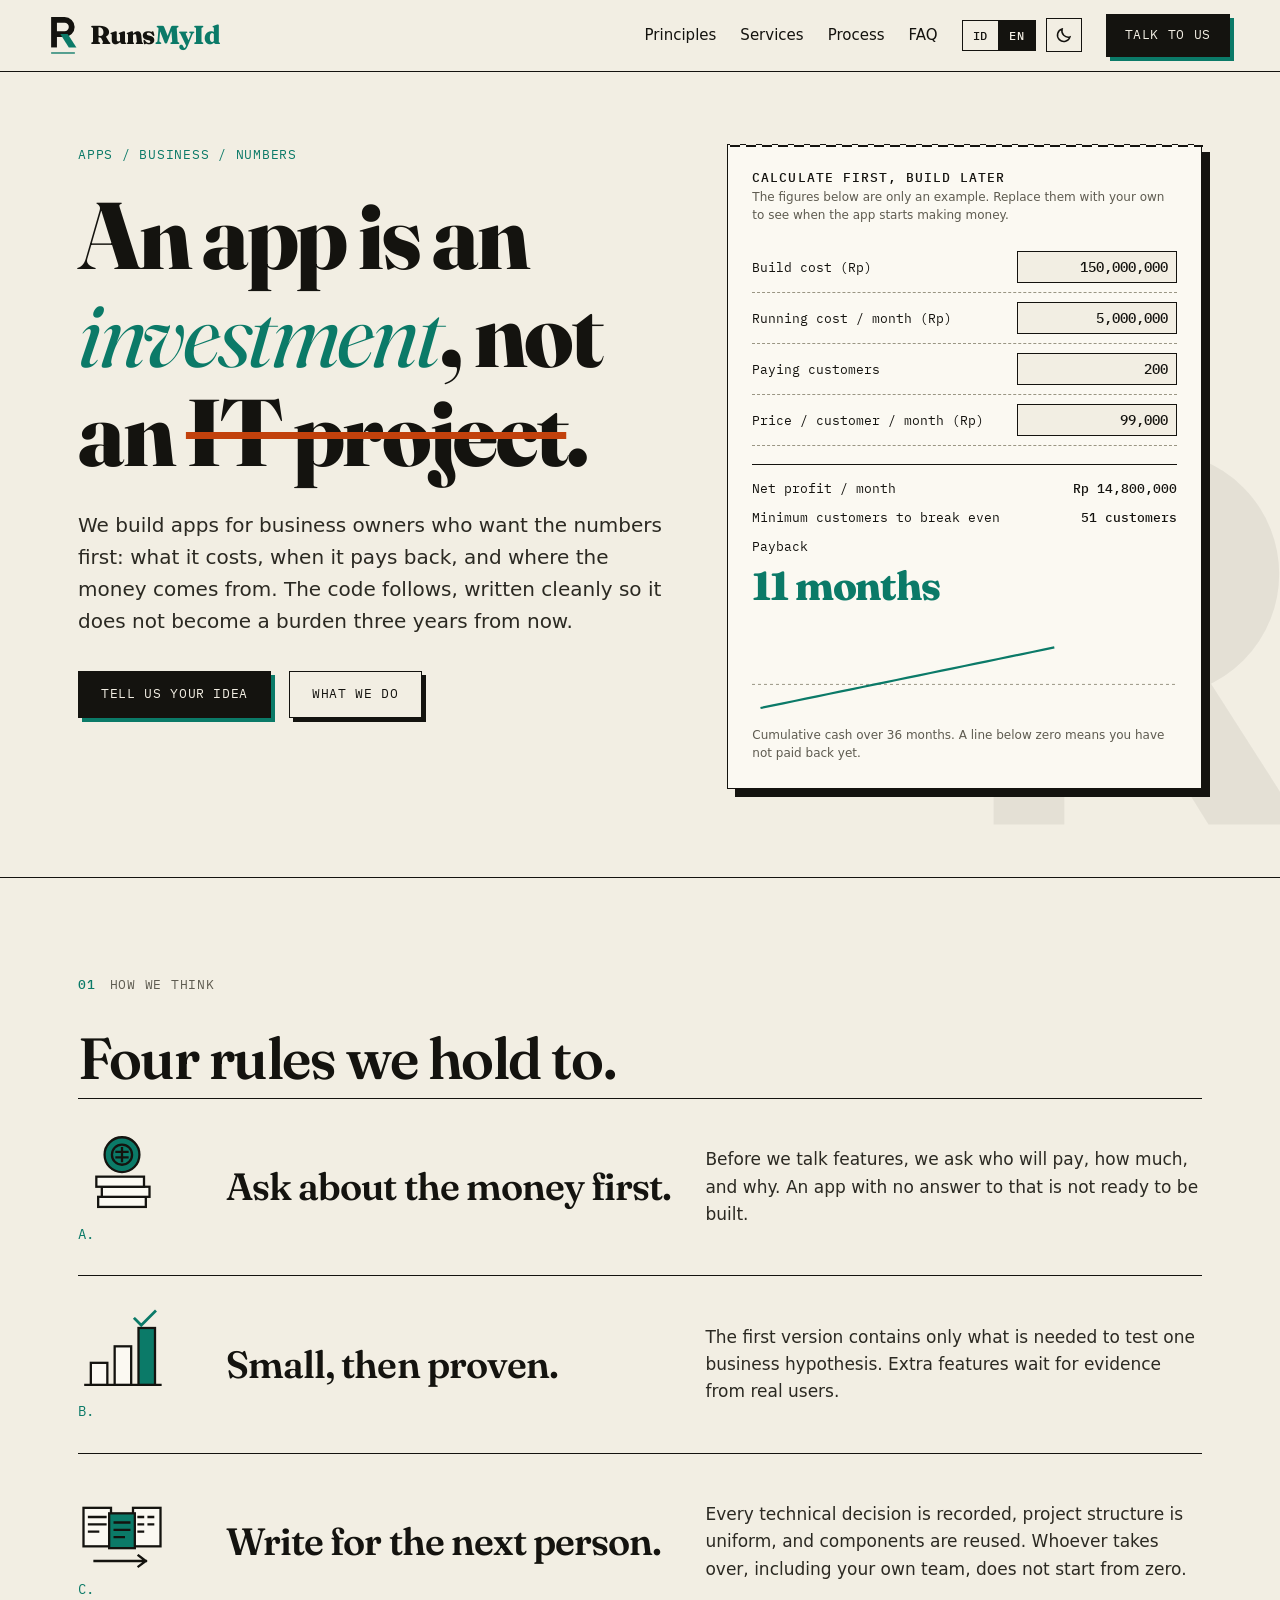
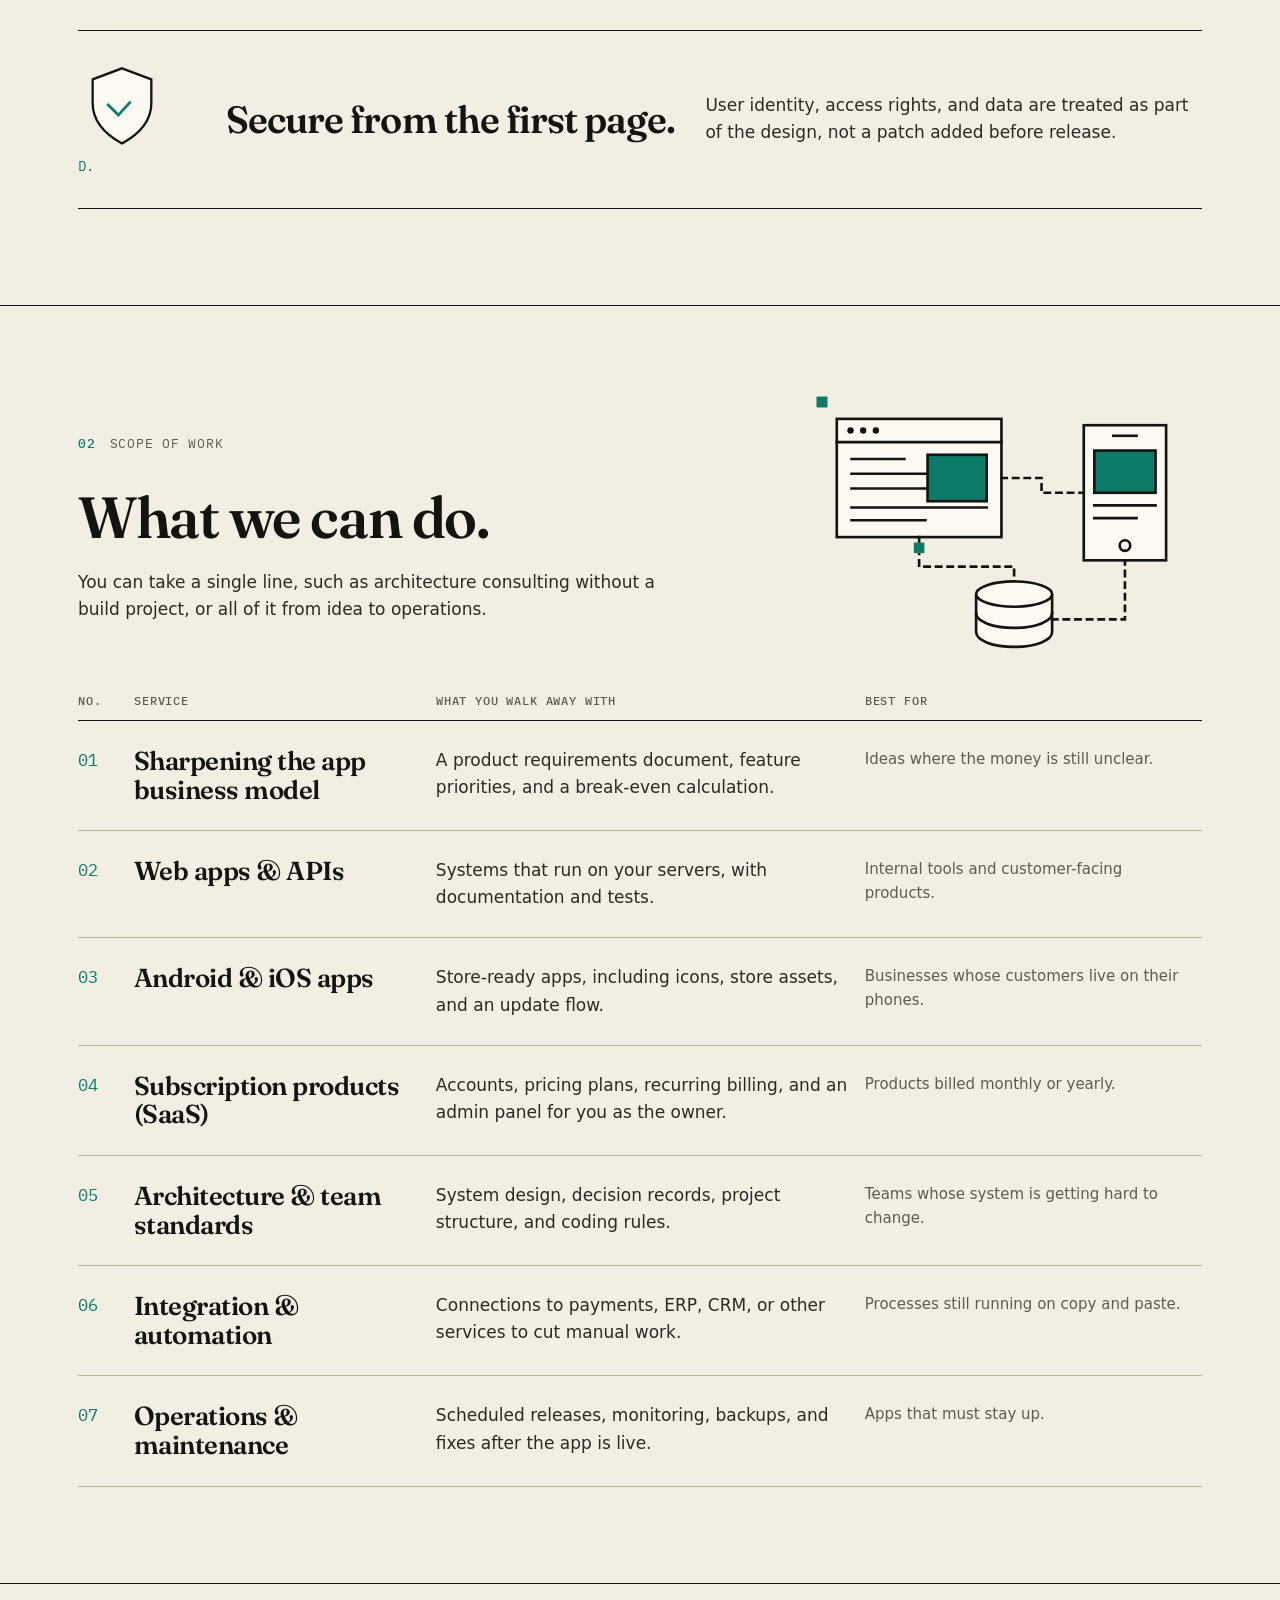
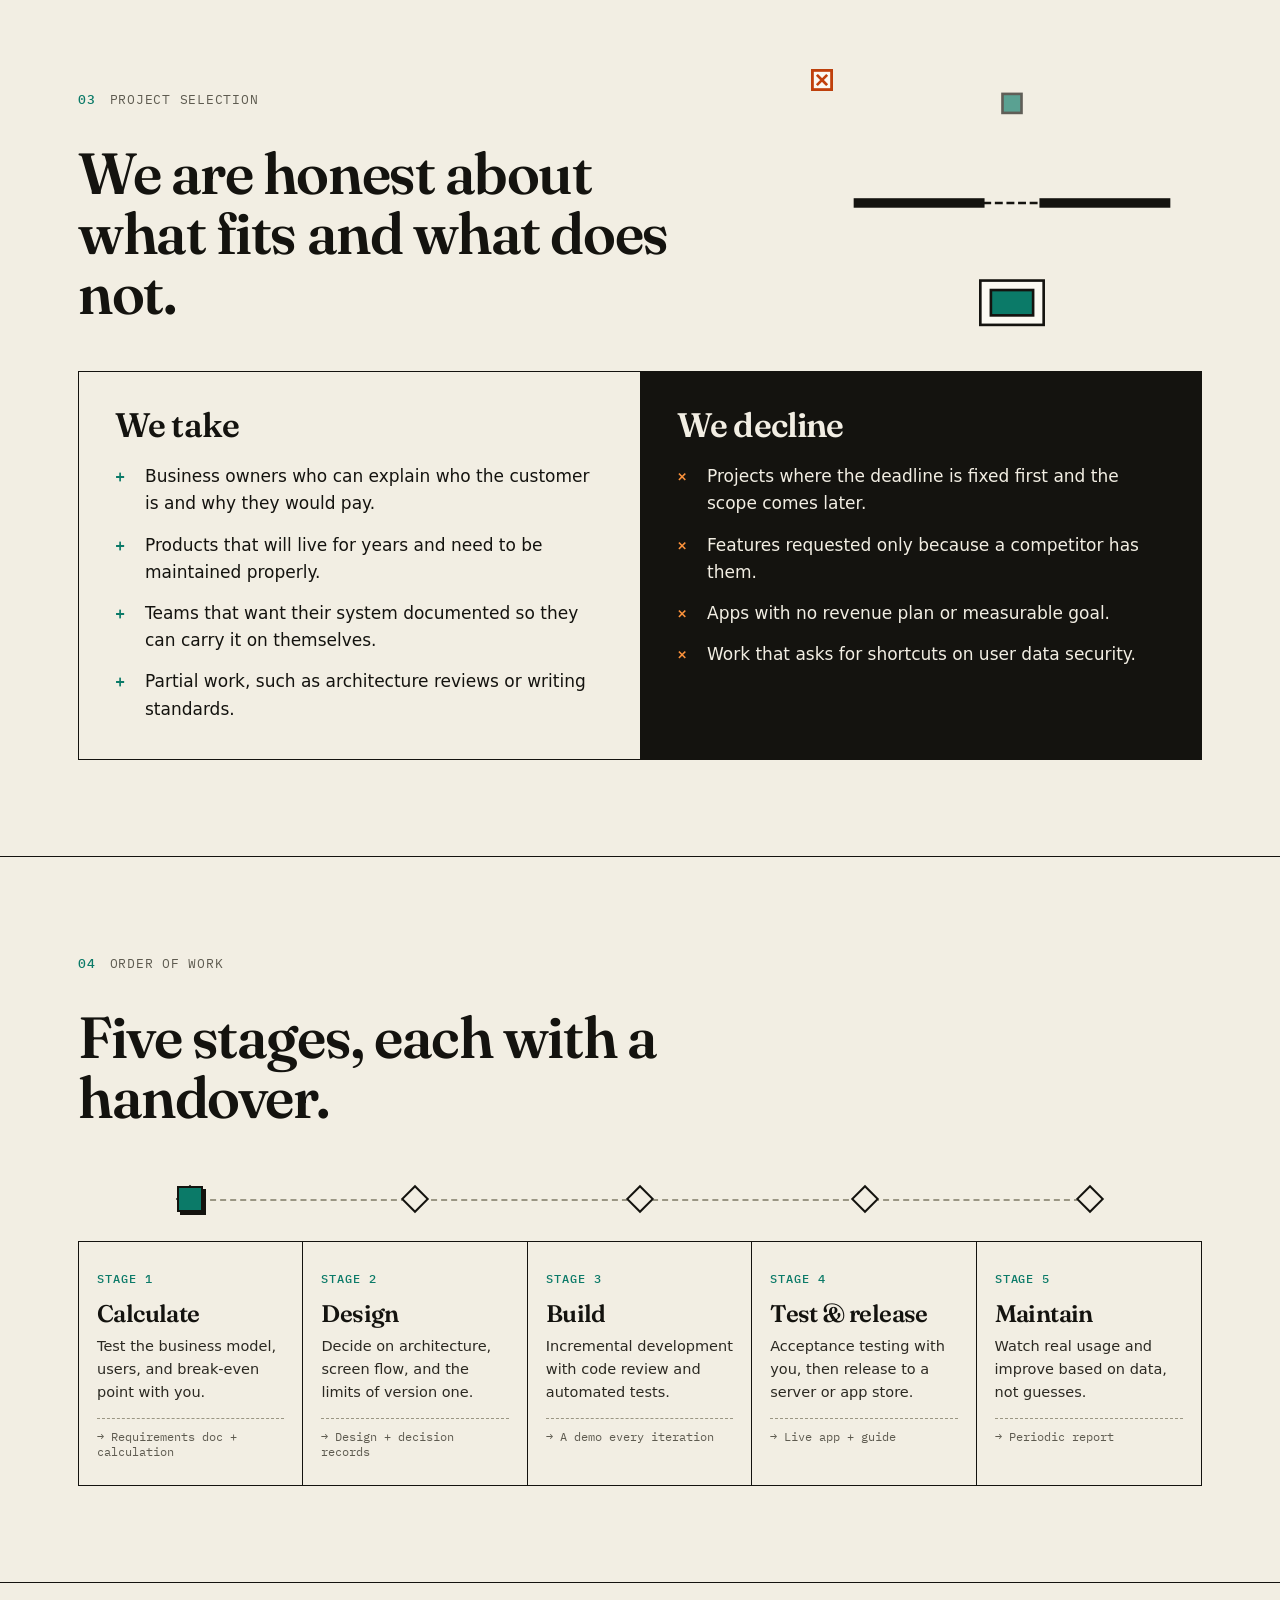
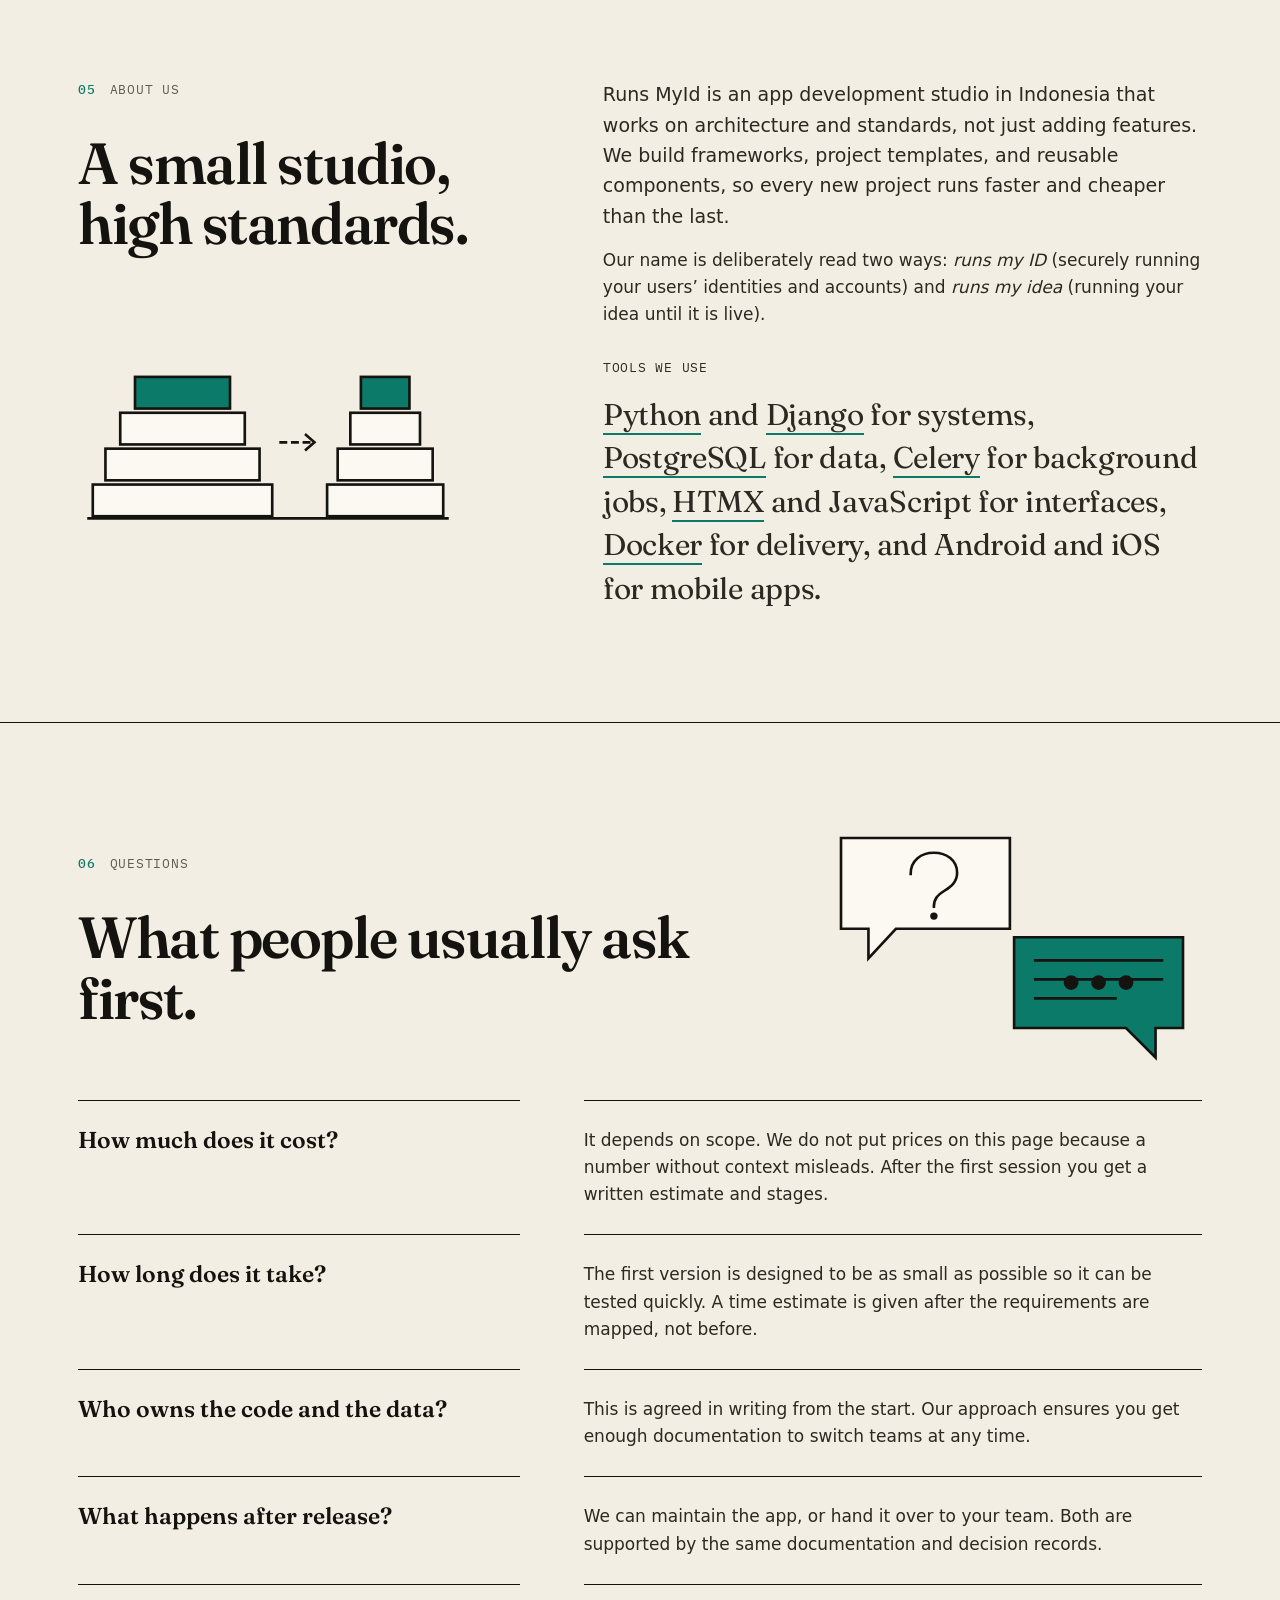
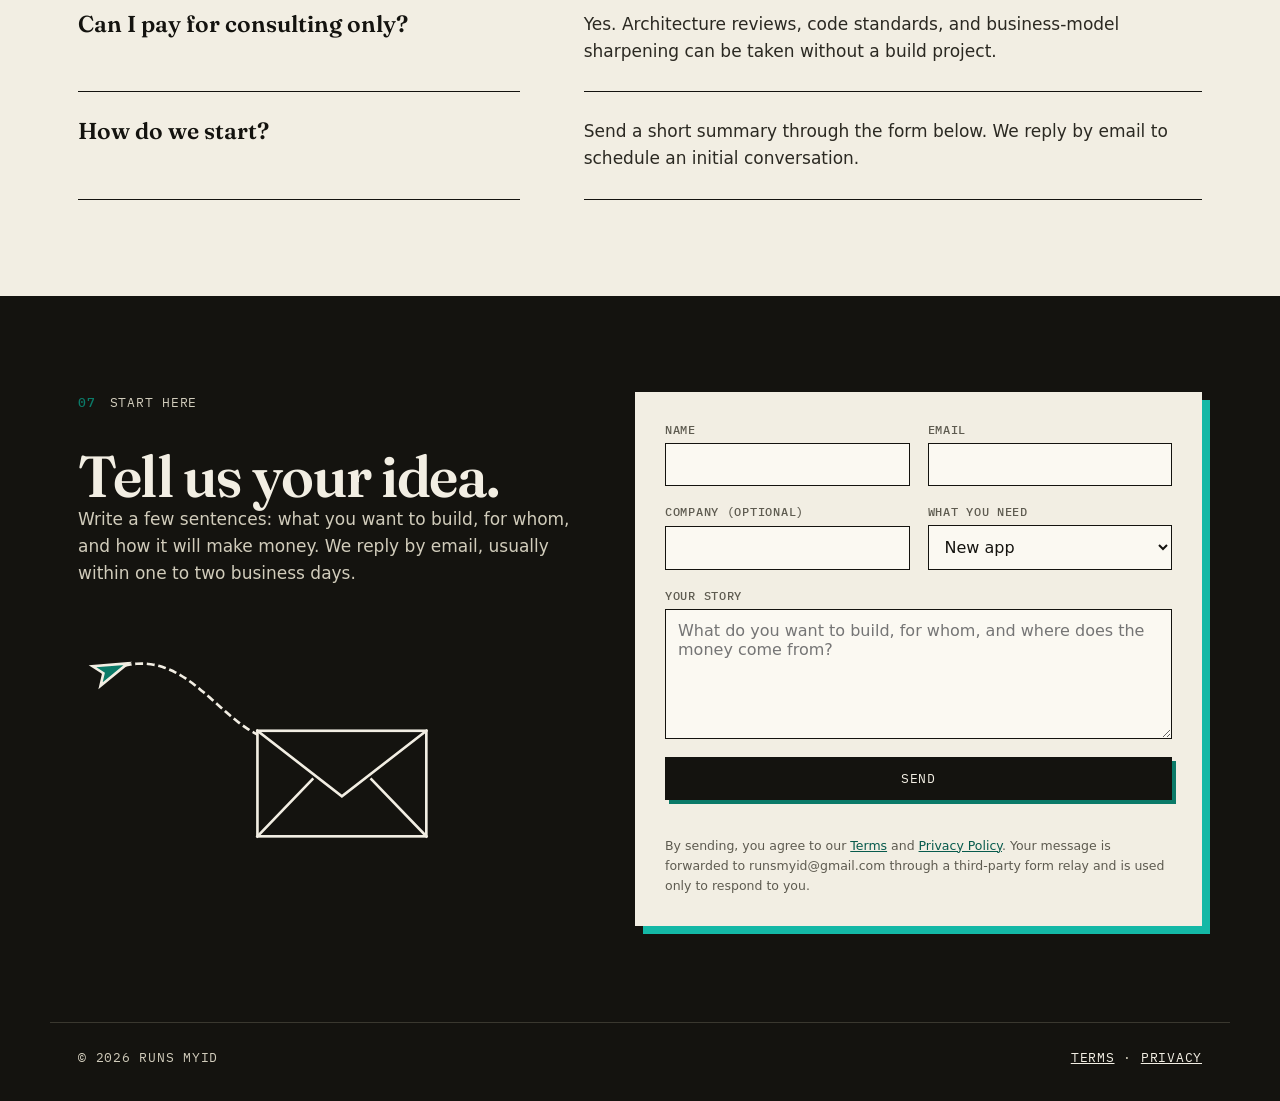
==== commit 6f3f98a2: "update language" ====
--- a/index.html
+++ b/index.html
@@ -1,5 +1,5 @@
 <!DOCTYPE html>
-<html lang="id">
+<html lang="id" data-theme="light">
 <head>
 <meta charset="utf-8">
 <meta name="viewport" content="width=device-width, initial-scale=1">
@@ -11,94 +11,163 @@
 <link rel="apple-touch-icon" href="assets/icons/apple-touch-icon.png">
 <link rel="preconnect" href="https://fonts.googleapis.com"><link rel="preconnect" href="https://fonts.gstatic.com" crossorigin>
 <link href="https://fonts.googleapis.com/css2?family=Fraunces:opsz,wght@9..144,400;9..144,600;9..144,800&family=IBM+Plex+Mono:wght@400;500&display=swap" rel="stylesheet">
+<script>(function(){try{var d=document.documentElement,t=localStorage.getItem('theme');if(!t)t=matchMedia('(prefers-color-scheme: dark)').matches?'dark':'light';d.dataset.theme=t;var l=localStorage.getItem('lang');if(!l)l=(navigator.language||'id').slice(0,2)==='en'?'en':'id';d.lang=l;d.dataset.lang=l}catch(e){}})();</script>
 <style>
 :root{
+  color-scheme:light;
   --paper:#F2EEE3; --paper2:#E9E4D5; --ink:#14130F; --mute:#5E5B50; --rule:#14130F;
-  --teal:#0B7A68; --teal-d:#075A4C; --red:#C2410C;
+  --card:#FBF9F2; --text2:#2B2922; --line2:#b9b4a1; --dash:#9a9684;
+  --teal:#0B7A68; --teal-d:#075A4C; --teal-b:#14B8A6; --red:#C2410C; --red-t:#7c2d12;
+  --band:#14130F; --band-fg:#F2EEE3; --band-mute:#d1ccbb; --band-line:#3a382f;
+  --shadow:#14130F;
   --serif:"Fraunces",Georgia,"Times New Roman",serif;
   --mono:"IBM Plex Mono",ui-monospace,SFMono-Regular,Menlo,Consolas,monospace;
   --sans:system-ui,-apple-system,"Segoe UI",Roboto,Arial,sans-serif;
 }
+html[data-theme="dark"]{
+  color-scheme:dark;
+  --paper:#12110E; --paper2:#1B1A16; --ink:#EDE8DA; --mute:#A39F8F; --rule:#6f6a5b;
+  --card:#1C1B17; --text2:#D6D0BF; --line2:#38362D; --dash:#5f5b4d;
+  --teal:#2DD4BF; --teal-d:#5EEAD4; --teal-b:#2DD4BF; --red:#FB923C; --red-t:#FDBA74;
+  --band:#1C1B17; --band-fg:#EDE8DA; --band-mute:#B7B2A1; --band-line:#3a382f;
+  --shadow:#000;
+}
 *{box-sizing:border-box;margin:0;padding:0}
-html{scroll-behavior:smooth}
-body{background:var(--paper);color:var(--ink);font-family:var(--sans);font-size:17px;line-height:1.6;-webkit-font-smoothing:antialiased}
+html{scroll-behavior:smooth;scroll-padding-top:92px}
+body{background:var(--paper);color:var(--ink);font-family:var(--sans);font-size:17px;line-height:1.6;-webkit-font-smoothing:antialiased;transition:background-color .25s,color .25s}
 a{color:inherit}
 img{display:block;max-width:100%}
 ::selection{background:var(--teal);color:var(--paper)}
 :focus-visible{outline:3px solid var(--teal);outline-offset:3px}
 .w{max-width:1180px;margin:0 auto;padding:0 28px}
 .mono{font-family:var(--mono);font-size:12.5px;letter-spacing:.06em;text-transform:uppercase}
-.rule{border:0;border-top:1.5px solid var(--rule)}
 h1,h2,h3{font-family:var(--serif);font-weight:600;line-height:1.04;letter-spacing:-.025em}
 h2{font-size:clamp(34px,5vw,58px);max-width:20ch}
 .sec{padding:96px 0;border-top:1.5px solid var(--rule)}
 .label{display:flex;gap:14px;align-items:baseline;margin-bottom:34px;color:var(--mute)}
 .label b{color:var(--teal);font-weight:500}
-
-/* top strip */
-header{border-bottom:1.5px solid var(--rule)}
-.bar{display:flex;align-items:center;justify-content:space-between;padding:18px 0;gap:20px}
+.intro{max-width:36em;margin-top:22px;color:var(--text2)}
+
+/* ---------- header (sticky) ---------- */
+header{position:sticky;top:0;z-index:50;background:var(--paper);border-bottom:1.5px solid var(--rule);transition:background-color .25s}
+.bar{display:flex;align-items:center;justify-content:space-between;padding:14px 0;gap:18px}
 .brand{display:flex;align-items:center;gap:12px;text-decoration:none;font-family:var(--serif);font-weight:800;font-size:26px;letter-spacing:-.03em}
-.brand img{height:42px;width:auto}
+.brand img{height:40px;width:auto}
 .brand i{font-style:normal;color:var(--teal)}
-nav{display:flex;gap:26px;align-items:center}
-nav a{text-decoration:none;font-size:15px}
-nav a:hover{color:var(--teal)}
+html[data-theme="dark"] .logo-l,html:not([data-theme="dark"]) .logo-d{display:none}
+nav{display:flex;gap:24px;align-items:center}
+nav>a:not(.btn){text-decoration:none;font-size:15px}
+nav>a:not(.btn):hover{color:var(--teal)}
+.ctl{display:flex;align-items:center;gap:10px}
+.lang{display:flex;border:1.5px solid var(--ink)}
+.lang button{font:500 12px var(--mono);letter-spacing:.06em;padding:7px 10px;border:0;background:transparent;color:var(--ink);cursor:pointer}
+.lang button+button{border-left:1.5px solid var(--ink)}
+.lang button[aria-pressed="true"]{background:var(--ink);color:var(--paper)}
+.theme{width:36px;height:34px;display:grid;place-items:center;border:1.5px solid var(--ink);background:transparent;color:var(--ink);cursor:pointer}
+.theme:hover,.lang button:hover:not([aria-pressed="true"]){background:var(--paper2)}
+.theme svg{width:18px;height:18px;fill:none;stroke:currentColor;stroke-width:2;stroke-linecap:square}
+html[data-theme="dark"] .theme .i-moon,html:not([data-theme="dark"]) .theme .i-sun{display:none}
+
 .btn{display:inline-block;background:var(--ink);color:var(--paper)!important;padding:12px 22px;font-family:var(--mono);font-size:13px;letter-spacing:.05em;text-transform:uppercase;text-decoration:none;border:1.5px solid var(--ink);cursor:pointer;transition:.15s;box-shadow:4px 4px 0 var(--teal)}
 .btn:hover{transform:translate(-2px,-2px);box-shadow:6px 6px 0 var(--teal)}
 .btn:active{transform:translate(2px,2px);box-shadow:1px 1px 0 var(--teal)}
 .btn.alt{background:transparent;color:var(--ink)!important;box-shadow:4px 4px 0 var(--ink)}
-
-/* hero */
-.hero{padding:72px 0 88px}
-.hero .w{display:grid;grid-template-columns:1.25fr 1fr;gap:56px;align-items:start}
+nav .btn{padding:10px 18px}
+
+/* ---------- hero ---------- */
+.hero{padding:72px 0 88px;position:relative;overflow:hidden}
+.hero .w{display:grid;grid-template-columns:1.25fr 1fr;gap:56px;align-items:start;position:relative}
 .hero h1{font-size:clamp(46px,7.4vw,98px);font-weight:800}
 .hero h1 em{font-style:italic;font-weight:400;color:var(--teal)}
 .hero h1 s{text-decoration-thickness:.07em;text-decoration-color:var(--red)}
-.hero p.l{font-size:20px;max-width:34em;margin:28px 0 34px;color:#2B2922}
+.hero p.l{font-size:20px;max-width:34em;margin:28px 0 34px;color:var(--text2)}
 .cta{display:flex;gap:18px;flex-wrap:wrap}
 .glyph{position:absolute;right:-40px;bottom:-40px;width:340px;opacity:.06;pointer-events:none}
-.hero{position:relative;overflow:hidden}
-.hero .w{position:relative}
+html[data-theme="dark"] .glyph{filter:invert(1)}
 
 /* calculator "struk" */
-.struk{background:#FBF9F2;border:1.5px solid var(--ink);padding:26px 24px;position:relative;box-shadow:8px 8px 0 var(--ink);font-family:var(--mono)}
-.struk:before,.struk:after{content:"";position:absolute;left:-1.5px;right:-1.5px;height:10px;background:radial-gradient(circle at 8px 0,var(--paper) 5px,transparent 5.5px) 0 0/16px 10px repeat-x}
-.struk:before{top:-10px;transform:scaleY(-1);filter:drop-shadow(0 -1.5px 0 var(--ink))}
-.struk:after{display:none}
+.struk{background:var(--card);border:1.5px solid var(--ink);padding:26px 24px;position:relative;box-shadow:8px 8px 0 var(--shadow);font-family:var(--mono)}
+.struk:before{content:"";position:absolute;left:-1.5px;right:-1.5px;height:10px;top:-10px;background:radial-gradient(circle at 8px 0,var(--paper) 5px,transparent 5.5px) 0 0/16px 10px repeat-x;transform:scaleY(-1);filter:drop-shadow(0 -1.5px 0 var(--ink))}
 .struk h3{font-family:var(--mono);font-size:13px;font-weight:500;letter-spacing:.08em;text-transform:uppercase;margin-bottom:4px}
 .struk .sub{font-size:12px;color:var(--mute);margin-bottom:18px;line-height:1.5;font-family:var(--sans)}
-.fld{display:grid;grid-template-columns:1fr 150px;gap:10px;align-items:center;padding:9px 0;border-bottom:1px dashed #9a9684;font-size:12.5px}
+.fld{display:grid;grid-template-columns:1fr 160px;gap:10px;align-items:center;padding:9px 0;border-bottom:1px dashed var(--dash);font-size:12.5px}
 .fld input{width:100%;font:500 14px var(--mono);text-align:right;padding:6px 8px;border:1.5px solid var(--ink);background:var(--paper);color:var(--ink);border-radius:0}
 .hasil{margin-top:18px;border-top:1.5px solid var(--ink);padding-top:14px;display:grid;gap:8px}
 .hasil div{display:flex;justify-content:space-between;gap:10px;font-size:13px}
 .hasil b{font-weight:500}
 .hasil .big{display:block;font-family:var(--serif);font-size:40px;font-weight:800;letter-spacing:-.03em;line-height:1;color:var(--teal)}
 .hasil .big.neg{font-size:30px;color:var(--red)}
-#chart{width:100%;height:96px;margin-top:12px;display:block}
+#chart{width:100%;height:96px;margin-top:12px;display:block;overflow:visible}
 .struk small{display:block;margin-top:12px;font:12px/1.5 var(--sans);color:var(--mute)}
 
-/* manifesto */
+/* ---------- section head with figure ---------- */
+.sechead{display:grid;grid-template-columns:1.2fr .8fr;gap:48px;align-items:center;margin-bottom:38px}
+.figbox{width:100%;max-width:380px;justify-self:end}
+.fig{--fi:var(--ink);--fc:var(--card);display:block;width:100%;height:auto;overflow:visible}
+.fig.on-band{--fi:var(--band-fg);--fc:var(--band)}
+.fig .l{fill:none;stroke:var(--fi);stroke-width:2.5;stroke-linejoin:miter;stroke-linecap:square}
+.fig .c{fill:var(--fc);stroke:var(--fi);stroke-width:2.5;stroke-linejoin:miter}
+.fig .t{fill:var(--teal);stroke:var(--fi);stroke-width:2.5}
+.fig .tn{fill:var(--teal)}
+.fig .ts{fill:none;stroke:var(--teal);stroke-width:3;stroke-linecap:square;stroke-linejoin:miter}
+.fig .rs{fill:none;stroke:var(--red);stroke-width:2.5;stroke-linecap:square}
+.fig .rf{fill:var(--fc);stroke:var(--red);stroke-width:2.5}
+.fig .i{fill:var(--fi)}
+.fig .dash{stroke-dasharray:5 6}
+.fig *,.track *{transform-box:fill-box;transform-origin:center}
+.fig:not(.on) *,.track:not(.on) *{animation-play-state:paused!important}
+
+@keyframes flip{0%,100%{transform:scaleX(1)}50%{transform:scaleX(.06)}}
+@keyframes grow{0%{transform:scaleY(0)}28%,82%{transform:scaleY(1)}100%{transform:scaleY(0)}}
+@keyframes draw{0%,40%{stroke-dashoffset:34}58%,84%{stroke-dashoffset:0}100%{stroke-dashoffset:34}}
+@keyframes pass{from{transform:translateX(-24px)}to{transform:translateX(24px)}}
+@keyframes ping{0%,100%{transform:scale(1)}50%{transform:scale(1.12)}}
+@keyframes dashmove{to{stroke-dashoffset:-22}}
+@keyframes drop{0%{transform:translateY(-70px);opacity:0}14%{opacity:1}30%,88%{transform:none;opacity:1}100%{transform:none;opacity:0}}
+@keyframes pop{0%,26%{opacity:0;transform:translateY(12px)}38%,88%{opacity:1;transform:none}100%{opacity:0}}
+@keyframes bob{0%,100%{transform:translateY(0)}50%{transform:translateY(-4px)}}
+@keyframes dotp{0%,100%{transform:scale(.45);opacity:.5}50%{transform:scale(1);opacity:1}}
+@keyframes showa{0%,45%{opacity:1}50%,95%{opacity:0}100%{opacity:1}}
+@keyframes showb{0%,45%{opacity:0}50%,95%{opacity:1}100%{opacity:0}}
+@keyframes bump{0%,80%,100%{transform:scale(1)}90%{transform:scale(1.05)}}
+.a-flip{animation:flip 2.6s ease-in-out infinite}
+.a-grow{transform-origin:50% 100%;animation:grow 4s ease-out infinite}
+.a-grow.d1{animation-delay:.25s}.a-grow.d2{animation-delay:.5s}
+.a-draw{stroke-dasharray:34;animation:draw 4s ease-in-out infinite}
+.a-pass{animation:pass 2.2s ease-in-out infinite alternate}
+.a-ping{animation:ping 2.2s ease-in-out infinite}
+.a-flow{animation:dashmove 1.2s linear infinite}
+.a-drop{animation:drop 6s ease-out infinite}
+.a-pop{animation:pop 6s ease-out infinite}
+.a-pop.d1{animation-delay:.25s}.a-pop.d2{animation-delay:.5s}.a-pop.d3{animation-delay:.75s}
+.a-bob{animation:bob 2.4s ease-in-out infinite}
+.a-dot{animation:dotp 1.1s ease-in-out infinite}.a-dot.d1{animation-delay:.18s}.a-dot.d2{animation-delay:.36s}
+.a-showa{animation:showa 6s ease-in-out infinite}.a-showb{animation:showb 6s ease-in-out infinite}
+.a-bump{animation:bump 3.4s ease-in-out infinite}
+
+/* ---------- manifesto ---------- */
 .mani{display:grid;gap:0;margin-top:10px}
-.mani article{display:grid;grid-template-columns:90px 1fr 1.1fr;gap:28px;padding:34px 0;border-top:1px solid var(--rule);align-items:start}
+.mani article{display:grid;grid-template-columns:120px 1fr 1.1fr;gap:28px;padding:30px 0;border-top:1px solid var(--rule);align-items:center}
 .mani article:last-child{border-bottom:1px solid var(--rule)}
-.mani .n{font-family:var(--mono);color:var(--teal);font-size:14px;padding-top:8px}
+.mi{display:flex;flex-direction:column;align-items:flex-start;gap:6px}
+.mi .fig{width:88px}
+.mani .n{font-family:var(--mono);color:var(--teal);font-size:14px}
 .mani h3{font-size:clamp(26px,3.2vw,38px)}
-.mani p{color:#2B2922}
-
-/* ledger */
+.mani p{color:var(--text2)}
+
+/* ---------- ledger ---------- */
 table{width:100%;border-collapse:collapse;margin-top:6px}
-th{font:500 12px var(--mono);letter-spacing:.07em;text-transform:uppercase;text-align:left;color:var(--mute);padding:0 16px 12px 0;border-bottom:1.5px solid var(--ink)}
-td{padding:26px 16px 26px 0;border-bottom:1px solid #b9b4a1;vertical-align:top}
+th{font:500 12px var(--mono);letter-spacing:.07em;text-transform:uppercase;text-align:left;color:var(--mute);padding:0 16px 12px 0;border-bottom:1.5px solid var(--rule)}
+td{padding:26px 16px 26px 0;border-bottom:1px solid var(--line2);vertical-align:top;color:var(--text2)}
 tr:hover td{background:var(--paper2)}
 td:first-child{font-family:var(--mono);color:var(--teal);width:56px}
-td strong{font-family:var(--serif);font-size:26px;font-weight:600;letter-spacing:-.02em;line-height:1.1;display:block}
+td strong{font-family:var(--serif);font-size:26px;font-weight:600;letter-spacing:-.02em;line-height:1.1;display:block;color:var(--ink)}
 td.k{width:30%;color:var(--mute);font-size:15px}
 
-/* ambil / tolak */
-.twin{display:grid;grid-template-columns:1fr 1fr;border:1.5px solid var(--ink)}
+/* ---------- ambil / tolak ---------- */
+.twin{display:grid;grid-template-columns:1fr 1fr;border:1.5px solid var(--rule)}
 .twin>div{padding:36px}
-.twin>div+div{border-left:1.5px solid var(--ink);background:var(--ink);color:var(--paper)}
+.twin>div+div{border-left:1.5px solid var(--rule);background:var(--band);color:var(--band-fg)}
 .twin h3{font-size:34px;margin-bottom:20px}
 .twin ul{list-style:none;display:grid;gap:14px}
 .twin li{padding-left:30px;position:relative}
@@ -106,79 +175,117 @@
 .twin>div:first-child li:before{content:"+";color:var(--teal)}
 .twin>div+div li:before{content:"×";color:#fb923c}
 
-/* alur */
-.alur{display:grid;grid-template-columns:repeat(5,1fr);border:1.5px solid var(--ink)}
-.alur>div{padding:22px 18px 26px;border-right:1px solid var(--ink);position:relative}
+/* ---------- alur ---------- */
+.track{position:relative;height:64px;margin:6px 0 10px}
+.track .ln{position:absolute;left:10%;right:10%;top:50%;border-top:2px dashed var(--dash)}
+.track .nd{position:absolute;top:50%;width:20px;height:20px;margin:-10px 0 0 -10px;border:2.5px solid var(--ink);background:var(--paper);transform:rotate(45deg)}
+.track .run{position:absolute;top:50%;left:10%;width:26px;height:26px;margin:-13px 0 0 -13px;background:var(--teal);border:2.5px solid var(--ink);box-shadow:3px 3px 0 var(--shadow)}
+@keyframes runx{0%,6%{left:10%;opacity:1}20%,26%{left:30%}40%,46%{left:50%}60%,66%{left:70%}80%,90%{left:90%;opacity:1}95%{left:90%;opacity:0}96%{left:10%;opacity:0}100%{left:10%;opacity:1}}
+@keyframes lit1{0%,92%{background:var(--teal)}95%,100%{background:var(--paper)}}
+@keyframes lit2{0%,19.9%{background:var(--paper)}20%,92%{background:var(--teal)}95%,100%{background:var(--paper)}}
+@keyframes lit3{0%,39.9%{background:var(--paper)}40%,92%{background:var(--teal)}95%,100%{background:var(--paper)}}
+@keyframes lit4{0%,59.9%{background:var(--paper)}60%,92%{background:var(--teal)}95%,100%{background:var(--paper)}}
+@keyframes lit5{0%,79.9%{background:var(--paper)}80%,92%{background:var(--teal)}95%,100%{background:var(--paper)}}
+.track .nd:nth-of-type(1){animation:lit1 10s linear infinite}
+.track .nd:nth-of-type(2){animation:lit2 10s linear infinite}
+.track .nd:nth-of-type(3){animation:lit3 10s linear infinite}
+.track .nd:nth-of-type(4){animation:lit4 10s linear infinite}
+.track .nd:nth-of-type(5){animation:lit5 10s linear infinite}
+.track .run{animation:runx 10s ease-in-out infinite}
+.alur{display:grid;grid-template-columns:repeat(5,1fr);border:1.5px solid var(--rule)}
+.alur>div{padding:22px 18px 26px;border-right:1px solid var(--rule);position:relative}
 .alur>div:last-child{border-right:0}
-.alur .t{font:500 12px var(--mono);color:var(--teal);letter-spacing:.08em}
+.alur .t{font:500 12px var(--mono);color:var(--teal);letter-spacing:.08em;text-transform:uppercase}
 .alur h3{font-size:24px;margin:10px 0 8px}
-.alur p{font-size:14.5px;color:#2B2922}
-.alur .out{display:block;margin-top:14px;padding-top:10px;border-top:1px dashed #8d8978;font:12px var(--mono);color:var(--mute)}
-
-/* two-col text */
+.alur p{font-size:14.5px;color:var(--text2)}
+.alur .out{display:block;margin-top:14px;padding-top:10px;border-top:1px dashed var(--dash);font:12px var(--mono);color:var(--mute)}
+
+/* ---------- about ---------- */
 .cols{display:grid;grid-template-columns:1fr 1.3fr;gap:64px}
-.cols p{margin-bottom:16px;color:#2B2922}
-.stack{font-family:var(--serif);font-size:clamp(22px,2.6vw,30px);line-height:1.45;letter-spacing:-.01em}
+.cols p{margin-bottom:16px;color:var(--text2)}
+.cols .figbox{margin-top:30px;justify-self:start}
+.stack{font-family:var(--serif);font-size:clamp(22px,2.6vw,30px);line-height:1.45;letter-spacing:-.01em;color:var(--ink)}
 .stack span{border-bottom:2px solid var(--teal)}
 
-/* faq as dl */
+/* ---------- faq ---------- */
 dl{display:grid;grid-template-columns:1fr 1.4fr;gap:0 64px}
-dt{font-family:var(--serif);font-weight:600;font-size:23px;line-height:1.2;padding:26px 0;border-top:1px solid var(--ink)}
-dd{padding:26px 0;border-top:1px solid var(--ink);color:#2B2922}
-dl>:nth-last-child(-n+2){border-bottom:1px solid var(--ink)}
-
-/* contact */
-.contact{background:var(--ink);color:var(--paper);border-top:0}
+dt{font-family:var(--serif);font-weight:600;font-size:23px;line-height:1.2;padding:26px 0;border-top:1px solid var(--rule)}
+dd{padding:26px 0;border-top:1px solid var(--rule);color:var(--text2)}
+dl>:nth-last-child(-n+2){border-bottom:1px solid var(--rule)}
+
+/* ---------- contact ---------- */
+.contact{background:var(--band);color:var(--band-fg);border-top:0}
+html[data-theme="dark"] .contact{border-top:1.5px solid var(--rule)}
 .contact h2{max-width:12ch}
-.contact .label{color:#a8a493}
-.mail{display:inline-block;font-family:var(--serif);font-size:clamp(26px,4.4vw,52px);font-weight:600;letter-spacing:-.025em;text-decoration:none;border-bottom:3px solid var(--teal);margin:26px 0 18px}
+.contact .label{color:var(--band-mute)}
+.mail{display:inline-block;font-family:var(--serif);font-size:clamp(26px,4.4vw,52px);font-weight:600;letter-spacing:-.025em;text-decoration:none;border-bottom:3px solid var(--teal-b);margin:26px 0 18px}
 .contact .g{display:grid;grid-template-columns:1fr 1.15fr;gap:64px}
-.contact p{color:#d1ccbb;max-width:30em}
-form{background:var(--paper);color:var(--ink);padding:30px;display:grid;gap:18px;box-shadow:8px 8px 0 var(--teal)}
+.contact p{color:var(--band-mute);max-width:30em}
+.contact .figbox{margin-top:34px;justify-self:start}
+form{background:var(--paper);color:var(--ink);padding:30px;display:grid;gap:18px;box-shadow:8px 8px 0 var(--teal-b);align-self:start}
 .two{display:grid;grid-template-columns:1fr 1fr;gap:18px}
 label.f{display:grid;gap:6px;font:500 12px var(--mono);letter-spacing:.06em;text-transform:uppercase;color:var(--mute)}
-form input,form select,form textarea{width:100%;font:16px var(--sans);padding:11px 12px;border:1.5px solid var(--ink);background:#FBF9F2;color:var(--ink);border-radius:0;text-transform:none;letter-spacing:0}
+form input,form select,form textarea{width:100%;font:16px var(--sans);padding:11px 12px;border:1.5px solid var(--ink);background:var(--card);color:var(--ink);border-radius:0;text-transform:none;letter-spacing:0}
 form textarea{min-height:130px;resize:vertical}
 #msg{font-size:14.5px;line-height:1.5}
-#msg:not(:empty){padding:12px 14px;border:1.5px solid var(--ink);background:#FBF9F2}
-#msg.ok{border-color:var(--teal-d);color:var(--teal-d)}#msg.err{border-color:var(--red);color:#7c2d12}
+#msg:not(:empty){padding:12px 14px;border:1.5px solid var(--ink);background:var(--card)}
+#msg.ok{border-color:var(--teal-d);color:var(--teal-d)}#msg.err{border-color:var(--red);color:var(--red-t)}
 #msg .acts{display:flex;gap:10px;flex-wrap:wrap;margin-top:10px}
 #msg .acts a,#msg .acts button{font:500 12px var(--mono);letter-spacing:.05em;text-transform:uppercase;padding:8px 12px;border:1.5px solid var(--ink);background:var(--ink);color:var(--paper);text-decoration:none;cursor:pointer}
 #msg .acts button{background:transparent;color:var(--ink)}
-.contact form .fine{font-size:12.5px;color:var(--mute)}
+.contact form .fine{font-size:12.5px;color:var(--mute);max-width:none}
 .contact form .fine a{color:var(--teal-d)}
-footer{background:var(--ink);color:#a8a493;padding:0 0 34px}
-footer .w{border-top:1px solid #3a382f;padding-top:24px;display:flex;justify-content:space-between;gap:16px;flex-wrap:wrap}
-footer a{color:var(--paper)}
-footer a:hover{color:#14B8A6}
+footer{background:var(--band);color:var(--band-mute);padding:0 0 34px}
+footer .w{border-top:1px solid var(--band-line);padding-top:24px;display:flex;justify-content:space-between;gap:16px;flex-wrap:wrap}
+footer a{color:var(--band-fg)}
+footer a:hover{color:var(--teal-b)}
 
 @media(max-width:920px){
-  .hero .w,.cols,.contact .g,dl{grid-template-columns:1fr}
-  .mani article{grid-template-columns:50px 1fr}.mani article p{grid-column:2}
+  .hero .w,.cols,.contact .g,dl,.sechead{grid-template-columns:1fr}
+  .sechead{gap:26px}.figbox{justify-self:start;max-width:320px}
+  .mani article{grid-template-columns:96px 1fr;align-items:start}.mani article p{grid-column:2}
   .twin,.alur{grid-template-columns:1fr}
-  .twin>div+div{border-left:0;border-top:1.5px solid var(--ink)}
-  .alur>div{border-right:0;border-bottom:1px solid var(--ink)}.alur>div:last-child{border-bottom:0}
-  nav a:not(.btn){display:none}
+  .twin>div+div{border-left:0;border-top:1.5px solid var(--rule)}
+  .alur>div{border-right:0;border-bottom:1px solid var(--rule)}.alur>div:last-child{border-bottom:0}
+  .track{display:none}
+  nav>a:not(.btn){display:none}
   .sec{padding:70px 0}
-  dl>:nth-last-child(-n+2){border-bottom:0}dd:last-child{border-bottom:1px solid var(--ink)}
+  dl>:nth-last-child(-n+2){border-bottom:0}dd:last-child{border-bottom:1px solid var(--rule)}
   dt{padding-bottom:6px;border-bottom:0}dd{border-top:0;padding-top:0}
   table,thead,tbody,tr,td{display:block}thead{display:none}
-  tr{border-bottom:1px solid #b9b4a1;padding:22px 0}td{border:0;padding:3px 0;width:auto!important}
+  tr{border-bottom:1px solid var(--line2);padding:22px 0}td{border:0;padding:3px 0;width:auto!important}
   tr:hover td{background:none}
   .glyph{width:240px;right:-70px}
 }
-@media(max-width:560px){.bar{padding:12px 0}.brand{font-size:22px;gap:9px}.brand img{height:36px;width:auto}nav .btn{padding:10px 14px;font-size:12px;box-shadow:3px 3px 0 var(--teal)}.hero{padding:44px 0 64px}.two{grid-template-columns:1fr}.fld{grid-template-columns:1fr}.w{padding:0 20px}}
-@media(prefers-reduced-motion:reduce){*{transition:none!important;scroll-behavior:auto!important}}
+@media(max-width:560px){
+  .bar{padding:10px 0}.brand{font-size:22px;gap:9px}.brand img{height:34px}
+  nav .btn{display:none}
+  .hero{padding:44px 0 64px}.two{grid-template-columns:1fr}.fld{grid-template-columns:1fr}.w{padding:0 20px}
+}
+@media(prefers-reduced-motion:reduce){
+  *{transition:none!important;scroll-behavior:auto!important}
+  .fig *,.track *{animation:none!important}
+}
+
 </style>
 </head>
 <body>
-
 <header>
   <div class="w bar">
-    <a class="brand" href="#atas"><img src="assets/logo/logo-transparent.svg" alt=""><span>Runs<i>MyId</i></span></a>
+    <a class="brand" href="#atas"><img class="logo-l" src="assets/logo/logo-transparent.svg" alt=""><img class="logo-d" src="assets/logo/logo-on-dark.svg" alt=""><span>Runs<i>MyId</i></span></a>
     <nav>
-      <a href="#prinsip">Prinsip</a><a href="#layanan">Layanan</a><a href="#alur">Alur</a><a href="#tanya">Tanya jawab</a>
-      <a class="btn" href="#kontak">Ajak bicara</a>
+      <a href="#prinsip" data-i="nav.principles">Prinsip</a><a href="#layanan" data-i="nav.services">Layanan</a><a href="#alur" data-i="nav.process">Alur</a><a href="#tanya" data-i="nav.faq">Tanya jawab</a>
+      <div class="ctl">
+        <div class="lang" role="group" aria-label="Bahasa / Language" data-ia="aria-label:ui.lang">
+          <button type="button" data-set="id" aria-pressed="true">ID</button>
+          <button type="button" data-set="en" aria-pressed="false">EN</button>
+        </div>
+        <button type="button" class="theme" id="theme" aria-label="Ganti tema" data-ia="aria-label:ui.theme" title="Ganti tema">
+          <svg class="i-sun" viewBox="0 0 24 24" aria-hidden="true"><circle cx="12" cy="12" r="4"/><path d="M12 2v3M12 19v3M2 12h3M19 12h3M4.9 4.9l2.1 2.1M17 17l2.1 2.1M4.9 19.1 7 17M17 7l2.1-2.1"/></svg>
+          <svg class="i-moon" viewBox="0 0 24 24" aria-hidden="true"><path d="M20 14.5A8.5 8.5 0 0 1 9.5 4 8.5 8.5 0 1 0 20 14.5Z"/></svg>
+        </button>
+      </div>
+      <a class="btn" href="#kontak" data-i="nav.cta">Ajak bicara</a>
     </nav>
   </div>
 </header>
@@ -188,59 +295,126 @@
   <img class="glyph" src="assets/logo/logo-watermark.svg" alt="">
   <div class="w">
     <div>
-      <p class="mono" style="color:var(--teal);margin-bottom:22px">Aplikasi / bisnis / angka</p>
-      <h1>Aplikasi itu <em>investasi</em>, bukan <s>proyek IT</s>.</h1>
-      <p class="l">Kami membangun aplikasi untuk pemilik bisnis yang mau tahu angkanya dulu: berapa biayanya, kapan balik modal, dan dari mana uangnya datang. Kodenya menyusul, dan ditulis rapi supaya tidak jadi beban tiga tahun lagi.</p>
-      <div class="cta"><a class="btn" href="#kontak">Ceritakan idenya</a><a class="btn alt" href="#layanan">Apa yang kami kerjakan</a></div>
-    </div>
-
-    <aside class="struk" aria-label="Kalkulator titik impas">
-      <h3>Hitung dulu, bangun kemudian</h3>
-      <p class="sub">Isian di bawah hanya contoh. Ganti dengan angka bisnis Anda untuk melihat kapan aplikasi mulai untung.</p>
-      <label class="fld"><span>Biaya membangun (Rp)</span><input id="c-build" inputmode="numeric" value="150000000"></label>
-      <label class="fld"><span>Biaya jalan / bulan (Rp)</span><input id="c-ops" inputmode="numeric" value="5000000"></label>
-      <label class="fld"><span>Pelanggan berbayar</span><input id="c-users" inputmode="numeric" value="200"></label>
-      <label class="fld"><span>Harga / pelanggan / bulan (Rp)</span><input id="c-price" inputmode="numeric" value="99000"></label>
+      <p class="mono" style="color:var(--teal);margin-bottom:22px" data-i="hero.eyebrow">Aplikasi / bisnis / angka</p>
+      <h1 data-i="hero.h1">Aplikasi itu <em>investasi</em>, bukan <s>proyek IT</s>.</h1>
+      <p class="l" data-i="hero.lead">Kami membangun aplikasi untuk pemilik bisnis yang mau tahu angkanya dulu: berapa biayanya, kapan balik modal, dan dari mana uangnya datang. Kodenya menyusul, dan ditulis rapi supaya tidak jadi beban tiga tahun lagi.</p>
+      <div class="cta"><a class="btn" href="#kontak" data-i="hero.cta1">Ceritakan idenya</a><a class="btn alt" href="#layanan" data-i="hero.cta2">Apa yang kami kerjakan</a></div>
+    </div>
+
+    <aside class="struk" aria-label="Kalkulator titik impas" data-ia="aria-label:calc.aria">
+      <h3 data-i="calc.title">Hitung dulu, bangun kemudian</h3>
+      <p class="sub" data-i="calc.sub">Isian di bawah hanya contoh. Ganti dengan angka bisnis Anda untuk melihat kapan aplikasi mulai untung.</p>
+      <label class="fld"><span data-i="calc.build">Biaya membangun (Rp)</span><input id="c-build" class="num" inputmode="numeric" autocomplete="off" value="150000000"></label>
+      <label class="fld"><span data-i="calc.ops">Biaya jalan / bulan (Rp)</span><input id="c-ops" class="num" inputmode="numeric" autocomplete="off" value="5000000"></label>
+      <label class="fld"><span data-i="calc.users">Pelanggan berbayar</span><input id="c-users" class="num" inputmode="numeric" autocomplete="off" value="200"></label>
+      <label class="fld"><span data-i="calc.price">Harga / pelanggan / bulan (Rp)</span><input id="c-price" class="num" inputmode="numeric" autocomplete="off" value="99000"></label>
       <div class="hasil">
-        <div><span>Laba bersih / bulan</span><b id="r-margin">–</b></div>
-        <div><span>Pelanggan minimum agar tidak rugi</span><b id="r-be">–</b></div>
-        <div><span>Balik modal</span></div>
+        <div><span data-i="calc.margin">Laba bersih / bulan</span><b id="r-margin">–</b></div>
+        <div><span data-i="calc.be">Pelanggan minimum agar tidak rugi</span><b id="r-be">–</b></div>
+        <div><span data-i="calc.pay">Balik modal</span></div>
         <div class="big" id="r-pay">–</div>
       </div>
       <svg id="chart" viewBox="0 0 300 96" preserveAspectRatio="none" aria-hidden="true"></svg>
-      <small id="r-note">Kas kumulatif 36 bulan. Garis di bawah nol berarti belum balik modal.</small>
+      <small id="r-note" data-i="calc.note">Kas kumulatif 36 bulan. Garis di bawah nol berarti belum balik modal.</small>
     </aside>
   </div>
 </section>
 
 <section class="sec" id="prinsip">
   <div class="w">
-    <div class="label mono"><b>01</b><span>Cara kami berpikir</span></div>
-    <h2>Empat aturan yang kami pegang.</h2>
+    <div class="label mono"><b>01</b><span data-i="p.label">Cara kami berpikir</span></div>
+    <h2 data-i="p.h2">Empat aturan yang kami pegang.</h2>
     <div class="mani">
-      <article><span class="n">A.</span><h3>Tanya uangnya dulu.</h3><p>Sebelum membahas fitur, kami bertanya siapa yang akan membayar, berapa, dan kenapa mau. Aplikasi yang tidak punya jawaban untuk itu belum siap dibangun.</p></article>
-      <article><span class="n">B.</span><h3>Kecil, lalu terbukti.</h3><p>Versi pertama hanya memuat apa yang diperlukan untuk menguji satu hipotesis bisnis. Fitur tambahan menunggu bukti dari pengguna sungguhan.</p></article>
-      <article><span class="n">C.</span><h3>Tulis untuk orang berikutnya.</h3><p>Setiap keputusan teknis dicatat, struktur proyek seragam, dan komponen dipakai ulang. Siapa pun yang meneruskan, termasuk tim Anda sendiri, tidak mulai dari nol.</p></article>
-      <article><span class="n">D.</span><h3>Aman sejak lembar pertama.</h3><p>Identitas pengguna, hak akses, dan data diperlakukan sebagai bagian dari rancangan, bukan tambalan menjelang rilis.</p></article>
+      <article>
+        <div class="mi">
+          <svg class="fig" viewBox="0 0 96 96" aria-hidden="true">
+            <rect class="c" x="22" y="74" width="52" height="11"/><rect class="c" x="26" y="63" width="52" height="11"/><rect class="c" x="20" y="52" width="52" height="11"/>
+            <g class="a-flip"><circle class="t" cx="48" cy="28" r="19"/><circle class="l" cx="48" cy="28" r="11"/><path class="l" d="M48 21v14M42 25h12M42 31h12"/></g>
+          </svg>
+          <span class="n">A.</span>
+        </div>
+        <h3 data-i="p.a.h">Tanya uangnya dulu.</h3>
+        <p data-i="p.a.p">Sebelum membahas fitur, kami bertanya siapa yang akan membayar, berapa, dan kenapa mau. Aplikasi yang tidak punya jawaban untuk itu belum siap dibangun.</p>
+      </article>
+      <article>
+        <div class="mi">
+          <svg class="fig" viewBox="0 0 96 96" aria-hidden="true">
+            <path class="l" d="M8 86H90"/>
+            <rect class="c a-grow" x="14" y="62" width="18" height="24"/><rect class="c a-grow d1" x="40" y="44" width="18" height="42"/><rect class="t a-grow d2" x="66" y="24" width="18" height="62"/>
+            <path class="ts a-draw" d="M62 14l7 7 15-15"/>
+          </svg>
+          <span class="n">B.</span>
+        </div>
+        <h3 data-i="p.b.h">Kecil, lalu terbukti.</h3>
+        <p data-i="p.b.p">Versi pertama hanya memuat apa yang diperlukan untuk menguji satu hipotesis bisnis. Fitur tambahan menunggu bukti dari pengguna sungguhan.</p>
+      </article>
+      <article>
+        <div class="mi">
+          <svg class="fig" viewBox="0 0 96 96" aria-hidden="true">
+            <rect class="c" x="6" y="26" width="30" height="42"/><path class="l" d="M12 36h18M12 44h18M12 52h10"/>
+            <rect class="c" x="60" y="26" width="30" height="42"/><path class="l dash" d="M66 36h18M66 44h18M66 52h10"/>
+            <g class="a-pass"><rect class="t" x="34" y="32" width="28" height="38"/><path class="l" d="M40 42h16M40 50h16M40 58h10"/></g>
+            <path class="l" d="M18 84h56M66 78l8 6-8 6"/>
+          </svg>
+          <span class="n">C.</span>
+        </div>
+        <h3 data-i="p.c.h">Tulis untuk orang berikutnya.</h3>
+        <p data-i="p.c.p">Setiap keputusan teknis dicatat, struktur proyek seragam, dan komponen dipakai ulang. Siapa pun yang meneruskan, termasuk tim Anda sendiri, tidak mulai dari nol.</p>
+      </article>
+      <article>
+        <div class="mi">
+          <svg class="fig" viewBox="0 0 96 96" aria-hidden="true">
+            <path class="c a-ping" d="M48 8 80 20V46C80 66 66 80 48 90 30 80 16 66 16 46V20Z"/>
+            <path class="ts a-draw" d="M33 48l11 11 20-22"/>
+          </svg>
+          <span class="n">D.</span>
+        </div>
+        <h3 data-i="p.d.h">Aman sejak lembar pertama.</h3>
+        <p data-i="p.d.p">Identitas pengguna, hak akses, dan data diperlakukan sebagai bagian dari rancangan, bukan tambalan menjelang rilis.</p>
+      </article>
     </div>
   </div>
 </section>
 
 <section class="sec" id="layanan">
   <div class="w">
-    <div class="label mono"><b>02</b><span>Daftar pekerjaan</span></div>
-    <h2>Yang bisa kami kerjakan.</h2>
-    <p style="max-width:36em;margin:22px 0 40px;color:#2B2922">Anda boleh mengambil satu baris saja, misalnya konsultasi arsitektur tanpa proyek pembangunan, atau seluruhnya dari ide sampai operasional.</p>
+    <div class="sechead">
+      <div>
+        <div class="label mono"><b>02</b><span data-i="s.label">Daftar pekerjaan</span></div>
+        <h2 data-i="s.h2">Yang bisa kami kerjakan.</h2>
+        <p class="intro" data-i="s.intro">Anda boleh mengambil satu baris saja, misalnya konsultasi arsitektur tanpa proyek pembangunan, atau seluruhnya dari ide sampai operasional.</p>
+      </div>
+      <div class="figbox">
+        <svg class="fig" viewBox="0 0 360 240" aria-hidden="true">
+          <!-- browser -->
+          <rect class="c" x="14" y="16" width="156" height="112"/><path class="l" d="M14 38H170"/>
+          <circle class="i" cx="27" cy="27" r="3"/><circle class="i" cx="39" cy="27" r="3"/><circle class="i" cx="51" cy="27" r="3"/>
+          <path class="l" d="M28 54h50M28 68h96M28 82h80"/><rect class="t" x="100" y="50" width="56" height="44"/><path class="l" d="M28 100h128M28 112h70"/>
+          <!-- phone -->
+          <rect class="c" x="248" y="22" width="78" height="128"/><path class="l" d="M276 32h22"/><rect class="t" x="258" y="46" width="58" height="40"/><path class="l" d="M258 98h58M258 110h40"/><circle class="l" cx="287" cy="136" r="5"/>
+          <!-- database -->
+          <path class="c" d="M146 182v36c0 8 16 14 36 14s36-6 36-14v-36"/><ellipse class="c" cx="182" cy="182" rx="36" ry="12"/><path class="l" d="M146 200c0 8 16 14 36 14s36-6 36-14"/>
+          <!-- links -->
+          <path class="l dash a-flow" d="M92 128V156H182V170"/>
+          <path class="l dash a-flow" d="M170 72H208V86H248"/>
+          <path class="l dash a-flow" d="M218 206H287V150"/>
+          <!-- packets -->
+          <rect class="tn" x="-5" y="-5" width="10" height="10"><animateMotion dur="2.6s" repeatCount="indefinite" path="M92 128V156H182V170"/></rect>
+          <rect class="tn" x="-5" y="-5" width="10" height="10"><animateMotion dur="2.2s" begin="0.6s" repeatCount="indefinite" path="M170 72H208V86H248"/></rect>
+          <rect class="tn" x="-5" y="-5" width="10" height="10"><animateMotion dur="2.8s" begin="1.1s" repeatCount="indefinite" path="M218 206H287V150"/></rect>
+        </svg>
+      </div>
+    </div>
     <table>
-      <thead><tr><th>No.</th><th>Layanan</th><th>Hasil yang Anda pegang</th><th>Cocok untuk</th></tr></thead>
+      <thead><tr><th data-i="s.th1">No.</th><th data-i="s.th2">Layanan</th><th data-i="s.th3">Hasil yang Anda pegang</th><th data-i="s.th4">Cocok untuk</th></tr></thead>
       <tbody>
-        <tr><td>01</td><td><strong>Penajaman model bisnis aplikasi</strong></td><td>Dokumen kebutuhan produk, prioritas fitur, dan hitungan titik impas.</td><td class="k">Ide yang belum jelas uangnya.</td></tr>
-        <tr><td>02</td><td><strong>Aplikasi web &amp; API</strong></td><td>Sistem yang berjalan di server Anda, lengkap dengan dokumentasi dan pengujian.</td><td class="k">Layanan internal maupun produk untuk pelanggan.</td></tr>
-        <tr><td>03</td><td><strong>Aplikasi Android &amp; iOS</strong></td><td>Aplikasi siap rilis ke toko, termasuk ikon, aset toko, dan alur pembaruan.</td><td class="k">Bisnis yang pelanggannya ada di ponsel.</td></tr>
-        <tr><td>04</td><td><strong>Produk langganan (SaaS)</strong></td><td>Akun, paket harga, penagihan berulang, dan panel kendali untuk Anda sebagai pemilik.</td><td class="k">Produk yang ditagih per bulan atau tahun.</td></tr>
-        <tr><td>05</td><td><strong>Arsitektur &amp; standar tim</strong></td><td>Rancangan sistem, catatan keputusan, struktur proyek, dan aturan penulisan kode.</td><td class="k">Tim yang sistemnya mulai sulit diubah.</td></tr>
-        <tr><td>06</td><td><strong>Integrasi &amp; otomasi</strong></td><td>Sambungan ke pembayaran, ERP, CRM, atau layanan lain agar kerja manual berkurang.</td><td class="k">Proses yang masih lewat salin-tempel.</td></tr>
-        <tr><td>07</td><td><strong>Operasional &amp; perawatan</strong></td><td>Rilis terjadwal, pemantauan, cadangan data, dan perbaikan setelah aplikasi hidup.</td><td class="k">Aplikasi yang harus tetap menyala.</td></tr>
+        <tr><td>01</td><td><strong data-i="s.r1.a">Penajaman model bisnis aplikasi</strong></td><td data-i="s.r1.b">Dokumen kebutuhan produk, prioritas fitur, dan hitungan titik impas.</td><td class="k" data-i="s.r1.c">Ide yang belum jelas uangnya.</td></tr>
+        <tr><td>02</td><td><strong data-i="s.r2.a">Aplikasi web &amp; API</strong></td><td data-i="s.r2.b">Sistem yang berjalan di server Anda, lengkap dengan dokumentasi dan pengujian.</td><td class="k" data-i="s.r2.c">Layanan internal maupun produk untuk pelanggan.</td></tr>
+        <tr><td>03</td><td><strong data-i="s.r3.a">Aplikasi Android &amp; iOS</strong></td><td data-i="s.r3.b">Aplikasi siap rilis ke toko, termasuk ikon, aset toko, dan alur pembaruan.</td><td class="k" data-i="s.r3.c">Bisnis yang pelanggannya ada di ponsel.</td></tr>
+        <tr><td>04</td><td><strong data-i="s.r4.a">Produk langganan (SaaS)</strong></td><td data-i="s.r4.b">Akun, paket harga, penagihan berulang, dan panel kendali untuk Anda sebagai pemilik.</td><td class="k" data-i="s.r4.c">Produk yang ditagih per bulan atau tahun.</td></tr>
+        <tr><td>05</td><td><strong data-i="s.r5.a">Arsitektur &amp; standar tim</strong></td><td data-i="s.r5.b">Rancangan sistem, catatan keputusan, struktur proyek, dan aturan penulisan kode.</td><td class="k" data-i="s.r5.c">Tim yang sistemnya mulai sulit diubah.</td></tr>
+        <tr><td>06</td><td><strong data-i="s.r6.a">Integrasi &amp; otomasi</strong></td><td data-i="s.r6.b">Sambungan ke pembayaran, ERP, CRM, atau layanan lain agar kerja manual berkurang.</td><td class="k" data-i="s.r6.c">Proses yang masih lewat salin-tempel.</td></tr>
+        <tr><td>07</td><td><strong data-i="s.r7.a">Operasional &amp; perawatan</strong></td><td data-i="s.r7.b">Rilis terjadwal, pemantauan, cadangan data, dan perbaikan setelah aplikasi hidup.</td><td class="k" data-i="s.r7.c">Aplikasi yang harus tetap menyala.</td></tr>
       </tbody>
     </table>
   </div>
@@ -248,20 +422,41 @@
 
 <section class="sec">
   <div class="w">
-    <div class="label mono"><b>03</b><span>Seleksi proyek</span></div>
-    <h2>Kami jujur soal yang cocok dan tidak.</h2>
-    <div class="twin" style="margin-top:44px">
-      <div><h3>Kami ambil</h3><ul>
-        <li>Pemilik bisnis yang bisa menjelaskan siapa pelanggannya dan kenapa mau membayar.</li>
-        <li>Produk yang akan hidup bertahun-tahun dan perlu dirawat dengan benar.</li>
-        <li>Tim yang ingin sistemnya didokumentasikan supaya bisa diteruskan sendiri.</li>
-        <li>Pekerjaan sebagian, seperti review arsitektur atau penyusunan standar.</li>
+    <div class="sechead">
+      <div>
+        <div class="label mono"><b>03</b><span data-i="f.label">Seleksi proyek</span></div>
+        <h2 data-i="f.h2">Kami jujur soal yang cocok dan tidak.</h2>
+      </div>
+      <div class="figbox">
+        <svg class="fig" viewBox="0 0 360 240" aria-hidden="true">
+          <!-- gate -->
+          <rect class="i" x="30" y="112" width="124" height="9"/><rect class="i" x="206" y="112" width="124" height="9"/>
+          <path class="l dash" d="M154 116.5H206"/>
+          <!-- app tile -->
+          <rect class="c" x="150" y="190" width="60" height="42"/><rect class="t" x="160" y="199" width="40" height="24"/>
+          <!-- accepted (teal) -->
+          <rect class="t" x="-9" y="-9" width="18" height="18"><animateMotion dur="2.8s" repeatCount="indefinite" keyPoints="0;1" keyTimes="0;1" path="M180 10V196"/><animate attributeName="opacity" dur="2.8s" repeatCount="indefinite" values="0;1;1;0" keyTimes="0;0.1;0.85;1"/></rect>
+          <rect class="t" x="-9" y="-9" width="18" height="18"><animateMotion dur="2.8s" begin="1.4s" repeatCount="indefinite" path="M180 10V196"/><animate attributeName="opacity" dur="2.8s" begin="1.4s" repeatCount="indefinite" values="0;1;1;0" keyTimes="0;0.1;0.85;1"/></rect>
+          <!-- rejected (red) -->
+          <g><rect class="rf" x="-9" y="-9" width="18" height="18"/><path class="rs" d="M-4 -4L4 4M4 -4L-4 4"/>
+            <animateMotion dur="2.8s" begin="0.7s" repeatCount="indefinite" path="M90 10V98Q92 80 46 70"/><animate attributeName="opacity" dur="2.8s" begin="0.7s" repeatCount="indefinite" values="0;1;1;0" keyTimes="0;0.1;0.7;1"/></g>
+          <g><rect class="rf" x="-9" y="-9" width="18" height="18"/><path class="rs" d="M-4 -4L4 4M4 -4L-4 4"/>
+            <animateMotion dur="2.8s" begin="2.1s" repeatCount="indefinite" path="M270 10V98Q268 80 314 70"/><animate attributeName="opacity" dur="2.8s" begin="2.1s" repeatCount="indefinite" values="0;1;1;0" keyTimes="0;0.1;0.7;1"/></g>
+        </svg>
+      </div>
+    </div>
+    <div class="twin">
+      <div><h3 data-i="f.yes">Kami ambil</h3><ul>
+        <li data-i="f.y1">Pemilik bisnis yang bisa menjelaskan siapa pelanggannya dan kenapa mau membayar.</li>
+        <li data-i="f.y2">Produk yang akan hidup bertahun-tahun dan perlu dirawat dengan benar.</li>
+        <li data-i="f.y3">Tim yang ingin sistemnya didokumentasikan supaya bisa diteruskan sendiri.</li>
+        <li data-i="f.y4">Pekerjaan sebagian, seperti review arsitektur atau penyusunan standar.</li>
       </ul></div>
-      <div><h3>Kami tolak</h3><ul>
-        <li>Proyek yang tenggatnya ditentukan dulu, ruang lingkupnya belakangan.</li>
-        <li>Fitur yang diminta hanya karena kompetitor punya.</li>
-        <li>Aplikasi tanpa rencana pendapatan atau tujuan yang bisa diukur.</li>
-        <li>Pekerjaan yang meminta jalan pintas pada keamanan data pengguna.</li>
+      <div><h3 data-i="f.no">Kami tolak</h3><ul>
+        <li data-i="f.n1">Proyek yang tenggatnya ditentukan dulu, ruang lingkupnya belakangan.</li>
+        <li data-i="f.n2">Fitur yang diminta hanya karena kompetitor punya.</li>
+        <li data-i="f.n3">Aplikasi tanpa rencana pendapatan atau tujuan yang bisa diukur.</li>
+        <li data-i="f.n4">Pekerjaan yang meminta jalan pintas pada keamanan data pengguna.</li>
       </ul></div>
     </div>
   </div>
@@ -269,14 +464,19 @@
 
 <section class="sec" id="alur">
   <div class="w">
-    <div class="label mono"><b>04</b><span>Urutan kerja</span></div>
-    <h2>Lima tahap, masing-masing ada serah terimanya.</h2>
-    <div class="alur" style="margin-top:44px">
-      <div><span class="t">TAHAP 1</span><h3>Hitung</h3><p>Menguji model bisnis, pengguna, dan titik impas bersama Anda.</p><span class="out">→ Dokumen kebutuhan + hitungan</span></div>
-      <div><span class="t">TAHAP 2</span><h3>Rancang</h3><p>Menentukan arsitektur, alur layar, dan batas versi pertama.</p><span class="out">→ Desain + catatan keputusan</span></div>
-      <div><span class="t">TAHAP 3</span><h3>Bangun</h3><p>Pengembangan bertahap dengan peninjauan kode dan pengujian otomatis.</p><span class="out">→ Demo di tiap iterasi</span></div>
-      <div><span class="t">TAHAP 4</span><h3>Uji &amp; rilis</h3><p>Uji penerimaan bersama Anda, lalu rilis ke server atau toko aplikasi.</p><span class="out">→ Aplikasi hidup + panduan</span></div>
-      <div><span class="t">TAHAP 5</span><h3>Rawat</h3><p>Memantau pemakaian nyata dan memperbaiki berdasarkan data, bukan tebakan.</p><span class="out">→ Laporan berkala</span></div>
+    <div class="label mono"><b>04</b><span data-i="a.label">Urutan kerja</span></div>
+    <h2 data-i="a.h2">Lima tahap, masing-masing ada serah terimanya.</h2>
+    <div class="track" style="margin-top:40px" aria-hidden="true">
+      <span class="ln"></span>
+      <i class="nd" style="left:10%"></i><i class="nd" style="left:30%"></i><i class="nd" style="left:50%"></i><i class="nd" style="left:70%"></i><i class="nd" style="left:90%"></i>
+      <b class="run"></b>
+    </div>
+    <div class="alur">
+      <div><span class="t" data-i="a.t1">TAHAP 1</span><h3 data-i="a.1h">Hitung</h3><p data-i="a.1p">Menguji model bisnis, pengguna, dan titik impas bersama Anda.</p><span class="out" data-i="a.1o">→ Dokumen kebutuhan + hitungan</span></div>
+      <div><span class="t" data-i="a.t2">TAHAP 2</span><h3 data-i="a.2h">Rancang</h3><p data-i="a.2p">Menentukan arsitektur, alur layar, dan batas versi pertama.</p><span class="out" data-i="a.2o">→ Desain + catatan keputusan</span></div>
+      <div><span class="t" data-i="a.t3">TAHAP 3</span><h3 data-i="a.3h">Bangun</h3><p data-i="a.3p">Pengembangan bertahap dengan peninjauan kode dan pengujian otomatis.</p><span class="out" data-i="a.3o">→ Demo di tiap iterasi</span></div>
+      <div><span class="t" data-i="a.t4">TAHAP 4</span><h3 data-i="a.4h">Uji &amp; rilis</h3><p data-i="a.4p">Uji penerimaan bersama Anda, lalu rilis ke server atau toko aplikasi.</p><span class="out" data-i="a.4o">→ Aplikasi hidup + panduan</span></div>
+      <div><span class="t" data-i="a.t5">TAHAP 5</span><h3 data-i="a.5h">Rawat</h3><p data-i="a.5p">Memantau pemakaian nyata dan memperbaiki berdasarkan data, bukan tebakan.</p><span class="out" data-i="a.5o">→ Laporan berkala</span></div>
     </div>
   </div>
 </section>
@@ -284,29 +484,61 @@
 <section class="sec">
   <div class="w cols">
     <div>
-      <div class="label mono"><b>05</b><span>Tentang kami</span></div>
-      <h2>Studio kecil, standar besar.</h2>
+      <div class="label mono"><b>05</b><span data-i="u.label">Tentang kami</span></div>
+      <h2 data-i="u.h2">Studio kecil, standar besar.</h2>
+      <div class="figbox">
+        <svg class="fig" viewBox="0 0 360 240" aria-hidden="true">
+          <path class="l" d="M10 222H350"/>
+          <!-- library tower -->
+          <rect class="c" x="14" y="190" width="170" height="30"/>
+          <rect class="c" x="26" y="156" width="146" height="30"/>
+          <rect class="c" x="40" y="122" width="118" height="30"/>
+          <rect class="t a-drop" x="54" y="88" width="90" height="30"/>
+          <!-- reuse arrow -->
+          <path class="l dash a-flow" d="M192 150H222"/><path class="l" d="M216 143l8 7-8 7"/>
+          <!-- copy tower -->
+          <rect class="c a-pop" x="236" y="190" width="110" height="30"/>
+          <rect class="c a-pop d1" x="246" y="156" width="90" height="30"/>
+          <rect class="c a-pop d2" x="258" y="122" width="66" height="30"/>
+          <rect class="t a-pop d3" x="268" y="88" width="46" height="30"/>
+        </svg>
+      </div>
     </div>
     <div>
-      <p style="font-size:19px">Runs MyId adalah studio pengembangan aplikasi di Indonesia yang bekerja dari sisi arsitektur dan standar, bukan sekadar menambah fitur. Kami membangun kerangka kerja, templat proyek, dan komponen yang bisa dipakai ulang, sehingga tiap proyek baru berjalan lebih cepat dan lebih murah dari proyek sebelumnya.</p>
-      <p>Nama kami sengaja dibaca dua cara: <em>runs my ID</em> (menjalankan identitas dan akun pengguna Anda dengan aman) dan <em>runs my idea</em> (menjalankan ide Anda sampai hidup).</p>
-      <p style="margin-top:28px" class="mono">Alat yang kami pakai</p>
-      <p class="stack" style="margin-top:10px"><span>Python</span> dan <span>Django</span> untuk sistem, <span>PostgreSQL</span> untuk data, <span>Celery</span> untuk pekerjaan latar, <span>HTMX</span> dan JavaScript untuk antarmuka, <span>Docker</span> untuk pengiriman, dan Android serta iOS untuk aplikasi seluler.</p>
+      <p style="font-size:19px" data-i="u.p1">Runs MyId adalah studio pengembangan aplikasi di Indonesia yang bekerja dari sisi arsitektur dan standar, bukan sekadar menambah fitur. Kami membangun kerangka kerja, templat proyek, dan komponen yang bisa dipakai ulang, sehingga tiap proyek baru berjalan lebih cepat dan lebih murah dari proyek sebelumnya.</p>
+      <p data-i="u.p2">Nama kami sengaja dibaca dua cara: <em>runs my ID</em> (menjalankan identitas dan akun pengguna Anda dengan aman) dan <em>runs my idea</em> (menjalankan ide Anda sampai hidup).</p>
+      <p style="margin-top:28px" class="mono" data-i="u.tools">Alat yang kami pakai</p>
+      <p class="stack" style="margin-top:10px" data-i="u.stack"><span>Python</span> dan <span>Django</span> untuk sistem, <span>PostgreSQL</span> untuk data, <span>Celery</span> untuk pekerjaan latar, <span>HTMX</span> dan JavaScript untuk antarmuka, <span>Docker</span> untuk pengiriman, dan Android serta iOS untuk aplikasi seluler.</p>
     </div>
   </div>
 </section>
 
 <section class="sec" id="tanya">
   <div class="w">
-    <div class="label mono"><b>06</b><span>Tanya jawab</span></div>
-    <h2>Yang biasanya ditanyakan lebih dulu.</h2>
-    <dl style="margin-top:44px">
-      <dt>Berapa biayanya?</dt><dd>Tergantung ruang lingkup. Kami tidak memasang harga di halaman ini karena angka tanpa konteks menyesatkan. Setelah sesi pertama, Anda mendapat perkiraan biaya dan tahapan tertulis.</dd>
-      <dt>Berapa lama pengerjaannya?</dt><dd>Versi pertama dirancang sekecil mungkin supaya cepat diuji. Estimasi waktu diberikan setelah kebutuhan dipetakan, bukan sebelumnya.</dd>
-      <dt>Siapa pemilik kode dan datanya?</dt><dd>Hal ini disepakati tertulis sejak awal. Pendekatan kami memastikan Anda mendapat dokumentasi yang cukup untuk berpindah tim kapan pun.</dd>
-      <dt>Setelah rilis, apa yang terjadi?</dt><dd>Aplikasi bisa kami rawat atau diserahkan ke tim Anda. Dua-duanya didukung oleh dokumentasi dan catatan keputusan yang sama.</dd>
-      <dt>Bisa bayar untuk konsultasi saja?</dt><dd>Bisa. Review arsitektur, penyusunan standar kode, dan penajaman model bisnis dapat diambil tanpa proyek pembangunan.</dd>
-      <dt>Bagaimana mulainya?</dt><dd>Kirim ringkasan singkat lewat formulir di bawah. Kami membalas lewat email untuk menjadwalkan percakapan awal.</dd>
+    <div class="sechead">
+      <div>
+        <div class="label mono"><b>06</b><span data-i="q.label">Tanya jawab</span></div>
+        <h2 data-i="q.h2">Yang biasanya ditanyakan lebih dulu.</h2>
+      </div>
+      <div class="figbox">
+        <svg class="fig" viewBox="0 0 360 230" aria-hidden="true">
+          <!-- question bubble -->
+          <path class="c" d="M18 18H178V104H70L44 132V104H18Z"/>
+          <g class="a-bob"><path class="l" d="M84 52c0-13 10-20 22-20s22 7 22 19c0 9-6 13-12 17-6 4-10 7-10 15"/><circle class="i" cx="106" cy="92" r="3.5"/></g>
+          <!-- answer bubble -->
+          <path class="t" d="M182 112H342V198H316V226L288 198H182Z"/>
+          <g class="a-showa"><circle class="i a-dot" cx="236" cy="155" r="7"/><circle class="i a-dot d1" cx="262" cy="155" r="7"/><circle class="i a-dot d2" cx="288" cy="155" r="7"/></g>
+          <g class="a-showb"><path class="l" d="M202 134h120M202 152h120M202 170h76"/></g>
+        </svg>
+      </div>
+    </div>
+    <dl>
+      <dt data-i="q.1q">Berapa biayanya?</dt><dd data-i="q.1a">Tergantung ruang lingkup. Kami tidak memasang harga di halaman ini karena angka tanpa konteks menyesatkan. Setelah sesi pertama, Anda mendapat perkiraan biaya dan tahapan tertulis.</dd>
+      <dt data-i="q.2q">Berapa lama pengerjaannya?</dt><dd data-i="q.2a">Versi pertama dirancang sekecil mungkin supaya cepat diuji. Estimasi waktu diberikan setelah kebutuhan dipetakan, bukan sebelumnya.</dd>
+      <dt data-i="q.3q">Siapa pemilik kode dan datanya?</dt><dd data-i="q.3a">Hal ini disepakati tertulis sejak awal. Pendekatan kami memastikan Anda mendapat dokumentasi yang cukup untuk berpindah tim kapan pun.</dd>
+      <dt data-i="q.4q">Setelah rilis, apa yang terjadi?</dt><dd data-i="q.4a">Aplikasi bisa kami rawat atau diserahkan ke tim Anda. Dua-duanya didukung oleh dokumentasi dan catatan keputusan yang sama.</dd>
+      <dt data-i="q.5q">Bisa bayar untuk konsultasi saja?</dt><dd data-i="q.5a">Bisa. Review arsitektur, penyusunan standar kode, dan penajaman model bisnis dapat diambil tanpa proyek pembangunan.</dd>
+      <dt data-i="q.6q">Bagaimana mulainya?</dt><dd data-i="q.6a">Kirim ringkasan singkat lewat formulir di bawah. Kami membalas lewat email untuk menjadwalkan percakapan awal.</dd>
     </dl>
   </div>
 </section>
@@ -314,106 +546,290 @@
 <section class="sec contact" id="kontak">
   <div class="w g">
     <div>
-      <div class="label mono"><b>07</b><span>Mulai di sini</span></div>
-      <h2>Ceritakan idenya.</h2>
-      <a class="mail" href="mailto:runsmyid@gmail.com">runsmyid@gmail.com</a>
-      <p>Tulis dalam beberapa kalimat: apa yang ingin dibangun, untuk siapa, dan bagaimana ia akan menghasilkan uang. Kami balas lewat email, biasanya dalam satu sampai dua hari kerja.</p>
+      <div class="label mono"><b>07</b><span data-i="k.label">Mulai di sini</span></div>
+      <h2 data-i="k.h2">Ceritakan idenya.</h2>
+      
+      <p data-i="k.p">Tulis dalam beberapa kalimat: apa yang ingin dibangun, untuk siapa, dan bagaimana ia akan menghasilkan uang. Kami balas lewat email, biasanya dalam satu sampai dua hari kerja.</p>
+      <div class="figbox">
+        <svg class="fig on-band" viewBox="0 0 360 220" aria-hidden="true">
+          <path class="l dash a-flow" d="M24 50C110 6 140 128 206 112"/>
+          <g class="a-bump"><rect class="c" x="170" y="104" width="160" height="100"/><path class="l" d="M170 104L250 166 330 104"/><path class="l" d="M170 204L222 150M330 204L278 150"/></g>
+          <g><path class="t" d="M16 0L-16 -10L-9 0L-16 10Z"/><animateMotion dur="3.4s" repeatCount="indefinite" rotate="auto" keyPoints="0;1" keyTimes="0;1" calcMode="spline" keySplines="0.4 0 0.2 1" path="M24 50C110 6 140 128 206 112"/></g>
+        </svg>
+      </div>
     </div>
     <form id="f" action="https://formsubmit.co/runsmyid@gmail.com" method="POST" novalidate>
       <input type="hidden" name="_subject" value="Pesan baru dari website Runs MyId">
       <input type="hidden" name="_template" value="table">
       <input type="hidden" name="_captcha" value="false">
       <div class="two">
-        <label class="f">Nama<input name="nama" required autocomplete="name"></label>
-        <label class="f">Email<input name="email" type="email" required autocomplete="email"></label>
+        <label class="f"><span data-i="k.name">Nama</span><input name="nama" required autocomplete="name"></label>
+        <label class="f"><span>Email</span><input name="email" type="email" required autocomplete="email"></label>
       </div>
       <div class="two">
-        <label class="f">Perusahaan (opsional)<input name="perusahaan" autocomplete="organization"></label>
-        <label class="f">Yang dibutuhkan
+        <label class="f"><span data-i="k.co">Perusahaan (opsional)</span><input name="perusahaan" autocomplete="organization"></label>
+        <label class="f"><span data-i="k.need">Yang dibutuhkan</span>
           <select name="kebutuhan">
-            <option>Aplikasi baru</option><option>Produk langganan (SaaS)</option><option>Konsultasi arsitektur &amp; standar</option>
-            <option>Integrasi &amp; otomasi</option><option>Perawatan aplikasi</option><option>Belum tahu</option>
+            <option value="Aplikasi baru" data-i="k.o1">Aplikasi baru</option>
+            <option value="Produk langganan (SaaS)" data-i="k.o2">Produk langganan (SaaS)</option>
+            <option value="Konsultasi arsitektur &amp; standar" data-i="k.o3">Konsultasi arsitektur &amp; standar</option>
+            <option value="Integrasi &amp; otomasi" data-i="k.o4">Integrasi &amp; otomasi</option>
+            <option value="Perawatan aplikasi" data-i="k.o5">Perawatan aplikasi</option>
+            <option value="Belum tahu" data-i="k.o6">Belum tahu</option>
           </select>
         </label>
       </div>
-      <label class="f">Ceritanya<textarea name="pesan" required placeholder="Apa yang ingin dibangun, untuk siapa, dan dari mana uangnya?"></textarea></label>
-      <button class="btn" type="submit" id="btn">Kirim</button>
+      <label class="f"><span data-i="k.msg">Ceritanya</span><textarea name="pesan" required placeholder="Apa yang ingin dibangun, untuk siapa, dan dari mana uangnya?" data-ia="placeholder:k.ph"></textarea></label>
+      <button class="btn" type="submit" id="btn" data-i="k.send">Kirim</button>
       <div id="msg" role="status" aria-live="polite"></div>
-      <p class="fine">Dengan mengirim, Anda menyetujui <a href="terms.html">Syarat</a> dan <a href="privacy.html">Kebijakan Privasi</a> kami. Pesan diteruskan ke runsmyid@gmail.com lewat layanan penerus formulir pihak ketiga dan hanya dipakai untuk menanggapi Anda.</p>
+      <p class="fine" data-i="k.fine">Dengan mengirim, Anda menyetujui <a href="terms.html">Syarat</a> dan <a href="privacy.html">Kebijakan Privasi</a> kami. Pesan diteruskan ke runsmyid@gmail.com lewat layanan penerus formulir pihak ketiga dan hanya dipakai untuk menanggapi Anda.</p>
     </form>
   </div>
 </section>
 </main>
 
 <footer>
-  <div class="w mono"><span>© <span id="yr"></span> Runs MyId</span><span><a href="terms.html">Syarat / Terms</a> · <a href="privacy.html">Privasi / Privacy</a></span><a href="mailto:runsmyid@gmail.com">runsmyid@gmail.com</a></div>
+  <div class="w mono">
+    <span>© <span id="yr"></span> Runs MyId</span>
+    <span><a href="terms.html" data-i="ft.terms">Syarat</a> · <a href="privacy.html" data-i="ft.privacy">Privasi</a></span>
+    
+  </div>
 </footer>
 
 <script>
-document.getElementById('yr').textContent=new Date().getFullYear();
-
-/* ---- kalkulator titik impas ---- */
-const $=id=>document.getElementById(id);
-const num=id=>Math.max(0,parseFloat(String($(id).value).replace(/[^\d.]/g,''))||0);
-const rp=n=>(n<0?'–':'')+'Rp'+Math.abs(Math.round(n)).toLocaleString('id-ID');
+(function(){
+'use strict';
+var W3F_KEY='5473ee94-04ae-4760-99e0-e4384129b3e3';
+var root=document.documentElement;
+var $=function(s,c){return (c||document).querySelector(s)};
+var $$=function(s,c){return Array.prototype.slice.call((c||document).querySelectorAll(s))};
+function store(k,v){try{if(v===undefined)return localStorage.getItem(k);localStorage.setItem(k,v)}catch(e){return null}}
+
+/* ---------- English dictionary (Indonesian is the in-HTML source) ---------- */
+var EN={
+'nav.principles':'Principles','nav.services':'Services','nav.process':'Process','nav.faq':'FAQ','nav.cta':'Talk to us',
+'ui.lang':'Language','ui.theme':'Toggle theme',
+'hero.eyebrow':'Apps / business / numbers',
+'hero.h1':'An app is an <em>investment</em>, not an <s>IT project</s>.',
+'hero.lead':'We build apps for business owners who want the numbers first: what it costs, when it pays back, and where the money comes from. The code follows, written cleanly so it does not become a burden three years from now.',
+'hero.cta1':'Tell us your idea','hero.cta2':'What we do',
+'calc.aria':'Break-even calculator','calc.title':'Calculate first, build later',
+'calc.sub':'The figures below are only an example. Replace them with your own to see when the app starts making money.',
+'calc.build':'Build cost (Rp)','calc.ops':'Running cost / month (Rp)','calc.users':'Paying customers','calc.price':'Price / customer / month (Rp)',
+'calc.margin':'Net profit / month','calc.be':'Minimum customers to break even','calc.pay':'Payback',
+'calc.note':'Cumulative cash over 36 months. A line below zero means you have not paid back yet.',
+'p.label':'How we think','p.h2':'Four rules we hold to.',
+'p.a.h':'Ask about the money first.','p.a.p':'Before we talk features, we ask who will pay, how much, and why. An app with no answer to that is not ready to be built.',
+'p.b.h':'Small, then proven.','p.b.p':'The first version contains only what is needed to test one business hypothesis. Extra features wait for evidence from real users.',
+'p.c.h':'Write for the next person.','p.c.p':'Every technical decision is recorded, project structure is uniform, and components are reused. Whoever takes over, including your own team, does not start from zero.',
+'p.d.h':'Secure from the first page.','p.d.p':'User identity, access rights, and data are treated as part of the design, not a patch added before release.',
+'s.label':'Scope of work','s.h2':'What we can do.',
+'s.intro':'You can take a single line, such as architecture consulting without a build project, or all of it from idea to operations.',
+'s.th1':'No.','s.th2':'Service','s.th3':'What you walk away with','s.th4':'Best for',
+'s.r1.a':'Sharpening the app business model','s.r1.b':'A product requirements document, feature priorities, and a break-even calculation.','s.r1.c':'Ideas where the money is still unclear.',
+'s.r2.a':'Web apps &amp; APIs','s.r2.b':'Systems that run on your servers, with documentation and tests.','s.r2.c':'Internal tools and customer-facing products.',
+'s.r3.a':'Android &amp; iOS apps','s.r3.b':'Store-ready apps, including icons, store assets, and an update flow.','s.r3.c':'Businesses whose customers live on their phones.',
+'s.r4.a':'Subscription products (SaaS)','s.r4.b':'Accounts, pricing plans, recurring billing, and an admin panel for you as the owner.','s.r4.c':'Products billed monthly or yearly.',
+'s.r5.a':'Architecture &amp; team standards','s.r5.b':'System design, decision records, project structure, and coding rules.','s.r5.c':'Teams whose system is getting hard to change.',
+'s.r6.a':'Integration &amp; automation','s.r6.b':'Connections to payments, ERP, CRM, or other services to cut manual work.','s.r6.c':'Processes still running on copy and paste.',
+'s.r7.a':'Operations &amp; maintenance','s.r7.b':'Scheduled releases, monitoring, backups, and fixes after the app is live.','s.r7.c':'Apps that must stay up.',
+'f.label':'Project selection','f.h2':'We are honest about what fits and what does not.',
+'f.yes':'We take','f.no':'We decline',
+'f.y1':'Business owners who can explain who the customer is and why they would pay.','f.y2':'Products that will live for years and need to be maintained properly.','f.y3':'Teams that want their system documented so they can carry it on themselves.','f.y4':'Partial work, such as architecture reviews or writing standards.',
+'f.n1':'Projects where the deadline is fixed first and the scope comes later.','f.n2':'Features requested only because a competitor has them.','f.n3':'Apps with no revenue plan or measurable goal.','f.n4':'Work that asks for shortcuts on user data security.',
+'a.label':'Order of work','a.h2':'Five stages, each with a handover.',
+'a.t1':'STAGE 1','a.1h':'Calculate','a.1p':'Test the business model, users, and break-even point with you.','a.1o':'→ Requirements doc + calculation',
+'a.t2':'STAGE 2','a.2h':'Design','a.2p':'Decide on architecture, screen flow, and the limits of version one.','a.2o':'→ Design + decision records',
+'a.t3':'STAGE 3','a.3h':'Build','a.3p':'Incremental development with code review and automated tests.','a.3o':'→ A demo every iteration',
+'a.t4':'STAGE 4','a.4h':'Test &amp; release','a.4p':'Acceptance testing with you, then release to a server or app store.','a.4o':'→ Live app + guide',
+'a.t5':'STAGE 5','a.5h':'Maintain','a.5p':'Watch real usage and improve based on data, not guesses.','a.5o':'→ Periodic report',
+'u.label':'About us','u.h2':'A small studio, high standards.',
+'u.p1':'Runs MyId is an app development studio in Indonesia that works on architecture and standards, not just adding features. We build frameworks, project templates, and reusable components, so every new project runs faster and cheaper than the last.',
+'u.p2':'Our name is deliberately read two ways: <em>runs my ID</em> (securely running your users’ identities and accounts) and <em>runs my idea</em> (running your idea until it is live).',
+'u.tools':'Tools we use',
+'u.stack':'<span>Python</span> and <span>Django</span> for systems, <span>PostgreSQL</span> for data, <span>Celery</span> for background jobs, <span>HTMX</span> and JavaScript for interfaces, <span>Docker</span> for delivery, and Android and iOS for mobile apps.',
+'q.label':'Questions','q.h2':'What people usually ask first.',
+'q.1q':'How much does it cost?','q.1a':'It depends on scope. We do not put prices on this page because a number without context misleads. After the first session you get a written estimate and stages.',
+'q.2q':'How long does it take?','q.2a':'The first version is designed to be as small as possible so it can be tested quickly. A time estimate is given after the requirements are mapped, not before.',
+'q.3q':'Who owns the code and the data?','q.3a':'This is agreed in writing from the start. Our approach ensures you get enough documentation to switch teams at any time.',
+'q.4q':'What happens after release?','q.4a':'We can maintain the app, or hand it over to your team. Both are supported by the same documentation and decision records.',
+'q.5q':'Can I pay for consulting only?','q.5a':'Yes. Architecture reviews, code standards, and business-model sharpening can be taken without a build project.',
+'q.6q':'How do we start?','q.6a':'Send a short summary through the form below. We reply by email to schedule an initial conversation.',
+'k.label':'Start here','k.h2':'Tell us your idea.',
+'k.p':'Write a few sentences: what you want to build, for whom, and how it will make money. We reply by email, usually within one to two business days.',
+'k.name':'Name','k.co':'Company (optional)','k.need':'What you need','k.msg':'Your story',
+'k.ph':'What do you want to build, for whom, and where does the money come from?',
+'k.o1':'New app','k.o2':'Subscription product (SaaS)','k.o3':'Architecture &amp; standards consulting','k.o4':'Integration &amp; automation','k.o5':'App maintenance','k.o6':'Not sure yet',
+'k.send':'Send',
+'k.fine':'By sending, you agree to our <a href="terms.html">Terms</a> and <a href="privacy.html">Privacy Policy</a>. Your message is forwarded to runsmyid@gmail.com through a third-party form relay and is used only to respond to you.',
+'ft.terms':'Terms','ft.privacy':'Privacy',
+'meta.title':'Runs MyId — Apps built for business, with the numbers first',
+'meta.desc':'Runs MyId builds web and mobile apps with a clear business model: break-even calculation, small first version, clean code, and secure by design.'
+};
+var M={
+id:{sending:'Mengirim…',sent:'Terima kasih. Pesan Anda sudah terkirim ke kami, kami balas lewat email.',
+ fillAll:'Mohon lengkapi nama, email, dan pesan.',badEmail:'Alamat email tampak belum benar.',
+ fail:'Pesan belum terkirim. Koneksi lambat atau layanan sedang bermasalah. Pilih salah satu cara di bawah agar pesan Anda tidak hilang:',
+ gmail:'Buka di Gmail',mailto:'Aplikasi email',copy:'Salin pesan',copied:'Tersalin',
+ never:'Tidak berlaku',months:'bulan',years:'tahun',beyond:'di luar grafik 36 bulan',cust:'pelanggan',
+ mailSubject:'Pesan baru dari website Runs MyId'},
+ en:{sending:'Sending…',sent:'Thank you. Your message has been sent. We will reply by email.',
+ fillAll:'Please fill in your name, email, and message.',badEmail:'That email address does not look right.',
+ fail:'Your message was not sent. The connection is slow or the service is having trouble. Use one of the options below so your message is not lost:',
+ gmail:'Open in Gmail',mailto:'Email app',copy:'Copy message',copied:'Copied',
+ never:'Not reached',months:'months',years:'years',beyond:'beyond the 36-month chart',cust:'customers',
+ mailSubject:'New message from the Runs MyId website'}
+};
+
+/* ---------- i18n ---------- */
+var ID={},IDA={},lang=root.dataset.lang||'id';
+$$('[data-i]').forEach(function(e){ID[e.getAttribute('data-i')]=e.innerHTML});
+$$('[data-ia]').forEach(function(e){e.getAttribute('data-ia').split(';').forEach(function(p){var a=p.split(':');IDA[a[1]]=e.getAttribute(a[0])})});
+ID['meta.title']=document.title;
+var md=$('meta[name="description"]');ID['meta.desc']=md?md.content:'';
+function t(k){return lang==='en'?(EN[k]!==undefined?EN[k]:ID[k]):ID[k]}
+function applyLang(l,persist){
+  lang=l;root.lang=l;root.dataset.lang=l;
+  $$('[data-i]').forEach(function(e){var v=t(e.getAttribute('data-i'));if(v!==undefined)e.innerHTML=v});
+  $$('[data-ia]').forEach(function(e){e.getAttribute('data-ia').split(';').forEach(function(p){var a=p.split(':');var v=t(a[1]);if(v!==undefined)e.setAttribute(a[0],v)})});
+  var tt=$('#theme');if(tt)tt.title=tt.getAttribute('aria-label');
+  document.title=t('meta.title');if(md)md.content=t('meta.desc');
+  $$('.lang button').forEach(function(b){b.setAttribute('aria-pressed',b.dataset.set===l?'true':'false')});
+  $$('input.num').forEach(function(i){fmtInput(i,false)});
+  calc();
+  if(persist)store('lang',l);
+}
+$$('.lang button').forEach(function(b){b.addEventListener('click',function(){applyLang(b.dataset.set,true)})});
+
+/* ---------- theme ---------- */
+var tm=$('meta[name="theme-color"]');
+function applyTheme(th,persist){
+  root.dataset.theme=th;
+  if(tm)tm.content=th==='dark'?'#14130F':'#F2EEE3';
+  var b=$('#theme');if(b)b.setAttribute('aria-pressed',th==='dark'?'true':'false');
+  if(persist)store('theme',th);
+}
+var tb=$('#theme');
+if(tb)tb.addEventListener('click',function(){applyTheme(root.dataset.theme==='dark'?'light':'dark',true)});
+try{matchMedia('(prefers-color-scheme: dark)').addEventListener('change',function(e){if(!store('theme'))applyTheme(e.matches?'dark':'light',false)})}catch(e){}
+
+/* ---------- number formatting ---------- */
+function sep(){return lang==='en'?',':'.'}
+function group(d){return d.replace(/\B(?=(\d{3})+(?!\d))/g,sep())}
+function digits(s){return String(s).replace(/\D/g,'').replace(/^0+(?=\d)/,'')}
+function val(el){return parseInt(digits(el.value)||'0',10)}
+function fmtInput(el,keepCaret){
+  var raw=el.value,pos=el.selectionStart,before=0;
+  if(keepCaret&&pos!=null)before=digits(raw.slice(0,pos)).length;
+  var d=digits(raw).slice(0,13),out=group(d);
+  el.value=out;
+  if(keepCaret&&pos!=null){
+    var n=0,i=0;
+    if(before>0){for(i=0;i<out.length;i++){if(/\d/.test(out[i]))n++;if(n===before){i++;break}}}
+    try{el.setSelectionRange(i,i)}catch(e){}
+  }
+}
+$$('input.num').forEach(function(i){
+  i.addEventListener('input',function(){fmtInput(i,true);calc()});
+  i.addEventListener('focus',function(){setTimeout(function(){try{i.select()}catch(e){}},0)});
+  i.addEventListener('keydown',function(e){
+    if(e.key.length===1&&!/\d/.test(e.key)&&!e.ctrlKey&&!e.metaKey)e.preventDefault();
+  });
+});
+
+/* ---------- calculator ---------- */
+function rp(n){return 'Rp '+group(String(Math.abs(Math.round(n))))}
+function signed(n){return (n<0?'− ':'')+rp(n)}
 function calc(){
-  const build=num('c-build'),ops=num('c-ops'),users=num('c-users'),price=num('c-price');
-  const margin=users*price-ops;
-  $('r-margin').textContent=rp(margin);
-  $('r-be').textContent=price>0?Math.ceil(ops/price).toLocaleString('id-ID')+' orang':'–';
-  const pay=$('r-pay');
-  if(margin>0){const m=Math.ceil(build/margin);pay.className='big';pay.textContent=m>120?'> 10 tahun':m+' bulan'}
-  else{pay.className='big neg';pay.textContent='Belum balik modal'}
-  // grafik kas kumulatif 36 bulan
-  const N=36,pts=[];for(let i=0;i<=N;i++)pts.push(-build+margin*i);
-  const lo=Math.min(...pts,0),hi=Math.max(...pts,0),rng=(hi-lo)||1;
-  const y=v=>90-((v-lo)/rng)*84,x=i=>(i/N)*300;
-  const zero=y(0).toFixed(1);
-  const d=pts.map((v,i)=>(i?'L':'M')+x(i).toFixed(1)+' '+y(v).toFixed(1)).join(' ');
-  $('chart').innerHTML=`<line x1="0" x2="300" y1="${zero}" y2="${zero}" stroke="#14130F" stroke-width="1" stroke-dasharray="4 3"/><path d="${d}" fill="none" stroke="${margin>0?'#0B7A68':'#C2410C'}" stroke-width="2.4" vector-effect="non-scaling-stroke"/>`;
-}
-['c-build','c-ops','c-users','c-price'].forEach(id=>$(id).addEventListener('input',calc));calc();
-
-/* ---- formulir ---- */
-const f=$('f'),msg=$('msg'),btn=$('btn'),TO='runsmyid@gmail.com';
-const W3F_KEY='';   // tempel Access Key Web3Forms di sini (gratis, web3forms.com) agar pengiriman andal
+  var build=val($('#c-build')),ops=val($('#c-ops')),users=val($('#c-users')),price=val($('#c-price'));
+  var margin=users*price-ops,mm=M[lang];
+  $('#r-margin').textContent=signed(margin);
+  $('#r-margin').style.color=margin<0?'var(--red-t)':'';
+  $('#r-be').textContent=price>0?group(String(Math.ceil(ops/price)))+' '+mm.cust:'–';
+  var pay,months=null;
+  if(build===0)pay='0 '+mm.months;
+  else if(margin<=0)pay=mm.never;
+  else{
+    months=Math.ceil(build/margin);
+    if(months>=12){var y=Math.floor(months/12),r=months%12;pay=y+' '+mm.years+(r?' '+r+' '+mm.months:'')}
+    else pay=months+' '+mm.months;
+    if(months>36)pay+=' ('+mm.beyond+')';
+  }
+  $('#r-pay').textContent=pay;
+  chart(build,margin);
+}
+function chart(build,margin){
+  var svg=$('#chart'),W=300,H=96,P=6,N=36,pts=[],mn=-build,mx=-build,i,v;
+  for(i=0;i<=N;i++){v=-build+margin*i;pts.push(v);if(v<mn)mn=v;if(v>mx)mx=v}
+  if(mn>0)mn=0;if(mx<0)mx=0;if(mx===mn){mx=mn+1}
+  var X=function(k){return P+(W-2*P)*k/N},Y=function(val){return P+(H-2*P)*(1-(val-mn)/(mx-mn))};
+  var d='M'+pts.map(function(p,k){return X(k).toFixed(1)+' '+Y(p).toFixed(1)}).join('L');
+  var y0=Y(0).toFixed(1);
+  svg.innerHTML='<line x1="0" x2="'+W+'" y1="'+y0+'" y2="'+y0+'" stroke="var(--dash)" stroke-width="1" stroke-dasharray="3 3" vector-effect="non-scaling-stroke"/>'
+   +'<path id="cl" d="'+d+'" fill="none" stroke="'+(margin>0?'var(--teal)':'var(--red)')+'" stroke-width="2.2" stroke-linejoin="round" vector-effect="non-scaling-stroke" pathLength="1" style="stroke-dasharray:1;stroke-dashoffset:1;transition:stroke-dashoffset .9s ease"/>';
+  var p=$('#cl');void p.getBoundingClientRect();p.style.strokeDashoffset='0';
+}
+
+/* ---------- form ---------- */
+var f=$('#f'),btn=$('#btn'),msg=$('#msg');
 function show(kind,text,d){
   msg.className=kind;msg.textContent=text;
-  if(d){
-    const body=`Nama: ${d.nama}\nEmail: ${d.email}\nPerusahaan: ${d.perusahaan||'-'}\nKebutuhan: ${d.kebutuhan}\n\n${d.pesan}`;
-    const subj='Pesan dari website Runs MyId';
-    const acts=document.createElement('div');acts.className='acts';
-    const g=document.createElement('a');g.target='_blank';g.rel='noopener';
-    g.href='https://mail.google.com/mail/?view=cm&fs=1&to='+TO+'&su='+encodeURIComponent(subj)+'&body='+encodeURIComponent(body);g.textContent='Kirim lewat Gmail';
-    const m=document.createElement('a');m.href='mailto:'+TO+'?subject='+encodeURIComponent(subj)+'&body='+encodeURIComponent(body);m.textContent='Buka aplikasi email';
-    const c=document.createElement('button');c.type='button';c.textContent='Salin pesan';
-    c.onclick=async()=>{try{await navigator.clipboard.writeText(`Kepada: ${TO}\n\n${body}`);c.textContent='Tersalin'}catch(_){c.textContent='Gagal menyalin'}};
-    acts.append(g,m,c);msg.append(acts);
+  if(kind==='err'&&d){
+    var body='Nama: '+d.nama+'\nEmail: '+d.email+'\nPerusahaan: '+(d.perusahaan||'-')+'\nKebutuhan: '+d.kebutuhan+'\n\n'+d.pesan;
+    var sub=M[lang].mailSubject;
+    var wrap=document.createElement('div');wrap.className='acts';
+    var a1=document.createElement('a');a1.href='https://mail.google.com/mail/?view=cm&fs=1&to=runsmyid@gmail.com&su='+encodeURIComponent(sub)+'&body='+encodeURIComponent(body);a1.target='_blank';a1.rel='noopener';a1.textContent=M[lang].gmail;
+    var a2=document.createElement('a');a2.href='mailto:runsmyid@gmail.com?subject='+encodeURIComponent(sub)+'&body='+encodeURIComponent(body);a2.textContent=M[lang].mailto;
+    var b=document.createElement('button');b.type='button';b.textContent=M[lang].copy;
+    b.onclick=function(){var done=function(){b.textContent=M[lang].copied};try{navigator.clipboard.writeText(body).then(done,done)}catch(e){done()}};
+    wrap.appendChild(a1);wrap.appendChild(a2);wrap.appendChild(b);msg.appendChild(wrap);
   }
-  msg.scrollIntoView({block:'nearest',behavior:'smooth'});
-}
-f.addEventListener('submit',async e=>{
+}
+if(f)f.addEventListener('submit',function(e){
   e.preventDefault();
-  const d=Object.fromEntries(new FormData(f).entries());
-  if(!d.nama.trim()||!/^\S+@\S+\.\S+$/.test(d.email)||!d.pesan.trim()){show('err','Lengkapi nama, email yang valid, dan ceritanya.');return}
-  btn.disabled=true;btn.textContent='Mengirim…';show('','Mengirim pesan…');
-  const ctl=new AbortController(),timer=setTimeout(()=>ctl.abort(),9000);   // jangan pernah menggantung
-  try{
-    let r,o;
-    if(W3F_KEY){   // Web3Forms (disarankan): isi W3F_KEY di atas
-      r=await fetch('https://api.web3forms.com/submit',{method:'POST',signal:ctl.signal,headers:{'Content-Type':'application/json',Accept:'application/json'},
-        body:JSON.stringify({access_key:W3F_KEY,subject:'Pesan baru dari website Runs MyId',from_name:'Website Runs MyId',name:d.nama,email:d.email,perusahaan:d.perusahaan||'-',kebutuhan:d.kebutuhan,message:d.pesan})});
-    }else{         // cadangan: FormSubmit (butuh aktivasi email sekali)
-      r=await fetch('https://formsubmit.co/ajax/'+TO,{method:'POST',signal:ctl.signal,headers:{'Content-Type':'application/json',Accept:'application/json'},body:JSON.stringify(d)});
-    }
-    o=await r.json().catch(()=>({}));
-    if(!r.ok||String(o.success)!=='true')throw new Error(o.message||'gagal');
-    show('ok','Terkirim. Terima kasih, kami balas lewat email.');f.reset();
-  }catch(err){
-    const habis=err&&err.name==='AbortError';
-    show('err',(habis?'Server pengiriman tidak merespons. ':'Pesan belum bisa dikirim otomatis. ')+'Pakai salah satu cara ini supaya pesan Anda tetap sampai:',d);
-  }finally{clearTimeout(timer);btn.disabled=false;btn.textContent='Kirim'}
+  var fd=new FormData(f),d={};fd.forEach(function(v,k){d[k]=String(v).trim()});
+  if(!d.nama||!d.email||!d.pesan){show('err',M[lang].fillAll);return}
+  if(!/^[^@\s]+@[^@\s]+\.[^@\s]+$/.test(d.email)){show('err',M[lang].badEmail);return}
+  d.bahasa=lang.toUpperCase();
+  btn.disabled=true;show('wait',M[lang].sending);
+  var ctl=new AbortController(),to=setTimeout(function(){ctl.abort()},9000),url,payload;
+  if(W3F_KEY){
+    url='https://api.web3forms.com/submit';
+    payload={access_key:W3F_KEY,subject:M[lang].mailSubject,from_name:d.nama,name:d.nama,email:d.email,perusahaan:d.perusahaan,kebutuhan:d.kebutuhan,pesan:d.pesan,bahasa:d.bahasa,botcheck:''};
+  }else{
+    url='https://formsubmit.co/ajax/runsmyid@gmail.com';
+    payload={_subject:M[lang].mailSubject,_template:'table',_captcha:'false',nama:d.nama,email:d.email,perusahaan:d.perusahaan,kebutuhan:d.kebutuhan,pesan:d.pesan,bahasa:d.bahasa};
+  }
+  fetch(url,{method:'POST',headers:{'Content-Type':'application/json','Accept':'application/json'},body:JSON.stringify(payload),signal:ctl.signal})
+    .then(function(r){return r.json().catch(function(){return{}}).then(function(j){return{ok:r.ok,j:j}})})
+    .then(function(x){clearTimeout(to);
+      var ok=x.ok&&(x.j.success===true||x.j.success==='true'||(W3F_KEY?false:x.j.success!==false));
+      if(ok){f.reset();show('ok',M[lang].sent)}else show('err',M[lang].fail,d);
+    })
+    .catch(function(){clearTimeout(to);show('err',M[lang].fail,d)})
+    .then(function(){btn.disabled=false});
 });
+
+/* ---------- animations on view ---------- */
+var yr=$('#yr');if(yr)yr.textContent=new Date().getFullYear();
+var reduce=false;try{reduce=matchMedia('(prefers-reduced-motion: reduce)').matches}catch(e){}
+var targets=$$('.fig,.track');
+function setOn(el,on){
+  el.classList.toggle('on',on);
+  if(el.pauseAnimations){try{on?el.unpauseAnimations():el.pauseAnimations()}catch(e){}}
+}
+if(reduce||!('IntersectionObserver' in window)){
+  targets.forEach(function(el){el.classList.add('on');if(el.pauseAnimations&&reduce){try{el.pauseAnimations()}catch(e){}}});
+}else{
+  targets.forEach(function(el){if(el.pauseAnimations){try{el.pauseAnimations()}catch(e){}}});
+  var io=new IntersectionObserver(function(es){es.forEach(function(en){setOn(en.target,en.isIntersecting)})},{threshold:.2});
+  targets.forEach(function(el){io.observe(el)});
+}
+
+/* ---------- init ---------- */
+applyTheme(root.dataset.theme||'light',false);
+applyLang(lang,false);
+})();
 </script>
 </body>
 </html>
